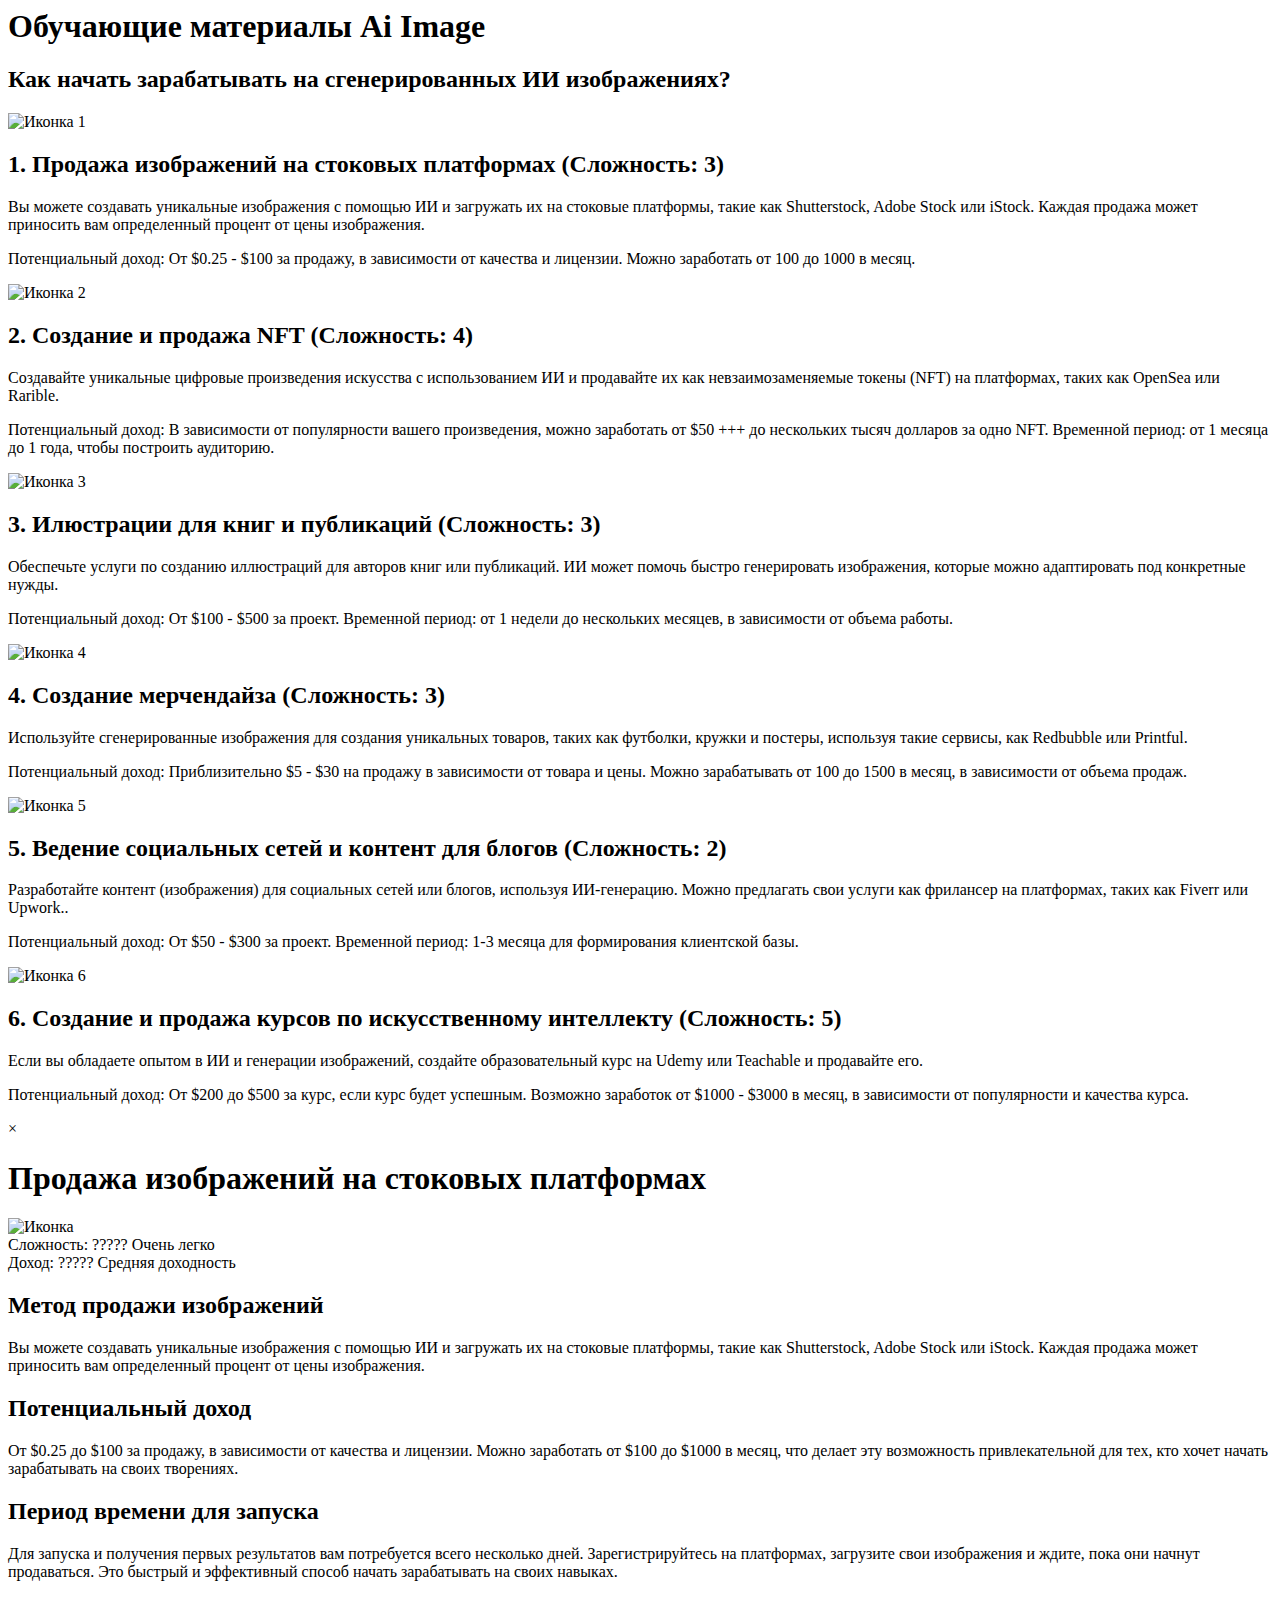
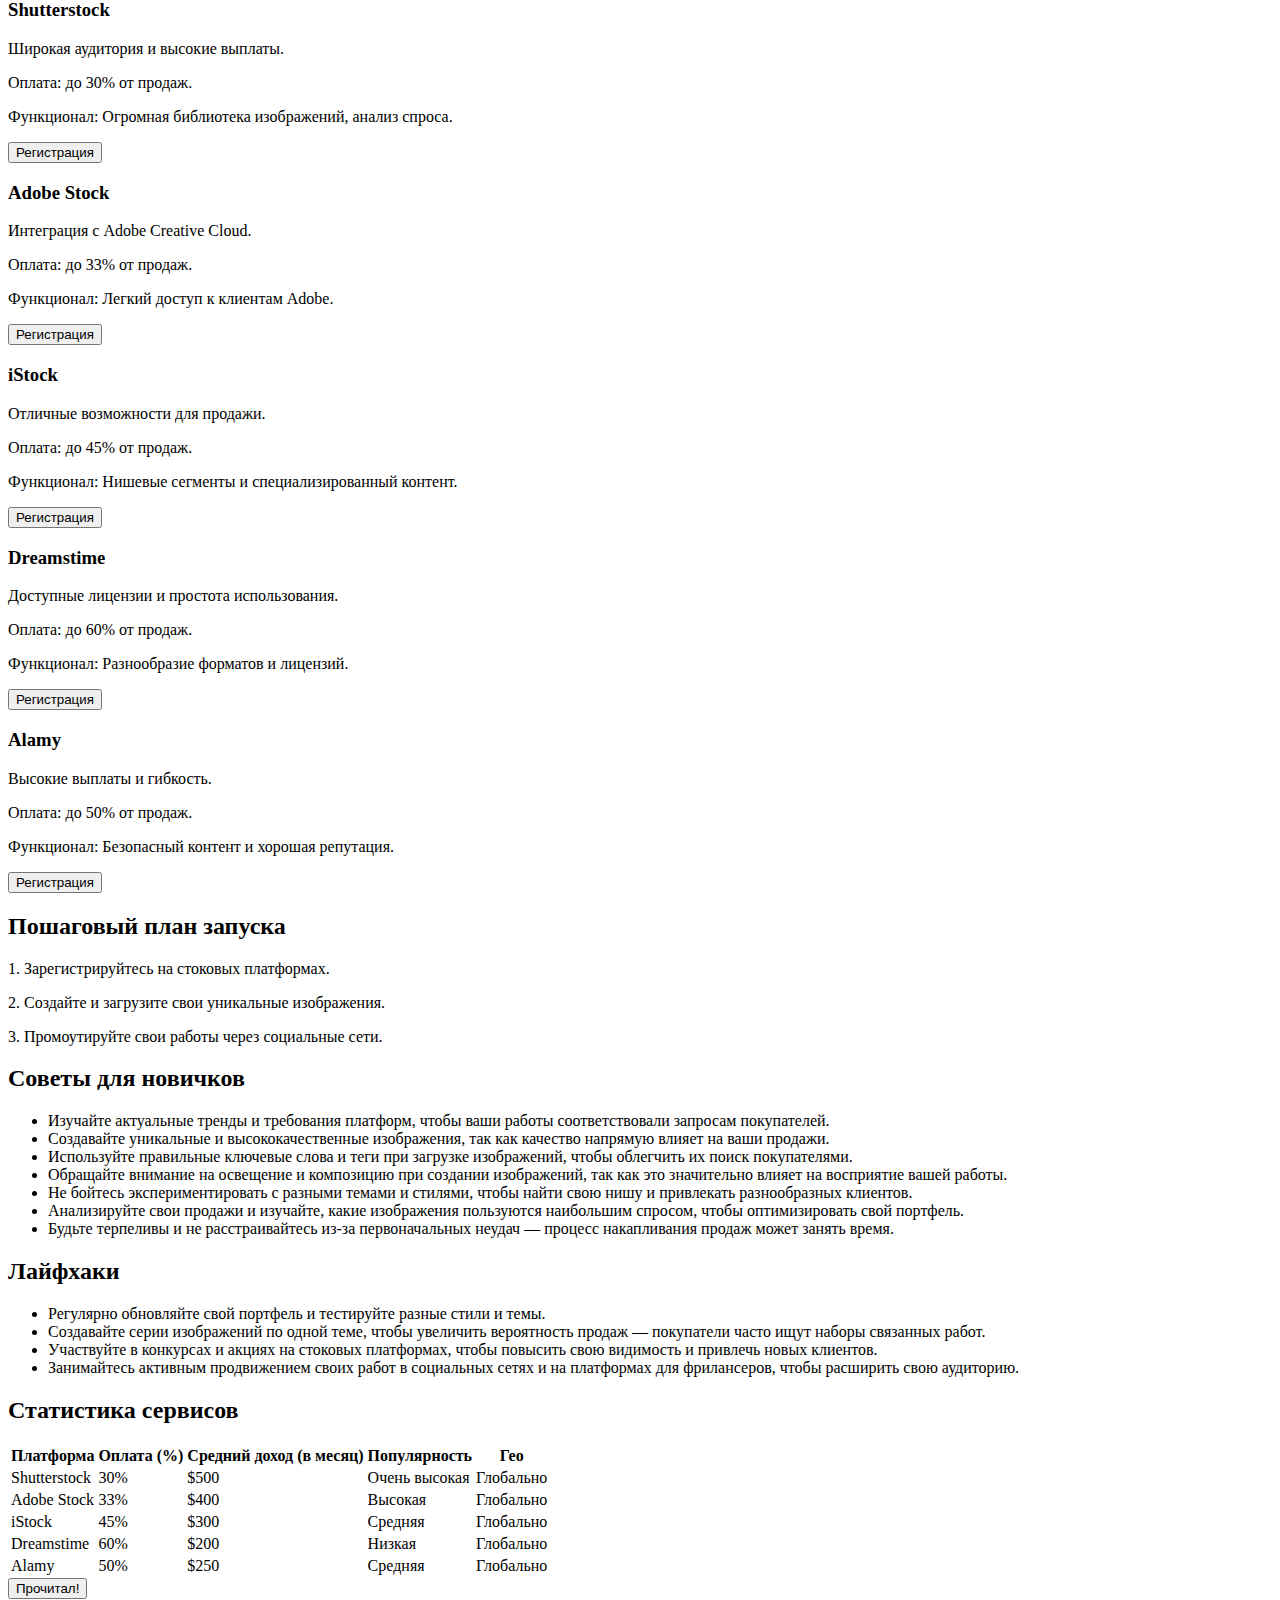
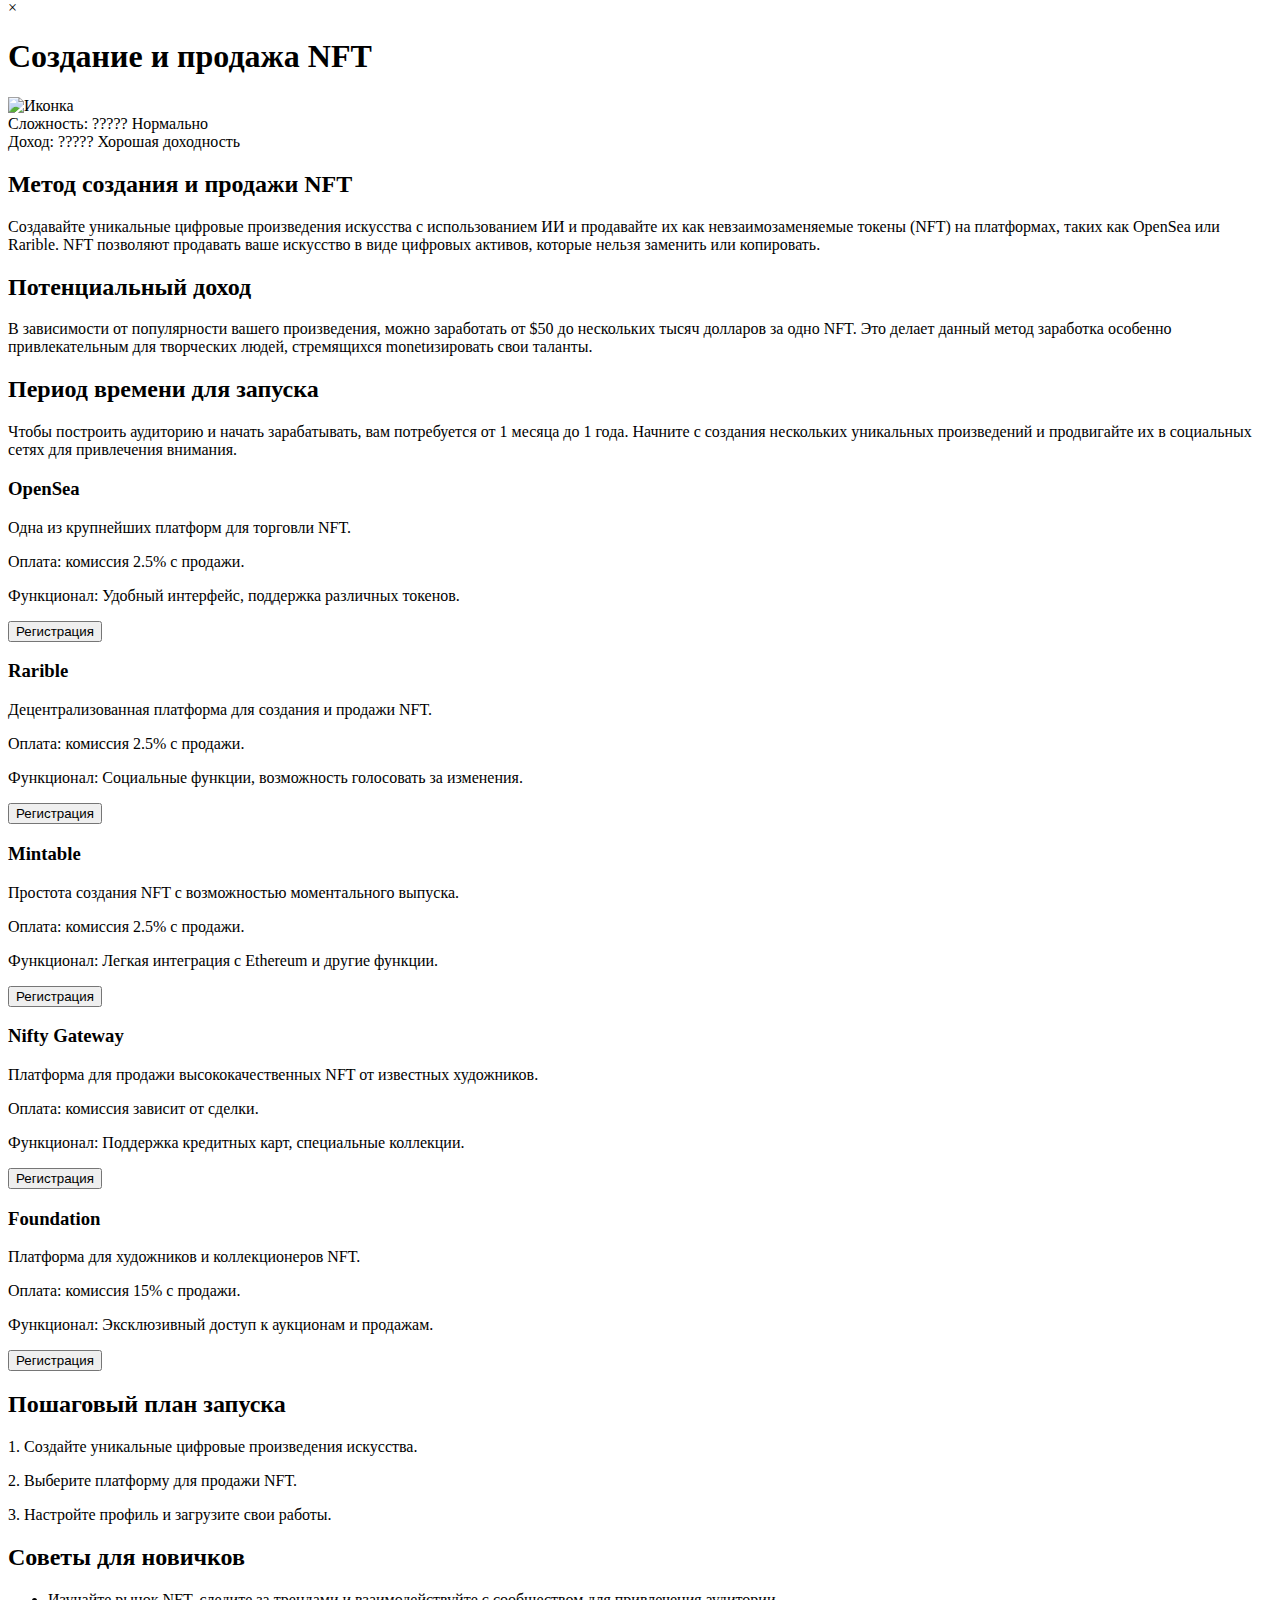
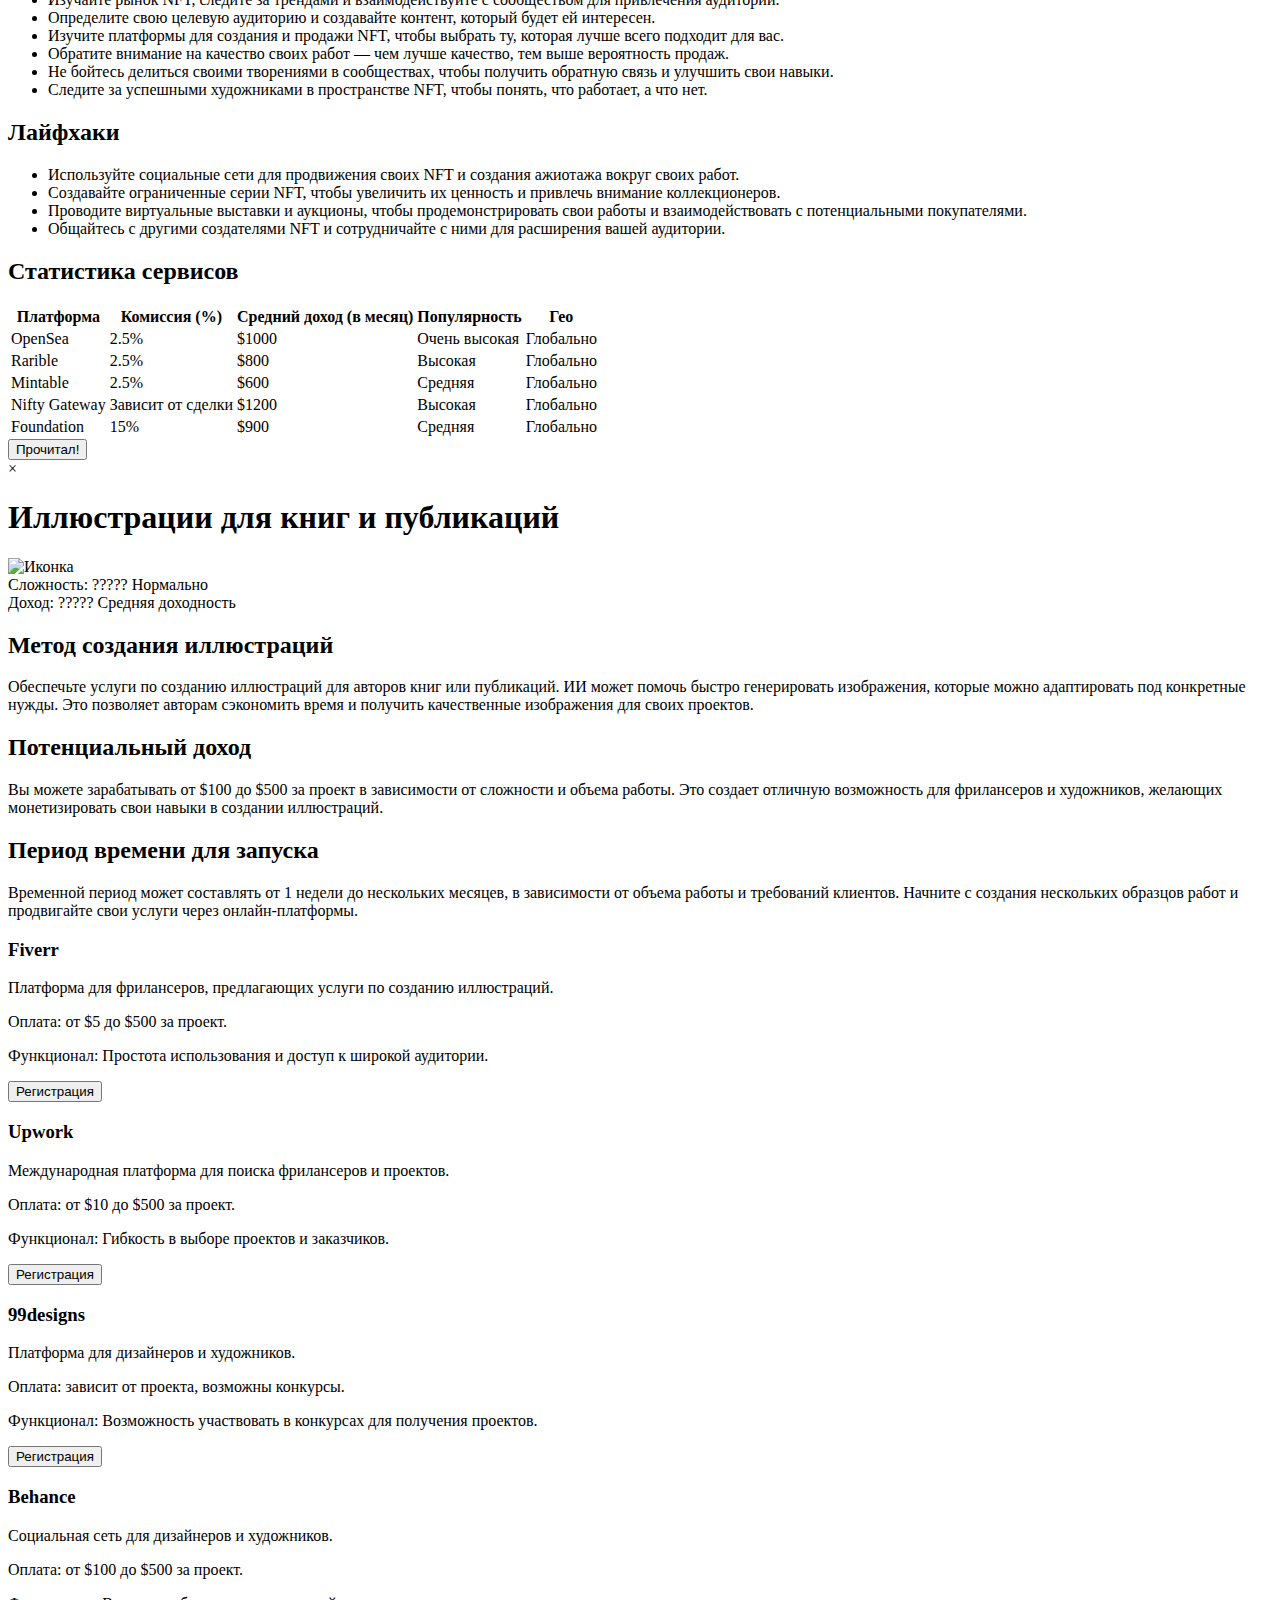
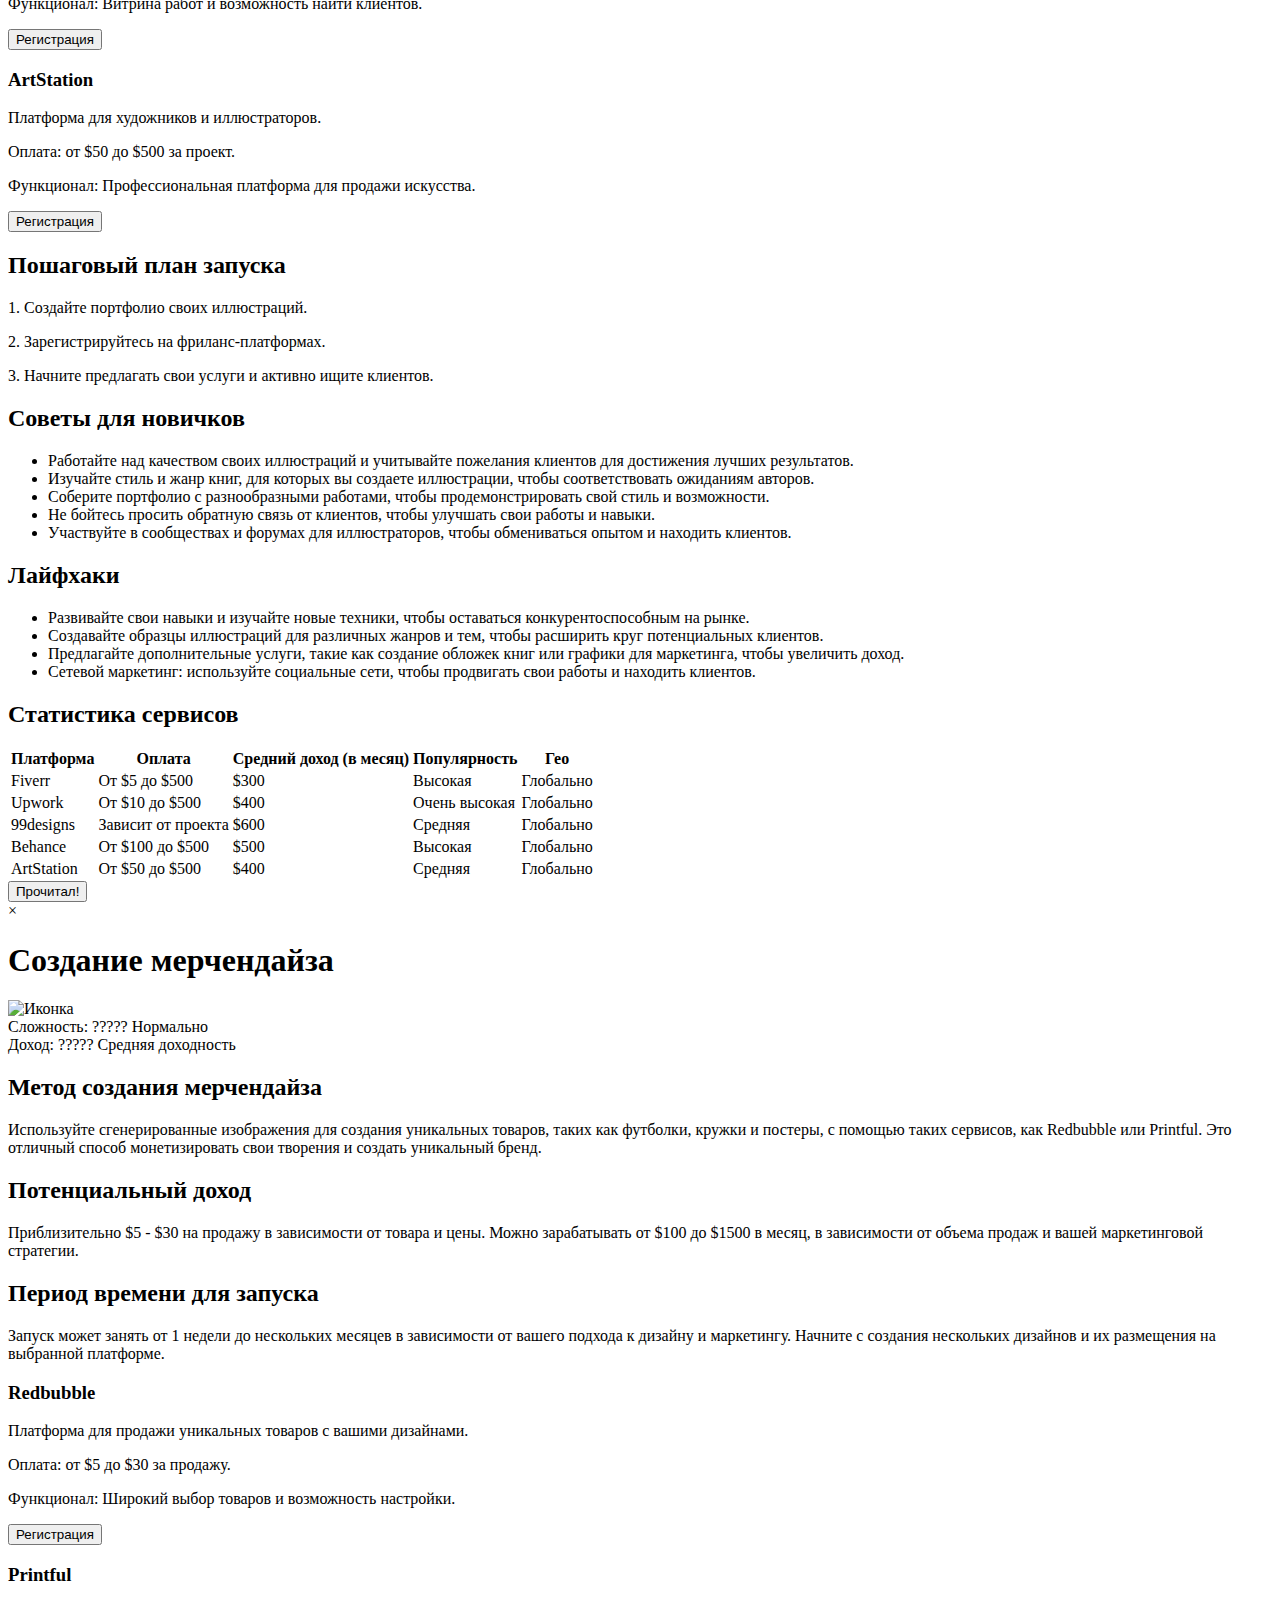
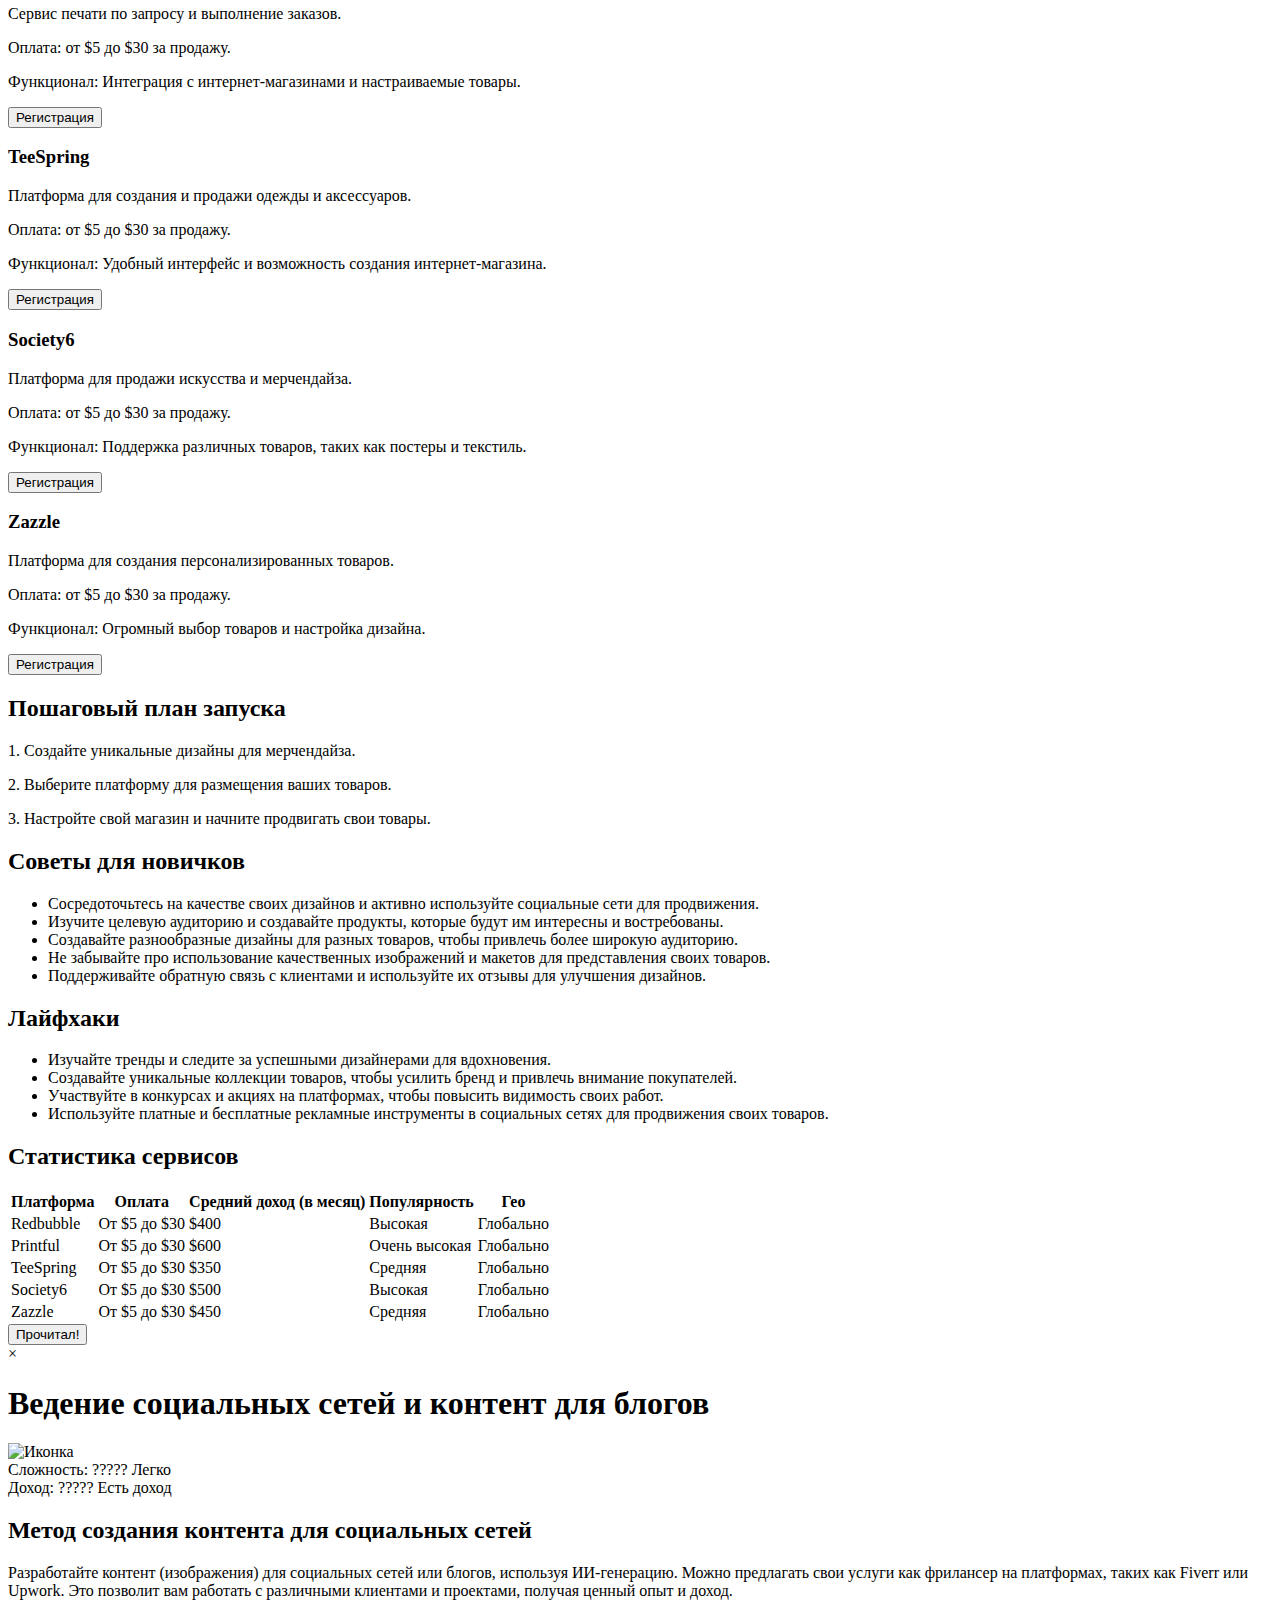
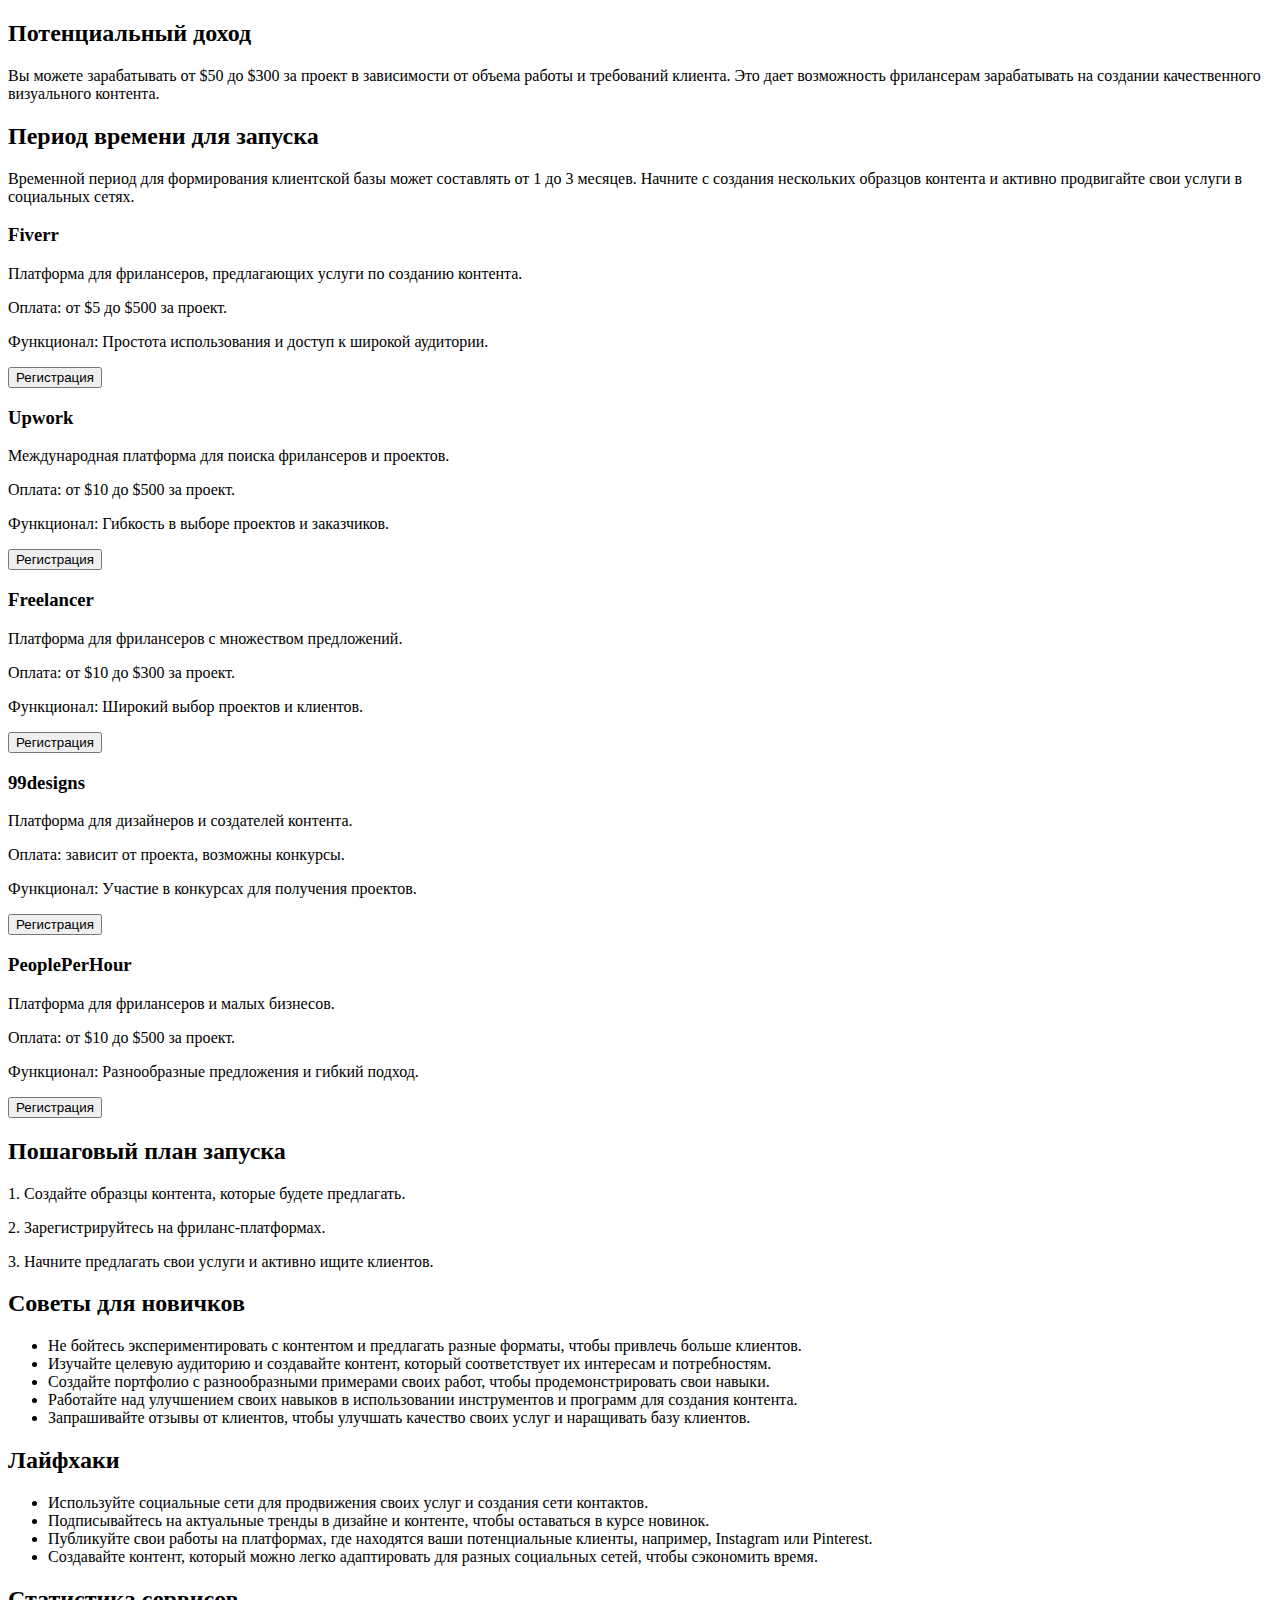
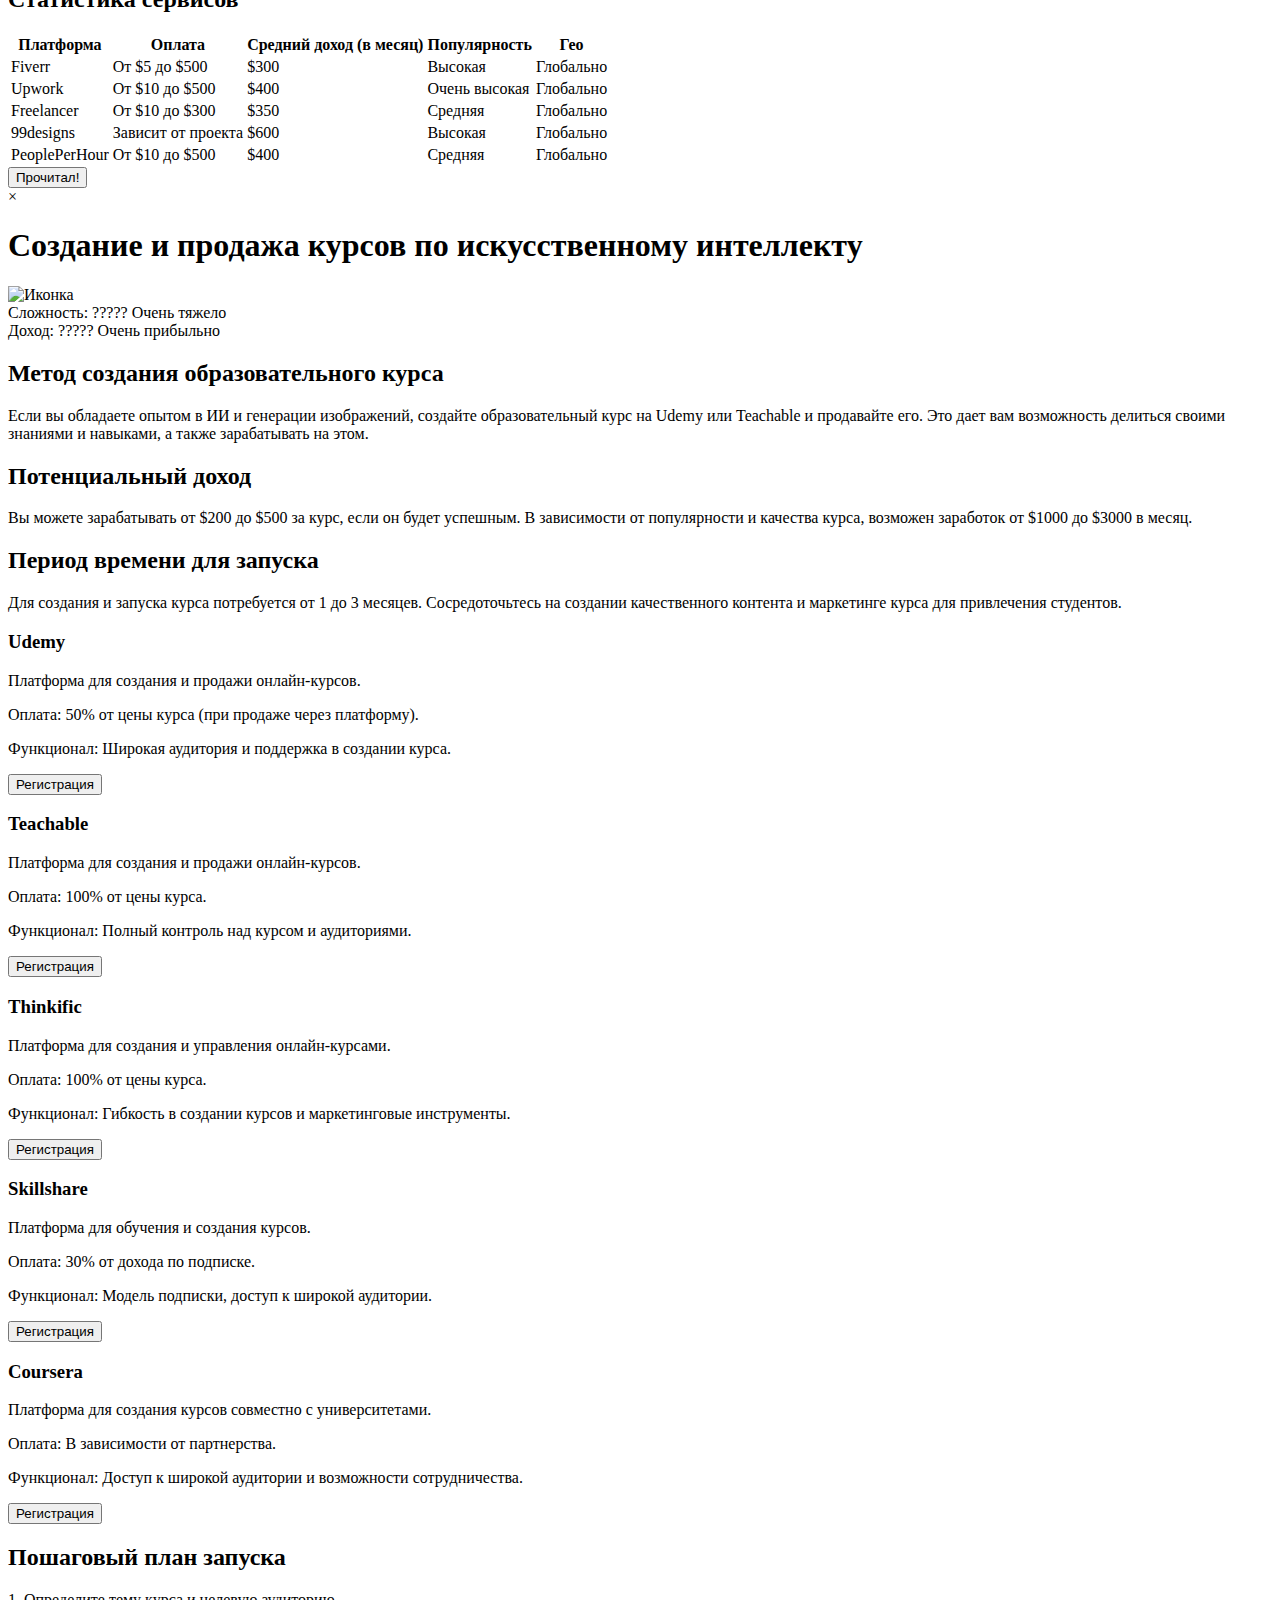
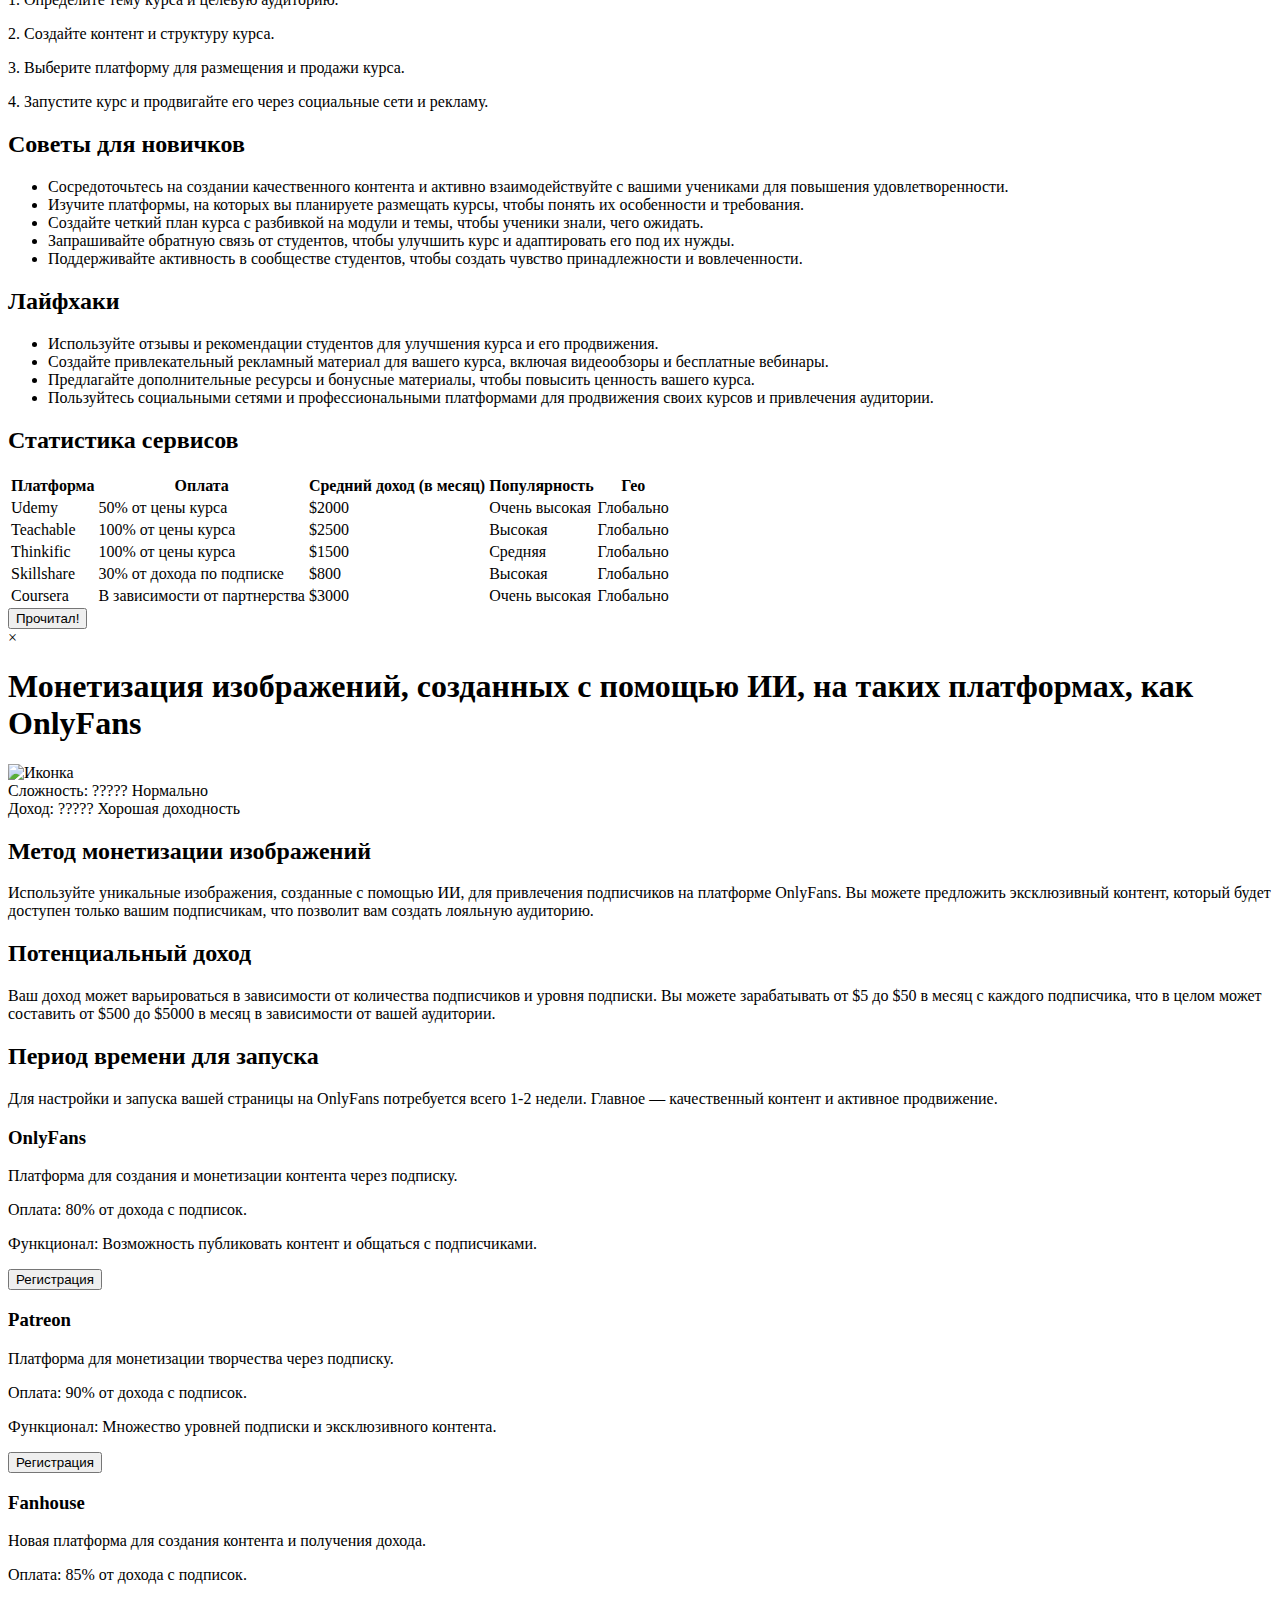
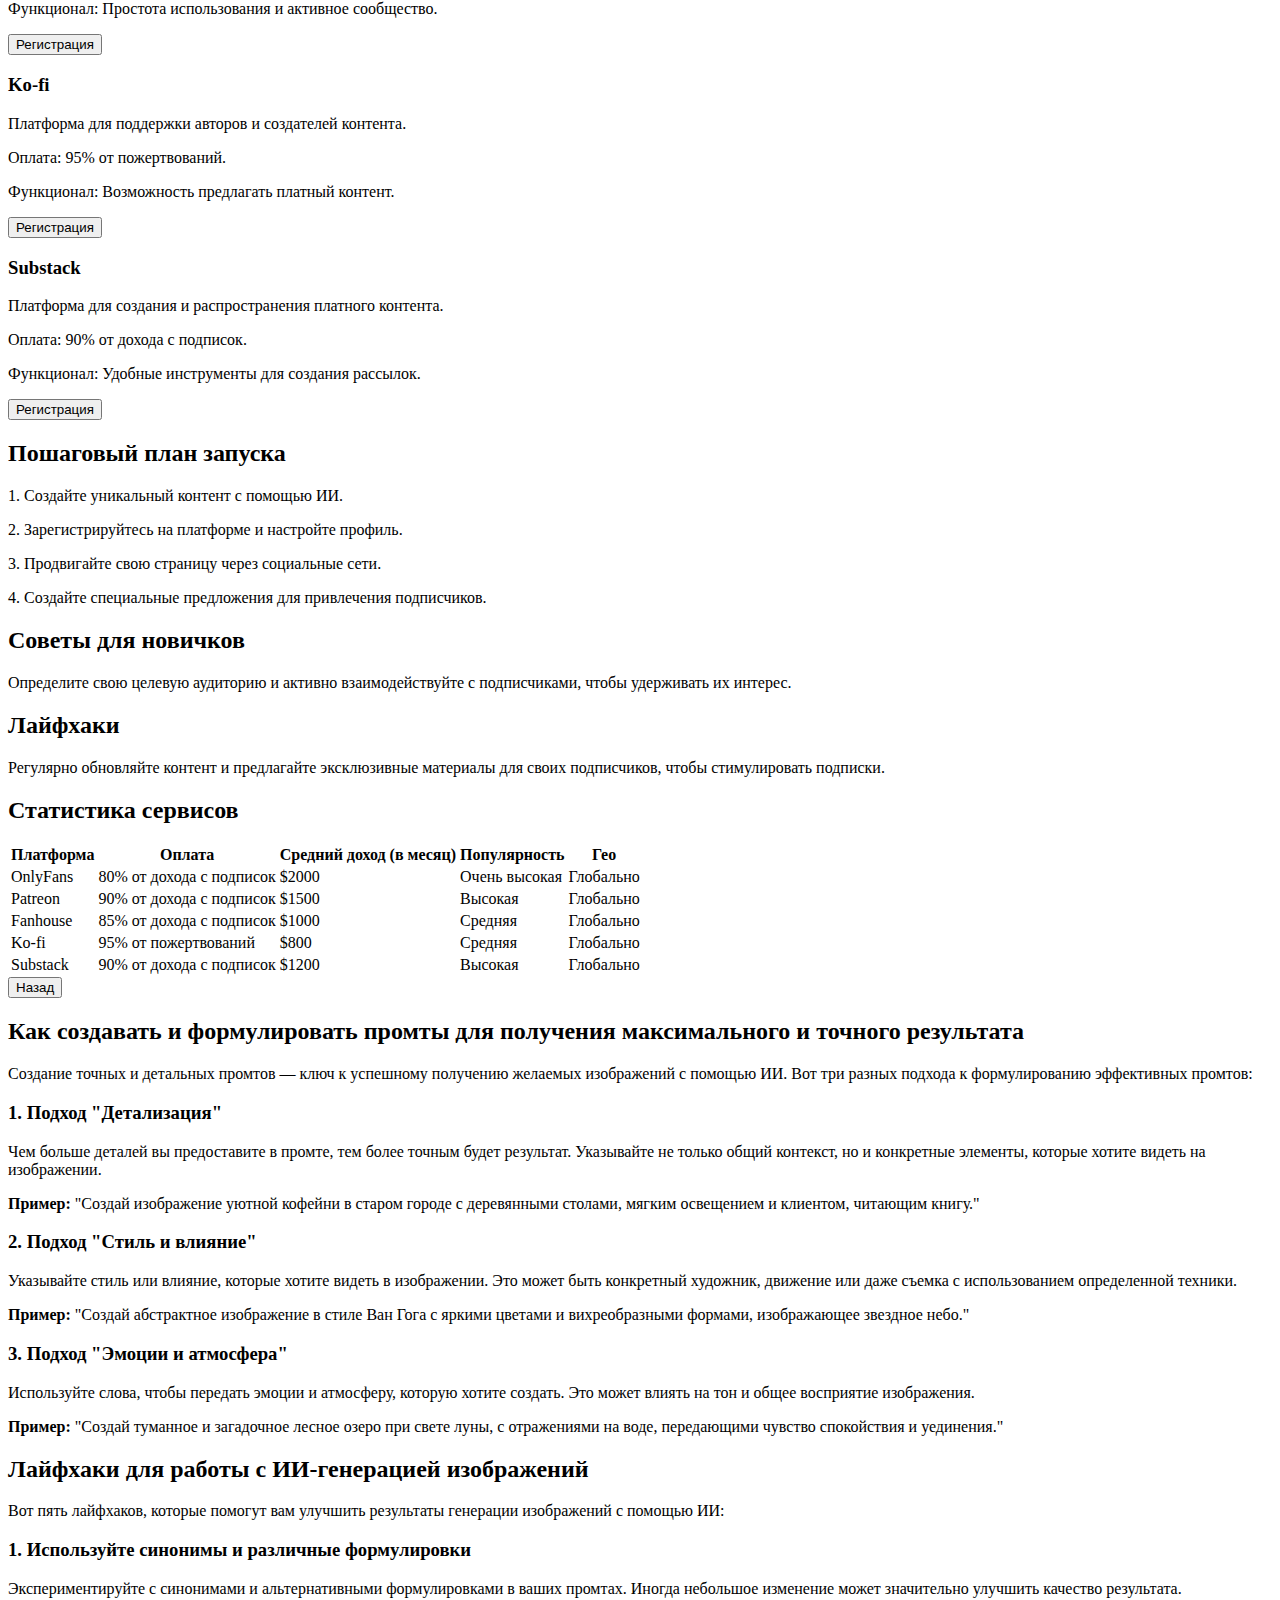
==== mat.html @ f05f6397 "Create mat.html" ====
<html lang="ru">  
<head>  
    <meta charset="UTF-8">  
    <meta name="viewport" content="width=device-width, initial-scale=1.0">  
    <title>Как зарабатывать на сгенерированных ИИ изображениях</title>  
    <link rel="stylesheet" href="stylesmat.css">  
</head>  
<body>  
    <div class="background"></div>  
    <div class="content">  
        <h1>Обучающие материалы Ai Image</h1>   <h2>Как начать зарабатывать на сгенерированных ИИ изображениях?
</h2> 
        <div class="cards-container">  
            <div class="card" onclick="openModal('modal1')">  
                <img src="https://cdn-icons-png.freepik.com/256/1163/1163288.png?semt=ais_hybrid" alt="Иконка 1">  
                <h2>1. Продажа изображений на стоковых платформах (Сложность: 3)</h2>  
                <p>Вы можете создавать уникальные изображения с помощью ИИ и загружать их на стоковые платформы, такие как Shutterstock, Adobe Stock или iStock. Каждая продажа может приносить вам определенный процент от цены изображения. </p>
             <p>Потенциальный доход: От $0.25 - $100 за продажу, в зависимости от качества и лицензии. Можно заработать от 100 до 1000 в месяц.</p>
            </div>  
            <div class="card" onclick="openModal('modal2')">  
                <img src="https://cdn-icons-png.freepik.com/256/8631/8631127.png?semt=ais_hybrid" alt="Иконка 2">  
                <h2>2. Создание и продажа NFT (Сложность: 4)</h2>  
                <p>Создавайте уникальные цифровые произведения искусства с использованием ИИ и продавайте их как невзаимозаменяемые токены (NFT) на платформах, таких как OpenSea или Rarible.</p>  
              <p>Потенциальный доход: В зависимости от популярности вашего произведения, можно заработать от $50 +++ до нескольких тысяч долларов за одно NFT. Временной период: от 1 месяца до 1 года, чтобы построить аудиторию.</p>
            </div>  
            <div class="card" onclick="openModal('modal3')">  
                <img src="https://cdn-icons-png.freepik.com/256/1429/1429789.png?semt=ais_hybrid" alt="Иконка 3">  
                <h2>3. Илюстрации для книг и публикаций (Сложность: 3)</h2>  
                <p>Обеспечьте услуги по созданию иллюстраций для авторов книг или публикаций. ИИ может помочь быстро генерировать изображения, которые можно адаптировать под конкретные нужды.</p>  
              <p>Потенциальный доход: От $100 - $500 за проект. Временной период: от 1 недели до нескольких месяцев, в зависимости от объема работы.</p> 
            </div>  
            <div class="card" onclick="openModal('modal4')">  
                <img src="https://cdn-icons-png.freepik.com/256/8229/8229230.png?semt=ais_hybrid" alt="Иконка 4">  
                <h2>4. Создание мерчендайза (Сложность: 3)
</h2>  
                <p>Используйте сгенерированные изображения для создания уникальных товаров, таких как футболки, кружки и постеры, используя такие сервисы, как Redbubble или Printful.</p>  
                <p>Потенциальный доход: Приблизительно $5 - $30 на продажу в зависимости от товара и цены. Можно зарабатывать от 100 до 1500 в месяц, в зависимости от объема продаж.</p>
            </div>  
            <div class="card" onclick="openModal('modal5')">  
                <img src="https://cdn-icons-png.freepik.com/256/7253/7253178.png?semt=ais_hybrid" alt="Иконка 5">  
                <h2>5. Ведение социальных сетей и контент для блогов (Сложность: 2)</h2>  
                <p>Разработайте контент (изображения) для социальных сетей или блогов, используя ИИ-генерацию. Можно предлагать свои услуги как фрилансер на платформах, таких как Fiverr или Upwork..</p>  
              <p>Потенциальный доход: От $50 - $300 за проект. Временной период: 1-3 месяца для формирования клиентской базы.</p>
            </div>  
            <div class="card" onclick="openModal('modal6')">  
                <img src="https://cdn-icons-png.freepik.com/256/8438/8438858.png?semt=ais_hybrid" alt="Иконка 6">  
                <h2>6. Создание и продажа курсов по искусственному интеллекту (Сложность: 5)</h2> 
                <p>Если вы обладаете опытом в ИИ и генерации изображений, создайте образовательный курс на Udemy или Teachable и продавайте его.</p>  
             <p>Потенциальный доход: От $200 до $500 за курс, если курс будет успешным. Возможно заработок от $1000 - $3000 в месяц, в зависимости от популярности и качества курса.</p>
            </div>  
        </div>  

        <div class="progress-container">  
            <div class="progress-bar" id="progress-bar"></div>  
        </div>  

<!-- Модальное окно 1 -->
<div id="modal1" class="modal">
    <div class="modal-content">
        <span class="close" onclick="closeModal('modal1')">&times;</span>
        <h1 class="modal-title">Продажа изображений на стоковых платформах</h1>
        <img src="https://cdn-icons-png.freepik.com/256/1163/1163288.png?semt=ais_hybrid" alt="Иконка" class="modal-icon">

        <div class="difficulty">
            <span class="difficulty-label">Сложность: </span>
            <span class="difficulty-stars">?????</span> Очень легко
        </div>

        <div class="income">
            <span class="income-label">Доход: </span>
            <span class="income-stars">?????</span> Средняя доходность
        </div>

        <h2 class="section-title">Метод продажи изображений</h2>
        <p class="section-description">Вы можете создавать уникальные изображения с помощью ИИ и загружать их на стоковые платформы, такие как Shutterstock, Adobe Stock или iStock. Каждая продажа может приносить вам определенный процент от цены изображения.</p>

        <h2 class="section-title">Потенциальный доход</h2>
        <p class="section-description">От $0.25 до $100 за продажу, в зависимости от качества и лицензии. Можно заработать от $100 до $1000 в месяц, что делает эту возможность привлекательной для тех, кто хочет начать зарабатывать на своих творениях.</p>

        <h2 class="section-title">Период времени для запуска</h2>
        <p class="section-description">Для запуска и получения первых результатов вам потребуется всего несколько дней. Зарегистрируйтесь на платформах, загрузите свои изображения и ждите, пока они начнут продаваться. Это быстрый и эффективный способ начать зарабатывать на своих навыках.</p>

        <div class="services-container">
            <div class="service">
                <h3>Shutterstock</h3>
                <p>Широкая аудитория и высокие выплаты.</p>
                <p>Оплата: до 30% от продаж.</p>
                <p>Функционал: Огромная библиотека изображений, анализ спроса.</p>
                <button onclick="window.open('https://www.shutterstock.com')">Регистрация</button>
            </div>
            <div class="service">
                <h3>Adobe Stock</h3>
                <p>Интеграция с Adobe Creative Cloud.</p>
                <p>Оплата: до 33% от продаж.</p>
                <p>Функционал: Легкий доступ к клиентам Adobe.</p>
                <button onclick="window.open('https://stock.adobe.com')">Регистрация</button>
            </div>
            <div class="service">
                <h3>iStock</h3>
                <p>Отличные возможности для продажи.</p>
                <p>Оплата: до 45% от продаж.</p>
                <p>Функционал: Нишевые сегменты и специализированный контент.</p>
                <button onclick="window.open('https://www.istockphoto.com')">Регистрация</button>
            </div>
            <div class="service">
                <h3>Dreamstime</h3>
                <p>Доступные лицензии и простота использования.</p>
                <p>Оплата: до 60% от продаж.</p>
                <p>Функционал: Разнообразие форматов и лицензий.</p>
                <button onclick="window.open('https://www.dreamstime.com')">Регистрация</button>
            </div>
            <div class="service">
                <h3>Alamy</h3>
                <p>Высокие выплаты и гибкость.</p>
                <p>Оплата: до 50% от продаж.</p>
                <p>Функционал: Безопасный контент и хорошая репутация.</p>
                <button onclick="window.open('https://www.alamy.com')">Регистрация</button>
            </div>
        </div>

        <h2 class="section-title">Пошаговый план запуска</h2>
        <p class="section-description bold">1. Зарегистрируйтесь на стоковых платформах.</p>
        <p class="section-description">2. Создайте и загрузите свои уникальные изображения.</p>
        <p class="section-description">3. Промоутируйте свои работы через социальные сети.</p>
        
        <h2 class="section-title">Советы для новичков</h2>
<ul class="section-description">
    <li>Изучайте актуальные тренды и требования платформ, чтобы ваши работы соответствовали запросам покупателей.</li>
    <li>Создавайте уникальные и высококачественные изображения, так как качество напрямую влияет на ваши продажи.</li>
    <li>Используйте правильные ключевые слова и теги при загрузке изображений, чтобы облегчить их поиск покупателями.</li>
    <li>Обращайте внимание на освещение и композицию при создании изображений, так как это значительно влияет на восприятие вашей работы.</li>
    <li>Не бойтесь экспериментировать с разными темами и стилями, чтобы найти свою нишу и привлекать разнообразных клиентов.</li>
    <li>Анализируйте свои продажи и изучайте, какие изображения пользуются наибольшим спросом, чтобы оптимизировать свой портфель.</li>
    <li>Будьте терпеливы и не расстраивайтесь из-за первоначальных неудач — процесс накапливания продаж может занять время.</li>
</ul>

      
<h2 class="section-title">Лайфхаки</h2>
<ul class="section-description">
    <li>Регулярно обновляйте свой портфель и тестируйте разные стили и темы.</li>
    <li>Создавайте серии изображений по одной теме, чтобы увеличить вероятность продаж — покупатели часто ищут наборы связанных работ.</li>
    <li>Участвуйте в конкурсах и акциях на стоковых платформах, чтобы повысить свою видимость и привлечь новых клиентов.</li>
    <li>Занимайтесь активным продвижением своих работ в социальных сетях и на платформах для фрилансеров, чтобы расширить свою аудиторию.</li>
</ul>


        <h2 class="section-title">Статистика сервисов</h2>
        <table class="statistics-table">
            <tr>
                <th>Платформа</th>
                <th>Оплата (%)</th>
                <th>Средний доход (в месяц)</th>
                <th>Популярность</th>
                <th>Гео</th>
            </tr>
            <tr>
                <td>Shutterstock</td>
                <td>30%</td>
                <td>$500</td>
                <td>Очень высокая</td>
                <td>Глобально</td>
            </tr>
            <tr>
                <td>Adobe Stock</td>
                <td>33%</td>
                <td>$400</td>
                <td>Высокая</td>
                <td>Глобально</td>
            </tr>
            <tr>
                <td>iStock</td>
                <td>45%</td>
                <td>$300</td>
                <td>Средняя</td>
                <td>Глобально</td>
            </tr>
            <tr>
                <td>Dreamstime</td>
                <td>60%</td>
                <td>$200</td>
                <td>Низкая</td>
                <td>Глобально</td>
            </tr>
            <tr>
                <td>Alamy</td>
                <td>50%</td>
                <td>$250</td>
                <td>Средняя</td>
                <td>Глобально</td>
            </tr>
        </table>
      
        <button onclick="closeModal('modal1')">Прочитал!</button>
    </div>
</div>
      
<!-- Модальное окно 2 -->
<div id="modal2" class="modal">
    <div class="modal-content">
        <span class="close" onclick="closeModal('modal2')">&times;</span>
        <h1 class="modal-title">Создание и продажа NFT</h1>
        <img src="https://cdn-icons-png.freepik.com/256/8631/8631127.png?semt=ais_hybrid" alt="Иконка" class="modal-icon">

        <div class="difficulty">
            <span class="difficulty-label">Сложность: </span>
            <span class="difficulty-stars">?????</span> Нормально
        </div>

        <div class="income">
            <span class="income-label">Доход: </span>
            <span class="income-stars">?????</span> Хорошая доходность
        </div>

        <h2 class="section-title">Метод создания и продажи NFT</h2>
        <p class="section-description">Создавайте уникальные цифровые произведения искусства с использованием ИИ и продавайте их как невзаимозаменяемые токены (NFT) на платформах, таких как OpenSea или Rarible. NFT позволяют продавать ваше искусство в виде цифровых активов, которые нельзя заменить или копировать.</p>

        <h2 class="section-title">Потенциальный доход</h2>
        <p class="section-description">В зависимости от популярности вашего произведения, можно заработать от $50 до нескольких тысяч долларов за одно NFT. Это делает данный метод заработка особенно привлекательным для творческих людей, стремящихся monetизировать свои таланты.</p>

        <h2 class="section-title">Период времени для запуска</h2>
        <p class="section-description">Чтобы построить аудиторию и начать зарабатывать, вам потребуется от 1 месяца до 1 года. Начните с создания нескольких уникальных произведений и продвигайте их в социальных сетях для привлечения внимания.</p>

        <div class="services-container">
            <div class="service">
                <h3>OpenSea</h3>
                <p>Одна из крупнейших платформ для торговли NFT.</p>
                <p>Оплата: комиссия 2.5% с продажи.</p>
                <p>Функционал: Удобный интерфейс, поддержка различных токенов.</p>
                <button onclick="window.open('https://opensea.io')">Регистрация</button>
            </div>
            <div class="service">
                <h3>Rarible</h3>
                <p>Децентрализованная платформа для создания и продажи NFT.</p>
                <p>Оплата: комиссия 2.5% с продажи.</p>
                <p>Функционал: Социальные функции, возможность голосовать за изменения.</p>
                <button onclick="window.open('https://rarible.com')">Регистрация</button>
            </div>
            <div class="service">
                <h3>Mintable</h3>
                <p>Простота создания NFT с возможностью моментального выпуска.</p>
                <p>Оплата: комиссия 2.5% с продажи.</p>
                <p>Функционал: Легкая интеграция с Ethereum и другие функции.</p>
                <button onclick="window.open('https://mintable.app')">Регистрация</button>
            </div>
            <div class="service">
                <h3>Nifty Gateway</h3>
                <p>Платформа для продажи высококачественных NFT от известных художников.</p>
                <p>Оплата: комиссия зависит от сделки.</p>
                <p>Функционал: Поддержка кредитных карт, специальные коллекции.</p>
                <button onclick="window.open('https://niftygateway.com')">Регистрация</button>
            </div>
            <div class="service">
                <h3>Foundation</h3>
                <p>Платформа для художников и коллекционеров NFT.</p>
                <p>Оплата: комиссия 15% с продажи.</p>
                <p>Функционал: Эксклюзивный доступ к аукционам и продажам.</p>
                <button onclick="window.open('https://foundation.app')">Регистрация</button>
            </div>
        </div>

        <h2 class="section-title">Пошаговый план запуска</h2>
        <p class="section-description bold">1. Создайте уникальные цифровые произведения искусства.</p>
        <p class="section-description">2. Выберите платформу для продажи NFT.</p>
        <p class="section-description">3. Настройте профиль и загрузите свои работы.</p>
        
        <h2 class="section-title">Советы для новичков</h2>
<ul class="section-description">
    <li>Изучайте рынок NFT, следите за трендами и взаимодействуйте с сообществом для привлечения аудитории.</li>
    <li>Определите свою целевую аудиторию и создавайте контент, который будет ей интересен.</li>
    <li>Изучите платформы для создания и продажи NFT, чтобы выбрать ту, которая лучше всего подходит для вас.</li>
    <li>Обратите внимание на качество своих работ — чем лучше качество, тем выше вероятность продаж.</li>
    <li>Не бойтесь делиться своими творениями в сообществах, чтобы получить обратную связь и улучшить свои навыки.</li>
    <li>Следите за успешными художниками в пространстве NFT, чтобы понять, что работает, а что нет.</li>
</ul>

<h2 class="section-title">Лайфхаки</h2>
<ul class="section-description">
    <li>Используйте социальные сети для продвижения своих NFT и создания ажиотажа вокруг своих работ.</li>
    <li>Создавайте ограниченные серии NFT, чтобы увеличить их ценность и привлечь внимание коллекционеров.</li>
    <li>Проводите виртуальные выставки и аукционы, чтобы продемонстрировать свои работы и взаимодействовать с потенциальными покупателями.</li>
    <li>Общайтесь с другими создателями NFT и сотрудничайте с ними для расширения вашей аудитории.</li>
</ul>


        <h2 class="section-title">Статистика сервисов</h2>
        <table class="statistics-table">
            <tr>
                <th>Платформа</th>
                <th>Комиссия (%)</th>
                <th>Средний доход (в месяц)</th>
                <th>Популярность</th>
                <th>Гео</th>
            </tr>
            <tr>
                <td>OpenSea</td>
                <td>2.5%</td>
                <td>$1000</td>
                <td>Очень высокая</td>
                <td>Глобально</td>
            </tr>
            <tr>
                <td>Rarible</td>
                <td>2.5%</td>
                <td>$800</td>
                <td>Высокая</td>
                <td>Глобально</td>
            </tr>
            <tr>
                <td>Mintable</td>
                <td>2.5%</td>
                <td>$600</td>
                <td>Средняя</td>
                <td>Глобально</td>
            </tr>
            <tr>
                <td>Nifty Gateway</td>
                <td>Зависит от сделки</td>
                <td>$1200</td>
                <td>Высокая</td>
                <td>Глобально</td>
            </tr>
            <tr>
                <td>Foundation</td>
                <td>15%</td>
                <td>$900</td>
                <td>Средняя</td>
                <td>Глобально</td>
            </tr>
        </table>

        <button onclick="closeModal('modal2')">Прочитал!</button>
    </div>
</div>

        <!-- Модальное окно 3 -->
<div id="modal3" class="modal">
    <div class="modal-content">
        <span class="close" onclick="closeModal('modal3')">&times;</span>
        <h1 class="modal-title">Иллюстрации для книг и публикаций</h1>
        <img src="https://cdn-icons-png.freepik.com/256/1429/1429789.png?semt=ais_hybrid" alt="Иконка" class="modal-icon">

        <div class="difficulty">
            <span class="difficulty-label">Сложность: </span>
            <span class="difficulty-stars">?????</span> Нормально
        </div>

        <div class="income">
            <span class="income-label">Доход: </span>
            <span class="income-stars">?????</span> Средняя доходность
        </div>

        <h2 class="section-title">Метод создания иллюстраций</h2>
        <p class="section-description">Обеспечьте услуги по созданию иллюстраций для авторов книг или публикаций. ИИ может помочь быстро генерировать изображения, которые можно адаптировать под конкретные нужды. Это позволяет авторам сэкономить время и получить качественные изображения для своих проектов.</p>

        <h2 class="section-title">Потенциальный доход</h2>
        <p class="section-description">Вы можете зарабатывать от $100 до $500 за проект в зависимости от сложности и объема работы. Это создает отличную возможность для фрилансеров и художников, желающих монетизировать свои навыки в создании иллюстраций.</p>

        <h2 class="section-title">Период времени для запуска</h2>
        <p class="section-description">Временной период может составлять от 1 недели до нескольких месяцев, в зависимости от объема работы и требований клиентов. Начните с создания нескольких образцов работ и продвигайте свои услуги через онлайн-платформы.</p>

        <div class="services-container">
            <div class="service">
                <h3>Fiverr</h3>
                <p>Платформа для фрилансеров, предлагающих услуги по созданию иллюстраций.</p>
                <p>Оплата: от $5 до $500 за проект.</p>
                <p>Функционал: Простота использования и доступ к широкой аудитории.</p>
                <button onclick="window.open('https://www.fiverr.com')">Регистрация</button>
            </div>
            <div class="service">
                <h3>Upwork</h3>
                <p>Международная платформа для поиска фрилансеров и проектов.</p>
                <p>Оплата: от $10 до $500 за проект.</p>
                <p>Функционал: Гибкость в выборе проектов и заказчиков.</p>
                <button onclick="window.open('https://www.upwork.com')">Регистрация</button>
            </div>
            <div class="service">
                <h3>99designs</h3>
                <p>Платформа для дизайнеров и художников.</p>
                <p>Оплата: зависит от проекта, возможны конкурсы.</p>
                <p>Функционал: Возможность участвовать в конкурсах для получения проектов.</p>
                <button onclick="window.open('https://99designs.com')">Регистрация</button>
            </div>
            <div class="service">
                <h3>Behance</h3>
                <p>Социальная сеть для дизайнеров и художников.</p>
                <p>Оплата: от $100 до $500 за проект.</p>
                <p>Функционал: Витрина работ и возможность найти клиентов.</p>
                <button onclick="window.open('https://www.behance.net')">Регистрация</button>
            </div>
            <div class="service">
                <h3>ArtStation</h3>
                <p>Платформа для художников и иллюстраторов.</p>
                <p>Оплата: от $50 до $500 за проект.</p>
                <p>Функционал: Профессиональная платформа для продажи искусства.</p>
                <button onclick="window.open('https://www.artstation.com')">Регистрация</button>
            </div>
        </div>

        <h2 class="section-title">Пошаговый план запуска</h2>
        <p class="section-description bold">1. Создайте портфолио своих иллюстраций.</p>
        <p class="section-description">2. Зарегистрируйтесь на фриланс-платформах.</p>
        <p class="section-description">3. Начните предлагать свои услуги и активно ищите клиентов.</p>
        
        <h2 class="section-title">Советы для новичков</h2>
<ul class="section-description">
    <li>Работайте над качеством своих иллюстраций и учитывайте пожелания клиентов для достижения лучших результатов.</li>
    <li>Изучайте стиль и жанр книг, для которых вы создаете иллюстрации, чтобы соответствовать ожиданиям авторов.</li>
    <li>Соберите портфолио с разнообразными работами, чтобы продемонстрировать свой стиль и возможности.</li>
    <li>Не бойтесь просить обратную связь от клиентов, чтобы улучшать свои работы и навыки.</li>
    <li>Участвуйте в сообществах и форумах для иллюстраторов, чтобы обмениваться опытом и находить клиентов.</li>
</ul>

<h2 class="section-title">Лайфхаки</h2>
<ul class="section-description">
    <li>Развивайте свои навыки и изучайте новые техники, чтобы оставаться конкурентоспособным на рынке.</li>
    <li>Создавайте образцы иллюстраций для различных жанров и тем, чтобы расширить круг потенциальных клиентов.</li>
    <li>Предлагайте дополнительные услуги, такие как создание обложек книг или графики для маркетинга, чтобы увеличить доход.</li>
    <li>Сетевой маркетинг: используйте социальные сети, чтобы продвигать свои работы и находить клиентов.</li>
</ul>

        <h2 class="section-title">Статистика сервисов</h2>
        <table class="statistics-table">
            <tr>
                <th>Платформа</th>
                <th>Оплата</th>
                <th>Средний доход (в месяц)</th>
                <th>Популярность</th>
                <th>Гео</th>
            </tr>
            <tr>
                <td>Fiverr</td>
                <td>От $5 до $500</td>
                <td>$300</td>
                <td>Высокая</td>
                <td>Глобально</td>
            </tr>
            <tr>
                <td>Upwork</td>
                <td>От $10 до $500</td>
                <td>$400</td>
                <td>Очень высокая</td>
                <td>Глобально</td>
            </tr>
            <tr>
                <td>99designs</td>
                <td>Зависит от проекта</td>
                <td>$600</td>
                <td>Средняя</td>
                <td>Глобально</td>
            </tr>
            <tr>
                <td>Behance</td>
                <td>От $100 до $500</td>
                <td>$500</td>
                <td>Высокая</td>
                <td>Глобально</td>
            </tr>
            <tr>
                <td>ArtStation</td>
                <td>От $50 до $500</td>
                <td>$400</td>
                <td>Средняя</td>
                <td>Глобально</td>
            </tr>
        </table>

        <button onclick="closeModal('modal3')">Прочитал!</button>
    </div>
</div>

        <!-- Модальное окно 4 -->
<div id="modal4" class="modal">
    <div class="modal-content">
        <span class="close" onclick="closeModal('modal4')">&times;</span>
        <h1 class="modal-title">Создание мерчендайза</h1>
        <img src="https://cdn-icons-png.freepik.com/256/8229/8229230.png?semt=ais_hybrid" alt="Иконка" class="modal-icon">

        <div class="difficulty">
            <span class="difficulty-label">Сложность: </span>
            <span class="difficulty-stars">?????</span> Нормально
        </div>

        <div class="income">
            <span class="income-label">Доход: </span>
            <span class="income-stars">?????</span> Средняя доходность
        </div>

        <h2 class="section-title">Метод создания мерчендайза</h2>
        <p class="section-description">Используйте сгенерированные изображения для создания уникальных товаров, таких как футболки, кружки и постеры, с помощью таких сервисов, как Redbubble или Printful. Это отличный способ монетизировать свои творения и создать уникальный бренд.</p>

        <h2 class="section-title">Потенциальный доход</h2>
        <p class="section-description">Приблизительно $5 - $30 на продажу в зависимости от товара и цены. Можно зарабатывать от $100 до $1500 в месяц, в зависимости от объема продаж и вашей маркетинговой стратегии.</p>

        <h2 class="section-title">Период времени для запуска</h2>
        <p class="section-description">Запуск может занять от 1 недели до нескольких месяцев в зависимости от вашего подхода к дизайну и маркетингу. Начните с создания нескольких дизайнов и их размещения на выбранной платформе.</p>

        <div class="services-container">
            <div class="service">
                <h3>Redbubble</h3>
                <p>Платформа для продажи уникальных товаров с вашими дизайнами.</p>
                <p>Оплата: от $5 до $30 за продажу.</p>
                <p>Функционал: Широкий выбор товаров и возможность настройки.</p>
                <button onclick="window.open('https://www.redbubble.com')">Регистрация</button>
            </div>
            <div class="service">
                <h3>Printful</h3>
                <p>Сервис печати по запросу и выполнение заказов.</p>
                <p>Оплата: от $5 до $30 за продажу.</p>
                <p>Функционал: Интеграция с интернет-магазинами и настраиваемые товары.</p>
                <button onclick="window.open('https://www.printful.com')">Регистрация</button>
            </div>
            <div class="service">
                <h3>TeeSpring</h3>
                <p>Платформа для создания и продажи одежды и аксессуаров.</p>
                <p>Оплата: от $5 до $30 за продажу.</p>
                <p>Функционал: Удобный интерфейс и возможность создания интернет-магазина.</p>
                <button onclick="window.open('https://www.teespring.com')">Регистрация</button>
            </div>
            <div class="service">
                <h3>Society6</h3>
                <p>Платформа для продажи искусства и мерчендайза.</p>
                <p>Оплата: от $5 до $30 за продажу.</p>
                <p>Функционал: Поддержка различных товаров, таких как постеры и текстиль.</p>
                <button onclick="window.open('https://www.society6.com')">Регистрация</button>
            </div>
            <div class="service">
                <h3>Zazzle</h3>
                <p>Платформа для создания персонализированных товаров.</p>
                <p>Оплата: от $5 до $30 за продажу.</p>
                <p>Функционал: Огромный выбор товаров и настройка дизайна.</p>
                <button onclick="window.open('https://www.zazzle.com')">Регистрация</button>
            </div>
        </div>

        <h2 class="section-title">Пошаговый план запуска</h2>
        <p class="section-description bold">1. Создайте уникальные дизайны для мерчендайза.</p>
        <p class="section-description">2. Выберите платформу для размещения ваших товаров.</p>
        <p class="section-description">3. Настройте свой магазин и начните продвигать свои товары.</p>
        
       <h2 class="section-title">Советы для новичков</h2>
<ul class="section-description">
    <li>Сосредоточьтесь на качестве своих дизайнов и активно используйте социальные сети для продвижения.</li>
    <li>Изучите целевую аудиторию и создавайте продукты, которые будут им интересны и востребованы.</li>
    <li>Создавайте разнообразные дизайны для разных товаров, чтобы привлечь более широкую аудиторию.</li>
    <li>Не забывайте про использование качественных изображений и макетов для представления своих товаров.</li>
    <li>Поддерживайте обратную связь с клиентами и используйте их отзывы для улучшения дизайнов.</li>
</ul>

<h2 class="section-title">Лайфхаки</h2>
<ul class="section-description">
    <li>Изучайте тренды и следите за успешными дизайнерами для вдохновения.</li>
    <li>Создавайте уникальные коллекции товаров, чтобы усилить бренд и привлечь внимание покупателей.</li>
    <li>Участвуйте в конкурсах и акциях на платформах, чтобы повысить видимость своих работ.</li>
    <li>Используйте платные и бесплатные рекламные инструменты в социальных сетях для продвижения своих товаров.</li>
</ul>

        <h2 class="section-title">Статистика сервисов</h2>
        <table class="statistics-table">
            <tr>
                <th>Платформа</th>
                <th>Оплата</th>
                <th>Средний доход (в месяц)</th>
                <th>Популярность</th>
                <th>Гео</th>
            </tr>
            <tr>
                <td>Redbubble</td>
                <td>От $5 до $30</td>
                <td>$400</td>
                <td>Высокая</td>
                <td>Глобально</td>
            </tr>
            <tr>
                <td>Printful</td>
                <td>От $5 до $30</td>
                <td>$600</td>
                <td>Очень высокая</td>
                <td>Глобально</td>
            </tr>
            <tr>
                <td>TeeSpring</td>
                <td>От $5 до $30</td>
                <td>$350</td>
                <td>Средняя</td>
                <td>Глобально</td>
            </tr>
            <tr>
                <td>Society6</td>
                <td>От $5 до $30</td>
                <td>$500</td>
                <td>Высокая</td>
                <td>Глобально</td>
            </tr>
            <tr>
                <td>Zazzle</td>
                <td>От $5 до $30</td>
                <td>$450</td>
                <td>Средняя</td>
                <td>Глобально</td>
            </tr>
        </table>

        <button onclick="closeModal('modal4')">Прочитал!</button>
    </div>
</div>

        <!-- Модальное окно 5 -->
<div id="modal5" class="modal">
    <div class="modal-content">
        <span class="close" onclick="closeModal('modal5')">&times;</span>
        <h1 class="modal-title">Ведение социальных сетей и контент для блогов</h1>
        <img src="https://cdn-icons-png.freepik.com/256/7253/7253178.png?semt=ais_hybrid" alt="Иконка" class="modal-icon">

        <div class="difficulty">
            <span class="difficulty-label">Сложность: </span>
            <span class="difficulty-stars">?????</span> Легко
        </div>

        <div class="income">
            <span class="income-label">Доход: </span>
            <span class="income-stars">?????</span> Есть доход
        </div>

        <h2 class="section-title">Метод создания контента для социальных сетей</h2>
        <p class="section-description">Разработайте контент (изображения) для социальных сетей или блогов, используя ИИ-генерацию. Можно предлагать свои услуги как фрилансер на платформах, таких как Fiverr или Upwork. Это позволит вам работать с различными клиентами и проектами, получая ценный опыт и доход.</p>

        <h2 class="section-title">Потенциальный доход</h2>
        <p class="section-description">Вы можете зарабатывать от $50 до $300 за проект в зависимости от объема работы и требований клиента. Это дает возможность фрилансерам зарабатывать на создании качественного визуального контента.</p>

        <h2 class="section-title">Период времени для запуска</h2>
        <p class="section-description">Временной период для формирования клиентской базы может составлять от 1 до 3 месяцев. Начните с создания нескольких образцов контента и активно продвигайте свои услуги в социальных сетях.</p>

        <div class="services-container">
            <div class="service">
                <h3>Fiverr</h3>
                <p>Платформа для фрилансеров, предлагающих услуги по созданию контента.</p>
                <p>Оплата: от $5 до $500 за проект.</p>
                <p>Функционал: Простота использования и доступ к широкой аудитории.</p>
                <button onclick="window.open('https://www.fiverr.com')">Регистрация</button>
         
            </div>
            <div class="service">
                <h3>Upwork</h3>
                <p>Международная платформа для поиска фрилансеров и проектов.</p>
                <p>Оплата: от $10 до $500 за проект.</p>
                <p>Функционал: Гибкость в выборе проектов и заказчиков.</p>
                <button onclick="window.open('https://www.upwork.com')">Регистрация</button>
            </div>
            <div class="service">
                <h3>Freelancer</h3>
                <p>Платформа для фрилансеров с множеством предложений.</p>
                <p>Оплата: от $10 до $300 за проект.</p>
                <p>Функционал: Широкий выбор проектов и клиентов.</p>
                <button onclick="window.open('https://www.freelancer.com')">Регистрация</button>
            </div>
            <div class="service">
                <h3>99designs</h3>
                <p>Платформа для дизайнеров и создателей контента.</p>
                <p>Оплата: зависит от проекта, возможны конкурсы.</p>
                <p>Функционал: Участие в конкурсах для получения проектов.</p>
                <button onclick="window.open('https://99designs.com')">Регистрация</button>
            </div>
            <div class="service">
                <h3>PeoplePerHour</h3>
                <p>Платформа для фрилансеров и малых бизнесов.</p>
                <p>Оплата: от $10 до $500 за проект.</p>
                <p>Функционал: Разнообразные предложения и гибкий подход.</p>
                <button onclick="window.open('https://www.peopleperhour.com')">Регистрация</button>
            </div>
        </div>

        <h2 class="section-title">Пошаговый план запуска</h2>
        <p class="section-description bold">1. Создайте образцы контента, которые будете предлагать.</p>
        <p class="section-description">2. Зарегистрируйтесь на фриланс-платформах.</p>
        <p class="section-description">3. Начните предлагать свои услуги и активно ищите клиентов.</p>
        
       <h2 class="section-title">Советы для новичков</h2>
<ul class="section-description">
    <li>Не бойтесь экспериментировать с контентом и предлагать разные форматы, чтобы привлечь больше клиентов.</li>
    <li>Изучайте целевую аудиторию и создавайте контент, который соответствует их интересам и потребностям.</li>
    <li>Создайте портфолио с разнообразными примерами своих работ, чтобы продемонстрировать свои навыки.</li>
    <li>Работайте над улучшением своих навыков в использовании инструментов и программ для создания контента.</li>
    <li>Запрашивайте отзывы от клиентов, чтобы улучшать качество своих услуг и наращивать базу клиентов.</li>
</ul>

<h2 class="section-title">Лайфхаки</h2>
<ul class="section-description">
    <li>Используйте социальные сети для продвижения своих услуг и создания сети контактов.</li>
    <li>Подписывайтесь на актуальные тренды в дизайне и контенте, чтобы оставаться в курсе новинок.</li>
    <li>Публикуйте свои работы на платформах, где находятся ваши потенциальные клиенты, например, Instagram или Pinterest.</li>
    <li>Создавайте контент, который можно легко адаптировать для разных социальных сетей, чтобы сэкономить время.</li>
</ul>

        <h2 class="section-title">Статистика сервисов</h2>
        <table class="statistics-table">
            <tr>
                <th>Платформа</th>
                <th>Оплата</th>
                <th>Средний доход (в месяц)</th>
                <th>Популярность</th>
                <th>Гео</th>
            </tr>
            <tr>
                <td>Fiverr</td>
                <td>От $5 до $500</td>
                <td>$300</td>
                <td>Высокая</td>
                <td>Глобально</td>
            </tr>
            <tr>
                <td>Upwork</td>
                <td>От $10 до $500</td>
                <td>$400</td>
                <td>Очень высокая</td>
                <td>Глобально</td>
            </tr>
            <tr>
                <td>Freelancer</td>
                <td>От $10 до $300</td>
                <td>$350</td>
                <td>Средняя</td>
                <td>Глобально</td>
            </tr>
            <tr>
                <td>99designs</td>
                <td>Зависит от проекта</td>
                <td>$600</td>
                <td>Высокая</td>
                <td>Глобально</td>
            </tr>
            <tr>
                <td>PeoplePerHour</td>
                <td>От $10 до $500</td>
                <td>$400</td>
                <td>Средняя</td>
                <td>Глобально</td>
            </tr>
        </table>

        <button onclick="closeModal('modal5')">Прочитал!</button>
    </div>
</div>

<!-- Модальное окно 6 -->
<div id="modal6" class="modal">
    <div class="modal-content">
        <span class="close" onclick="closeModal('modal6')">&times;</span>
        <h1 class="modal-title">Создание и продажа курсов по искусственному интеллекту</h1>
        <img src="https://cdn-icons-png.freepik.com/256/8438/8438858.png?semt=ais_hybrid" alt="Иконка" class="modal-icon">

        <div class="difficulty">
            <span class="difficulty-label">Сложность: </span>
            <span class="difficulty-stars">?????</span> Очень тяжело
        </div>

        <div class="income">
            <span class="income-label">Доход: </span>
            <span class="income-stars">?????</span> Очень прибыльно
        </div>

        <h2 class="section-title">Метод создания образовательного курса</h2>
        <p class="section-description">Если вы обладаете опытом в ИИ и генерации изображений, создайте образовательный курс на Udemy или Teachable и продавайте его. Это дает вам возможность делиться своими знаниями и навыками, а также зарабатывать на этом.</p>

        <h2 class="section-title">Потенциальный доход</h2>
        <p class="section-description">Вы можете зарабатывать от $200 до $500 за курс, если он будет успешным. В зависимости от популярности и качества курса, возможен заработок от $1000 до $3000 в месяц.</p>

        <h2 class="section-title">Период времени для запуска</h2>
        <p class="section-description">Для создания и запуска курса потребуется от 1 до 3 месяцев. Сосредоточьтесь на создании качественного контента и маркетинге курса для привлечения студентов.</p>

        <div class="services-container">
            <div class="service">
                <h3>Udemy</h3>
                <p>Платформа для создания и продажи онлайн-курсов.</p>
                <p>Оплата: 50% от цены курса (при продаже через платформу).</p>
                <p>Функционал: Широкая аудитория и поддержка в создании курса.</p>
                <button onclick="window.open('https://www.udemy.com')">Регистрация</button>
            </div>
            <div class="service">
                <h3>Teachable</h3>
                <p>Платформа для создания и продажи онлайн-курсов.</p>
                <p>Оплата: 100% от цены курса.</p>
                <p>Функционал: Полный контроль над курсом и аудиториями.</p>
                <button onclick="window.open('https://www.teachable.com')">Регистрация</button>
            </div>
            <div class="service">
                <h3>Thinkific</h3>
                <p>Платформа для создания и управления онлайн-курсами.</p>
                <p>Оплата: 100% от цены курса.</p>
                <p>Функционал: Гибкость в создании курсов и маркетинговые инструменты.</p>
                <button onclick="window.open('https://www.thinkific.com')">Регистрация</button>
            </div>
            <div class="service">
                <h3>Skillshare</h3>
                <p>Платформа для обучения и создания курсов.</p>
                <p>Оплата: 30% от дохода по подписке.</p>
                <p>Функционал: Модель подписки, доступ к широкой аудитории.</p>
                <button onclick="window.open('https://www.skillshare.com')">Регистрация</button>
            </div>
            <div class="service">
                <h3>Coursera</h3>
                <p>Платформа для создания курсов совместно с университетами.</p>
                <p>Оплата: В зависимости от партнерства.</p>
                <p>Функционал: Доступ к широкой аудитории и возможности сотрудничества.</p>
                <button onclick="window.open('https://www.coursera.org')">Регистрация</button>
            </div>
        </div>

        <h2 class="section-title">Пошаговый план запуска</h2>
        <p class="section-description bold">1. Определите тему курса и целевую аудиторию.</p>
        <p class="section-description">2. Создайте контент и структуру курса.</p>
        <p class="section-description">3. Выберите платформу для размещения и продажи курса.</p>
        <p class="section-description">4. Запустите курс и продвигайте его через социальные сети и рекламу.</p>
        
        <h2 class="section-title">Советы для новичков</h2>
<ul class="section-description">
    <li>Сосредоточьтесь на создании качественного контента и активно взаимодействуйте с вашими учениками для повышения удовлетворенности.</li>
    <li>Изучите платформы, на которых вы планируете размещать курсы, чтобы понять их особенности и требования.</li>
    <li>Создайте четкий план курса с разбивкой на модули и темы, чтобы ученики знали, чего ожидать.</li>
    <li>Запрашивайте обратную связь от студентов, чтобы улучшить курс и адаптировать его под их нужды.</li>
    <li>Поддерживайте активность в сообществе студентов, чтобы создать чувство принадлежности и вовлеченности.</li>
</ul>

<h2 class="section-title">Лайфхаки</h2>
<ul class="section-description">
    <li>Используйте отзывы и рекомендации студентов для улучшения курса и его продвижения.</li>
    <li>Создайте привлекательный рекламный материал для вашего курса, включая видеообзоры и бесплатные вебинары.</li>
    <li>Предлагайте дополнительные ресурсы и бонусные материалы, чтобы повысить ценность вашего курса.</li>
    <li>Пользуйтесь социальными сетями и профессиональными платформами для продвижения своих курсов и привлечения аудитории.</li>
</ul>

        <h2 class="section-title">Статистика сервисов</h2>
        <table class="statistics-table">
            <tr>
                <th>Платформа</th>
                <th>Оплата</th>
                <th>Средний доход (в месяц)</th>
                <th>Популярность</th>
                <th>Гео</th>
            </tr>
            <tr>
                <td>Udemy</td>
                <td>50% от цены курса</td>
                <td>$2000</td>
                <td>Очень высокая</td>
                <td>Глобально</td>
            </tr>
            <tr>
                <td>Teachable</td>
                <td>100% от цены курса</td>
                <td>$2500</td>
                <td>Высокая</td>
                <td>Глобально</td>
            </tr>
            <tr>
                <td>Thinkific</td>
                <td>100% от цены курса</td>
                <td>$1500</td>
                <td>Средняя</td>
                <td>Глобально</td>
            </tr>
            <tr>
                <td>Skillshare</td>
                <td>30% от дохода по подписке</td>
                <td>$800</td>
                <td>Высокая</td>
                <td>Глобально</td>
            </tr>
            <tr>
                <td>Coursera</td>
                <td>В зависимости от партнерства</td>
                <td>$3000</td>
                <td>Очень высокая</td>
                <td>Глобально</td>
            </tr>
        </table>

        <button onclick="closeModal('modal6')">Прочитал!</button>
    </div>
</div>
      
      <!-- Модальное окно 7 -->
<div id="modal7" class="modal">
    <div class="modal-content">
        <span class="close" onclick="closeModal('modal7')">&times;</span>
        <h1 class="modal-title">Монетизация изображений, созданных с помощью ИИ, на таких платформах, как OnlyFans</h1>
        <img src="YOUR_ICON_URL" alt="Иконка" class="modal-icon">

        <div class="difficulty">
            <span class="difficulty-label">Сложность: </span>
            <span class="difficulty-stars">?????</span> Нормально
        </div>

        <div class="income">
            <span class="income-label">Доход: </span>
            <span class="income-stars">?????</span> Хорошая доходность
        </div>

        <h2 class="section-title">Метод монетизации изображений</h2>
        <p class="section-description">Используйте уникальные изображения, созданные с помощью ИИ, для привлечения подписчиков на платформе OnlyFans. Вы можете предложить эксклюзивный контент, который будет доступен только вашим подписчикам, что позволит вам создать лояльную аудиторию.</p>

        <h2 class="section-title">Потенциальный доход</h2>
        <p class="section-description">Ваш доход может варьироваться в зависимости от количества подписчиков и уровня подписки. Вы можете зарабатывать от $5 до $50 в месяц с каждого подписчика, что в целом может составить от $500 до $5000 в месяц в зависимости от вашей аудитории.</p>

        <h2 class="section-title">Период времени для запуска</h2>
        <p class="section-description">Для настройки и запуска вашей страницы на OnlyFans потребуется всего 1-2 недели. Главное — качественный контент и активное продвижение.</p>

        <div class="services-container">
            <div class="service">
                <h3>OnlyFans</h3>
                <p>Платформа для создания и монетизации контента через подписку.</p>
                <p>Оплата: 80% от дохода с подписок.</p>
                <p>Функционал: Возможность публиковать контент и общаться с подписчиками.</p>
                <button onclick="window.open('https://www.onlyfans.com')">Регистрация</button>
            </div>
            <div class="service">
                <h3>Patreon</h3>
                <p>Платформа для монетизации творчества через подписку.</p>
                <p>Оплата: 90% от дохода с подписок.</p>
                <p>Функционал: Множество уровней подписки и эксклюзивного контента.</p>
                <button onclick="window.open('https://www.patreon.com')">Регистрация</button>
            </div>
            <div class="service">
                <h3>Fanhouse</h3>
                <p>Новая платформа для создания контента и получения дохода.</p>
                <p>Оплата: 85% от дохода с подписок.</p>
                <p>Функционал: Простота использования и активное сообщество.</p>
                <button onclick="window.open('https://www.fanhouse.app')">Регистрация</button>
            </div>
            <div class="service">
                <h3>Ko-fi</h3>
                <p>Платформа для поддержки авторов и создателей контента.</p>
                <p>Оплата: 95% от пожертвований.</p>
                <p>Функционал: Возможность предлагать платный контент.</p>
                <button onclick="window.open('https://ko-fi.com')">Регистрация</button>
            </div>
            <div class="service">
                <h3>Substack</h3>
                <p>Платформа для создания и распространения платного контента.</p>
                <p>Оплата: 90% от дохода с подписок.</p>
                <p>Функционал: Удобные инструменты для создания рассылок.</p>
                <button onclick="window.open('https://substack.com')">Регистрация</button>
            </div>
        </div>

        <h2 class="section-title">Пошаговый план запуска</h2>
        <p class="section-description bold">1. Создайте уникальный контент с помощью ИИ.</p>
        <p class="section-description">2. Зарегистрируйтесь на платформе и настройте профиль.</p>
        <p class="section-description">3. Продвигайте свою страницу через социальные сети.</p>
        <p class="section-description">4. Создайте специальные предложения для привлечения подписчиков.</p>
        
        <h2 class="section-title">Советы для новичков</h2>
        <p class="section-description">Определите свою целевую аудиторию и активно взаимодействуйте с подписчиками, чтобы удерживать их интерес.</p>

        <h2 class="section-title">Лайфхаки</h2>
        <p class="section-description">Регулярно обновляйте контент и предлагайте эксклюзивные материалы для своих подписчиков, чтобы стимулировать подписки.</p>

        <h2 class="section-title">Статистика сервисов</h2>
        <table class="statistics-table">
            <tr>
                <th>Платформа</th>
                <th>Оплата</th>
                <th>Средний доход (в месяц)</th>
                <th>Популярность</th>
                <th>Гео</th>
            </tr>
            <tr>
                <td>OnlyFans</td>
                <td>80% от дохода с подписок</td>
                <td>$2000</td>
                <td>Очень высокая</td>
                <td>Глобально</td>
            </tr>
            <tr>
                <td>Patreon</td>
                <td>90% от дохода с подписок</td>
                <td>$1500</td>
                <td>Высокая</td>
                <td>Глобально</td>
            </tr>
            <tr>
                <td>Fanhouse</td>
                <td>85% от дохода с подписок</td>
                <td>$1000</td>
                <td>Средняя</td>
                <td>Глобально</td>
            </tr>
            <tr>
                <td>Ko-fi</td>
                <td>95% от пожертвований</td>
                <td>$800</td>
                <td>Средняя</td>
                <td>Глобально</td>
            </tr>
            <tr>
                <td>Substack</td>
                <td>90% от дохода с подписок</td>
                <td>$1200</td>
                <td>Высокая</td>
                <td>Глобально</td>
            </tr>
        </table>

        <button onclick="closeModal('modal7')">Назад</button>
    </div>
</div>

      
<div class="full-width-cards">  
    <div class="full-card">  
        <h2>Как создавать и формулировать промты для получения максимального и точного результата</h2>  
        <p>Создание точных и детальных промтов — ключ к успешному получению желаемых изображений с помощью ИИ. Вот три разных подхода к формулированию эффективных промтов:</p>  
        
        <h3>1. Подход "Детализация"</h3>  
        <p>Чем больше деталей вы предоставите в промте, тем более точным будет результат. Указывайте не только общий контекст, но и конкретные элементы, которые хотите видеть на изображении.</p>  
        <p><strong>Пример:</strong> "Создай изображение уютной кофейни в старом городе с деревянными столами, мягким освещением и клиентом, читающим книгу."</p>  

        <h3>2. Подход "Стиль и влияние"</h3>  
        <p>Указывайте стиль или влияние, которые хотите видеть в изображении. Это может быть конкретный художник, движение или даже съемка с использованием определенной техники.</p>  
        <p><strong>Пример:</strong> "Создай абстрактное изображение в стиле Ван Гога с яркими цветами и вихреобразными формами, изображающее звездное небо."</p>  

        <h3>3. Подход "Эмоции и атмосфера"</h3>  
        <p>Используйте слова, чтобы передать эмоции и атмосферу, которую хотите создать. Это может влиять на тон и общее восприятие изображения.</p>  
        <p><strong>Пример:</strong> "Создай туманное и загадочное лесное озеро при свете луны, с отражениями на воде, передающими чувство спокойствия и уединения."</p>  
    </div>  

    <div class="full-card">  
        <h2>Лайфхаки для работы с ИИ-генерацией изображений</h2>  
        <p>Вот пять лайфхаков, которые помогут вам улучшить результаты генерации изображений с помощью ИИ:</p>  
        
        <h3>1. Используйте синонимы и различные формулировки</h3>  
        <p>Экспериментируйте с синонимами и альтернативными формулировками в ваших промтах. Иногда небольшое изменение может значительно улучшить качество результата.</p>  
        
        <h3>2. Задавайте контекст</h3>  
        <p>Укажите контекст или сценарий, в котором должно быть изображение. Это поможет ИИ лучше понять вашу идею.</p>  
        
        <h3>3. Указывайте цветовые палитры</h3>  
        <p>Указывайте, какие цвета вы хотите видеть в изображении. Это поможет ИИ сосредоточиться на более конкретных визуальных аспектах.</p>  
        
        <h3>4. Комбинация разных стилей</h3>  
        <p>Не бойтесь комбинировать различные стили и элементы, чтобы получить уникальные результаты. Указывайте несколько стилей в одном промте.</p>  
        
        <h3>5. Естественные границы</h3>  
        <p>Указывайте, что должно быть на переднем плане, а что на заднем, чтобы ИИ мог правильно расставить приоритеты в изображении.</p>  
    </div>  

  
<div class="container-podval"> 
    <div class="podval-card">  
        <h2 class="h11">Если у вас есть вопрос, напишите нам:</h2>  
        <form id="form">
            <div class="field">
                <label for="from_name">Как вас зовут?</label>
                <input type="text" name="from_name" id="from_name" required>
            </div>
            <div class="field">
                <label for="message">Какой у Вас вопрос?</label>
                <input type="text" name="message" id="message" required>
            </div>
            <div class="field">
                <label for="reply_to">Куда отправить ответ?</label>
                <input type="text" name="reply_to" id="reply_to" required>
            </div>
            <div class="field">
                <label>Оцените насколько вам нравиться AiImage:</label>
                <div class="star-rating">
                    <span class="star" data-value="1">?</span>
                    <span class="star" data-value="2">?</span>
                    <span class="star" data-value="3">?</span>
                    <span class="star" data-value="4">?</span>
                    <span class="star" data-value="5">?</span>
                </div>
            </div>
            <input type="submit" id="button" value="Отправить вопрос">
        </form>

        <script type="text/javascript" src="https://cdn.jsdelivr.net/npm/@emailjs/browser@4/dist/email.min.js"></script>

        <script type="text/javascript">
            emailjs.init('vBQDFFL5U3na3Tf8N');
        </script>
    </div>

  <div class="podval-card">  
    <h2 class="h11">Подпишитесь на нас!</h2>  
    <p>Следите за новостями и обновлениями в удобных соц сетях:</p>
    
    <div class="social-icons">
        <a href="https://www.instagram.com" target="_blank">
            <img src="https://img.icons8.com/color/48/000000/instagram-new.png" alt="Instagram"/>
        </a>
        <a href="https://t.me" target="_blank">
            <img src="https://img.icons8.com/color/48/000000/telegram-app.png" alt="Telegram"/>
        </a>
        <a href="https://twitter.com" target="_blank">
            <img src="https://img.icons8.com/color/48/000000/twitter.png" alt="Twitter"/>
        </a>
        <a href="https://www.facebook.com" target="_blank">
            <img src="https://img.icons8.com/color/48/000000/facebook-new.png" alt="Facebook"/>
        </a>
    </div>

    <div class="crypto-addresses">
        <h4>Адреса для пожертвований:</h4>
        
        <div class="address">
            <span>Btc:</span>
            <input type="text" value="bc1q3r5gad7dxc276ael06n02gek7ncm536hpndgmq" readonly>
            <button class="copy-button" onclick="copyToClipboard('bc1q3r5gad7dxc276ael06n02gek7ncm536hpndgmq')">Копировать</button>
        </div>
        
        <div class="address">
            <span>Eth:</span>
            <input type="text" value="0x6DCB8490bFD12Ab30FCc2d3Afb9A242F5CF0D31A" readonly>
            <button class="copy-button" onclick="copyToClipboard('0x6DCB8490bFD12Ab30FCc2d3Afb9A242F5CF0D31A')">Копировать</button>
        </div>
        
        <div class="address">
            <span>Usdt:</span>
            <input type="text" value="0x6DCB8490bFD12Ab30FCc2d3Afb9A242F5CF0D31A" readonly>
            <button class="copy-button" onclick="copyToClipboard('0x6DCB8490bFD12Ab30FCc2d3Afb9A242F5CF0D31A')">Копировать</button>
        </div>
    </div>
    
    <p class="thank-you">Спасибо за вашу поддержку!</p>
</div>

<script>
    function copyToClipboard(text) {
        const tempInput = document.createElement('input');
        tempInput.value = text;
        document.body.appendChild(tempInput);
        tempInput.select();
        document.execCommand('copy');
        document.body.removeChild(tempInput);
        alert('Адрес скопирован в буфер обмена!');
    }
</script>
</div>

<div class="full-width-card">Ai Image - Бесплатные обучающие материалы. 2024</div>  
    </div>  
  
    <script src="scriptmat.js"></script>  

</body>  
</html>
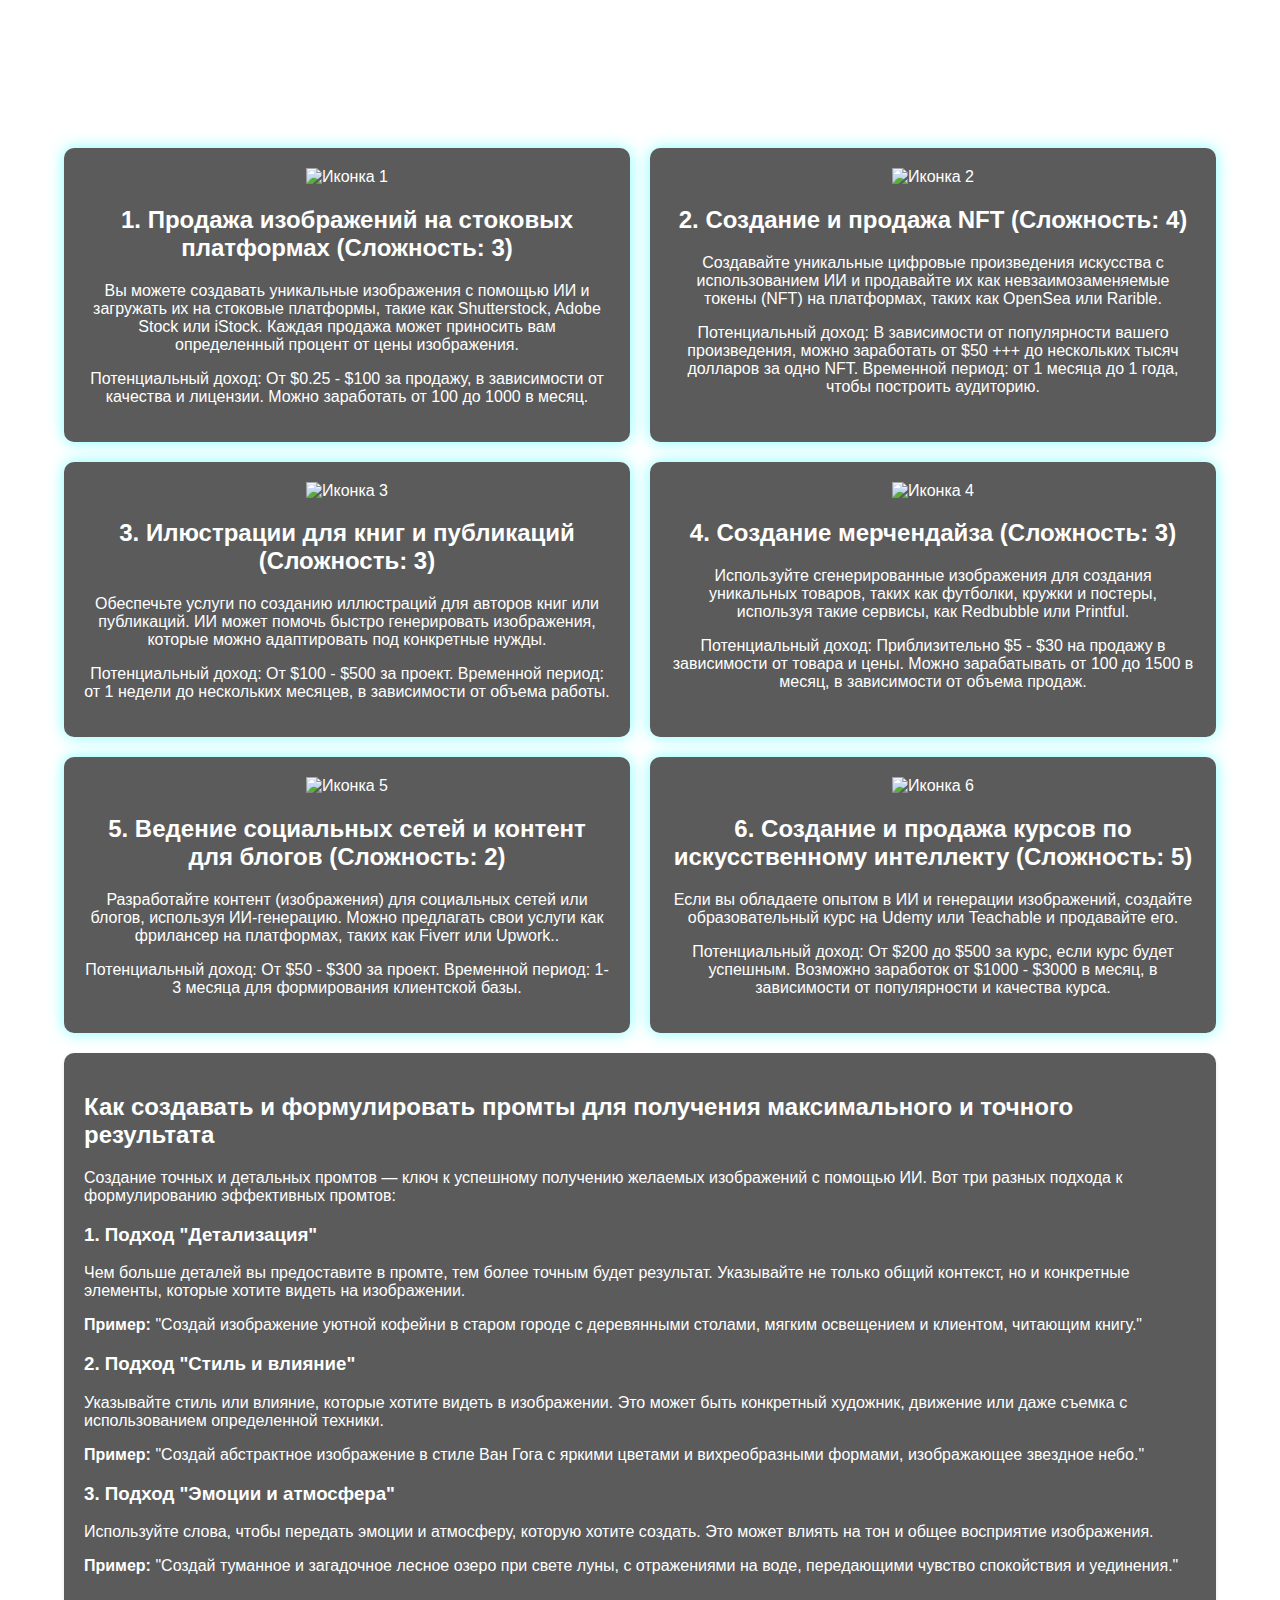
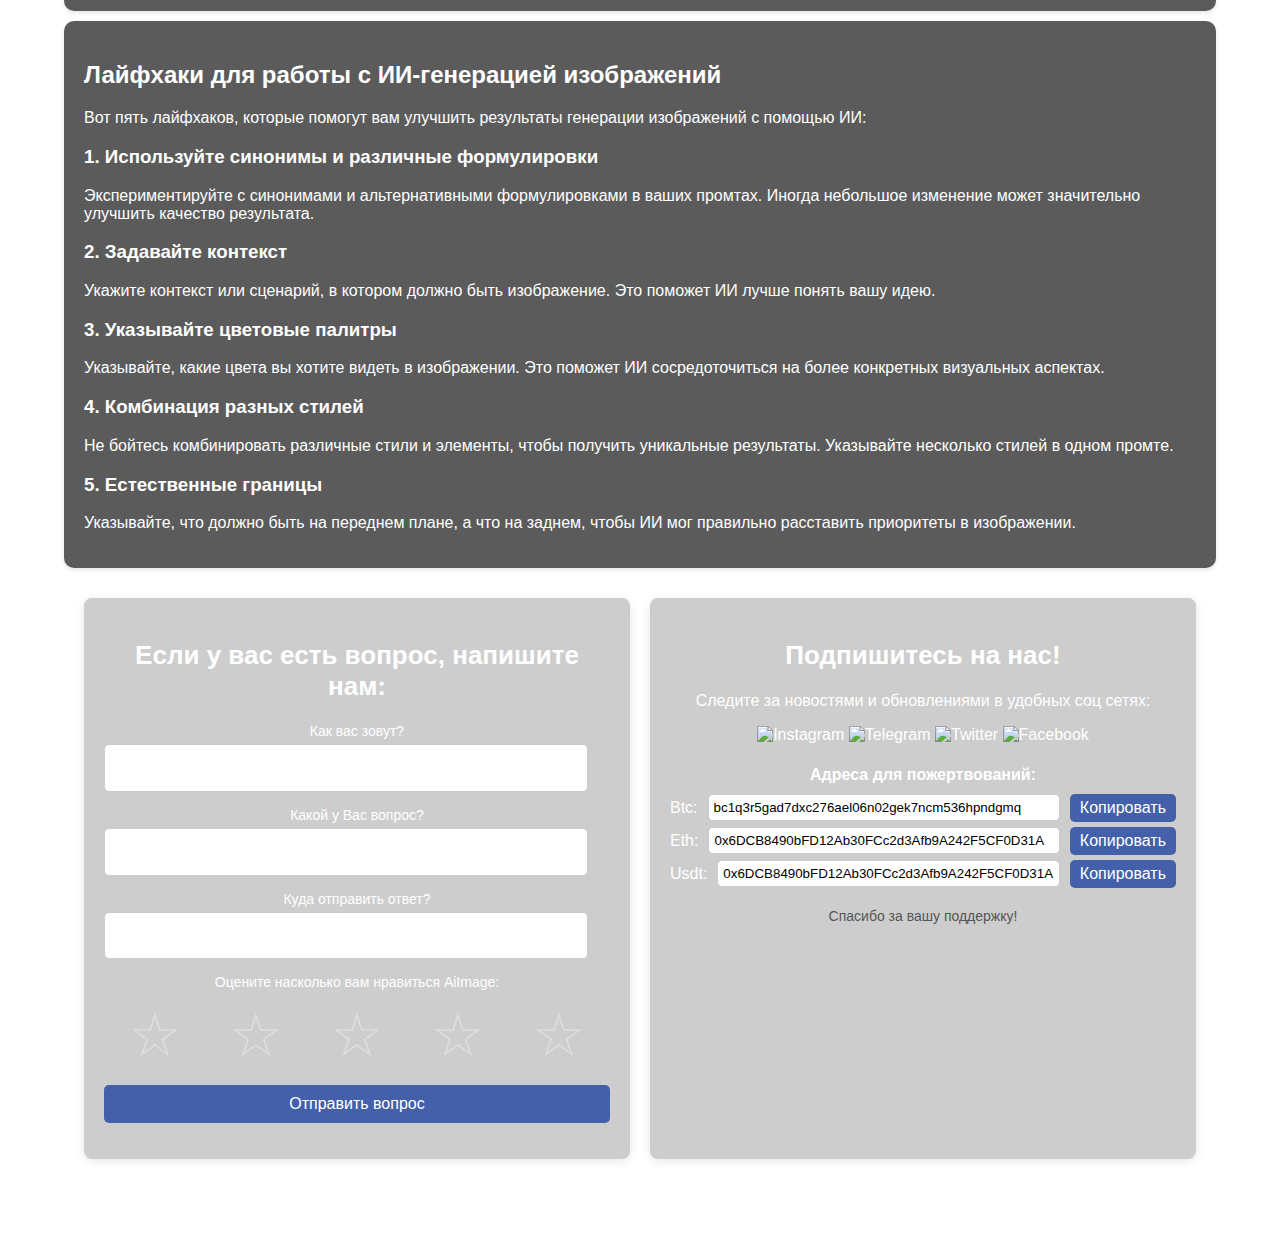
==== commit 8d7ff7bf: "Update mat.html" ====
--- a/mat.html
+++ b/mat.html
@@ -1063,11 +1063,11 @@
             <div class="field">
                 <label>Оцените насколько вам нравиться AiImage:</label>
                 <div class="star-rating">
-                    <span class="star" data-value="1">?</span>
-                    <span class="star" data-value="2">?</span>
-                    <span class="star" data-value="3">?</span>
-                    <span class="star" data-value="4">?</span>
-                    <span class="star" data-value="5">?</span>
+                    <span class="star" data-value="1">☆</span>
+                    <span class="star" data-value="2">☆</span>
+                    <span class="star" data-value="3">☆</span>
+                    <span class="star" data-value="4">☆</span>
+                    <span class="star" data-value="5">☆</span>
                 </div>
             </div>
             <input type="submit" id="button" value="Отправить вопрос">
@@ -1140,7 +1140,7 @@
 <div class="full-width-card">Ai Image - Бесплатные обучающие материалы. 2024</div>  
     </div>  
   
-    <script src="scriptmat.js"></script>  
+    <script src="scryptmat,js"></script>  
 
 </body>  
 </html>
--- a/stylesmat.css
+++ b/stylesmat.css
@@ -0,0 +1,425 @@
+body {  
+    margin: 0;  
+    font-family: Arial, sans-serif;  
+    color: white;  
+    overflow-x: hidden;  
+    position: relative;
+    background-image: url('https://i.gifer.com/IrM.gif'); 
+    background-size: cover;
+}  
+
+.theme-selector {  
+    position: fixed;  
+    top: 10px;  
+    right: 20px;  
+    display: flex;  
+    gap: 15px;  
+    z-index: 1;  
+}  
+
+.color-dot {  
+    width: 30px;  
+    height: 30px;  
+    border-radius: 50%;  
+    cursor: pointer;  
+    display: flex;  
+    align-items: center;  
+    justify-content: center;  
+    border: 2px solid transparent;  
+    transition: border 0.3s ease;  
+}  
+
+.white { background-color: white; }  
+.green { background-color: green; }  
+.blue { background-color: blue; }  
+.red { background-color: red; }  
+
+.color-dot:hover {  
+    border: 2px solid rgba(255, 255, 255, 0.5);  
+}  
+
+.color-dot.active {  
+    box-shadow: 0 0 10px currentColor;  
+}  
+
+.content {  
+    display: flex;  
+    flex-direction: column;  
+    align-items: center;  
+    justify-content: center;  
+    height: auto; /* Изменено для контейнера с карточками */  
+    text-align: center;  
+    position: relative;  
+    z-index: 1;  
+}  
+
+.cards-container {  
+    display: grid;  
+    grid-template-columns: repeat(2, 1fr);  
+    gap: 20px;  
+    width: 90%;  
+}  
+
+.card {  
+    background-color: rgba(50, 50, 50, 0.8);  
+    border: none; /* Убираем границу */  
+    box-shadow: 0 0 15px rgba(0, 255, 255, 0.5); /* Добавляем рассеянный свет */  
+    padding: 20px;  
+    cursor: pointer;  
+    transition: transform 0.3s ease, box-shadow 0.3s ease;  
+    border-radius: 10px; /* Закругленные углы */
+}  
+
+.card:hover {  
+    transform: translateY(-10px);  
+    box-shadow: 0 4px 20px rgba(0, 255, 255, 0.8);  
+}  
+
+.progress-container {  
+    position: fixed;  
+    top: 0;  
+    left: 0;  
+    width: 100%;  
+    height: 5px;  
+    background-color: transparent;  
+}  
+
+.progress-bar {  
+    height: 5px;  
+    background-color: blue;  
+    width: 0;  
+    transition: width 0.1s;  
+    box-shadow: 0 0 10px blue; /* Добавляем рассеянный свет */  
+}   
+
+.modal {  
+    display: none;  
+    position: fixed;  
+    z-index: 100;  
+    left: 0;  
+    top: 0;  
+    width: 100%;  
+    height: 100%;  
+    overflow: auto;  
+    background-color: rgba(0, 0, 0, 0.9); 
+}  
+
+.modal-content {  
+    background-color: rgba(50, 50, 50, 1);  
+    margin: 15% auto;  
+    padding: 20px;  
+    border-radius: 10px; /* Скругление углов */
+    border: 1px solid #888;  
+    width: 80%;  
+    color: white;  
+}  
+
+.close {  
+    color: white;  
+    float: right;  
+    font-size: 28px;  
+    font-weight: bold;  
+}  
+
+.close:hover,  
+.close:focus {  
+    color: #bbb;  
+    text-decoration: none;  
+    cursor: pointer;  
+}  
+
+.full-width-cards {  
+    display: flex;  
+    flex-direction: column;  
+    width: 90%;  
+    margin-top: 20px;
+}  
+
+.full-card {  
+    background-color: rgba(50, 50, 50, 0.8);  
+    padding: 20px;  
+    margin-bottom: 10px;  
+    text-align: center;
+    text-align: left;
+    box-shadow: 0 2px 4px rgba(0, 0, 0, 0.1);
+    border-radius: 10px;/
+}
+
+.full-width-card {  
+    border: 0px solid rgba(0, 255, 255, 0.5);  
+    padding: 20px;  
+    margin-top: 10px;  
+    text-align: center;  
+}  
+
+@media (max-width: 600px) {  
+    .cards-container {  
+        grid-template-columns: 1fr;
+    }  
+
+    .theme-selector {  
+        position: fixed;  
+        top: 5px;  
+        right: 10px;  
+        gap: 10px;  
+    }  
+
+    .color-dot {  
+        width: 20px;  
+        height: 20px;  
+    }  
+
+    .content h1 {  
+        font-size: 1.5em;  
+    }  
+
+    .content p {  
+        font-size: 1em;  
+    }  
+}
+
+.modal-title {
+    color: yellow;
+    text-align: center;
+    font-weight: bold;
+}
+
+.modal-icon {
+    display: block;
+    margin: 0 auto;
+    width: 200px;
+    height: 200px;
+}
+
+.difficulty, .income {
+    text-align: center;
+    font-weight: bold;
+}
+
+.difficulty-label, .income-label {
+    color: yellow;
+}
+
+.difficulty-stars, .income-stars {
+    color: yellow;
+}
+
+.section-title {
+    color: white;
+    text-align: center;
+}
+
+.section-description {
+    text-align: left;
+}
+
+.bold {
+    font-weight: bold;
+}
+
+.services-container {
+    display: flex;
+    flex-wrap: wrap;
+    justify-content: space-around;
+}
+
+.service {
+    width: 45%;
+    margin: 10px;
+}
+
+.statistics-table {
+    width: 100%;
+    border-collapse: collapse;
+  margin-bottom: 20px;
+}
+
+.statistics-table th, .statistics-table td {
+    border: 1px solid #000;
+    padding: 8px;
+    text-align: left;
+}
+
+button {
+    background-color: #444;
+    color: white;
+    border: none;
+    border-radius: 5px;
+    padding: 10px 15px;
+    font-size: 16px;
+    cursor: pointer;
+    transition: background-color 0.3s;
+}
+
+button:hover {
+    background-color: #0056b3;
+}
+
+.section-description {
+    list-style-type: disc;
+    padding-left: 20px;
+    margin: 0;
+}
+
+.section-description li {
+    margin-bottom: 10px;
+}
+
+/*========= ФОРМА ДЛЯ ВОПРОСОВ =========*/
+.h11 {
+font-size: 26px; 
+color: white;
+}
+
+.container-podval {
+    display: flex; /* Включаем Flexbox */
+    justify-content: space-between; /* Распределяем пространство между карточками */
+    flex-wrap: wrap; /* Позволяем элементам переноситься на следующую строку */
+    width: 100%; /* Ширина 100% родителя */
+    padding: 10px; /* Отступ внутри контейнера */
+    box-sizing: border-box; /* Включаем отступы в ширину */
+}
+
+.podval-card {
+    flex: 1 1 300px; /* Позволяем карточкам занимать одинаковую ширину, минимально 300px */
+    padding: 20px; /* Отступ внутри карточки */
+    margin: 10px; /* Отступ между карточками */
+    text-align: center; /* Центрируем текст */
+    box-shadow: 0 2px 10px rgba(0, 0, 0, 0.1); /* Добавляем тень для карточек */
+    border-radius: 8px; /* Скругляем углы карточек */
+    background-color: #4444; /* Задаем цвет фона с небольшим прозрачным эффектом */
+}
+
+/* Медиазапрос для мобильных устройств */
+@media (max-width: 600px) {
+    .podval-card {
+        flex: 1 1 100%; /* На узких экранах карточки занимают 100% ширины */
+    }
+}
+
+
+.field {
+    margin-bottom: 15px;
+}
+
+.field label {
+    display: block;
+    font-size: 14px;
+    color: white;
+    margin-bottom: 5px;
+}
+
+.field input,
+.field textarea {
+    display: block;
+    width: calc(100% - 22px);
+    line-height: 1.6;
+    font-size: 16px; 
+    padding: 10px;
+    border: 1px solid #ccc;
+    border-radius: 5px;
+    transition: border-color 0.3s;
+}
+
+.field input:focus,
+.field textarea:focus {
+    border-color: #4460AA;
+    outline: none;
+}
+
+input[type="submit"] {
+    display: block;
+    width: 100%;
+    padding: 10px;
+    font-size: 16px;
+    background-color: #4460AA;
+    color: #fff;
+    border: none;
+    border-radius: 5px;
+    cursor: pointer;
+    transition: background-color 0.3s, box-shadow 0.3s;
+    animation: pulse 1s infinite;
+}
+
+@keyframes pulse {
+    0%, 100% {
+        background-color: #8a44aa;
+    }
+    50% {
+        background-color: #ff8c00;
+    }
+}
+
+input[type="submit"]:hover {
+    background-color: #365b8a;
+}
+
+.star-rating {
+    display: flex;
+    margin-top: 10px;
+}
+
+.star {
+    cursor: pointer;
+    font-size: 60px;
+    color: #ddd;
+    transition: color 0.3s;
+    margin: 0 auto;
+}
+
+.star:hover,
+.star.selected {
+    color: #ffd700;
+}
+
+/* иконки */
+.crypto-addresses {
+    margin-top: 20px; /* Отступ сверху */
+}
+
+.crypto-addresses h4 {
+    margin-bottom: 10px; /* Отступ между заголовком и адресами */
+}
+
+.address {
+    display: flex; /* Используем flex для адресов */
+    align-items: center; /* Центрируем элементы по вертикали */
+    margin: 5px 0; /* Отступ между адресами */
+}
+
+.address span {
+    margin-right: 10px; /* Отступ между меткой и полем ввода */
+}
+
+.address input {
+    flex: 1; /* Заставляем поле занимать доступное пространство */
+    padding: 5px; /* Внутренний отступ */
+    border: 1px solid #ccc; /* Рамка */
+    border-radius: 5px; /* Скругляем углы */
+    margin-right: 10px; /* Отступ между полем и кнопкой */
+}
+
+.copy-button {
+    background-color: #4460AA; /* Цвет фона кнопки */
+    color: white; /* Цвет текста */
+    border: none; /* Убираем рамку */
+    padding: 5px 10px; /* Отступ внутри кнопки */
+    border-radius: 5px; /* Скругляем углы */
+    cursor: pointer; /* Указываем, что это кликабельный элемент */
+    transition: background-color 0.3s; /* Плавный переход цвета фона */
+}
+
+.copy-button:hover {
+    background-color: #365b8a; /* Цвет кнопки при наведении */
+}
+
+.thank-you {
+    margin-top: 20px; /* Отступ сверху */
+    font-size: 14px; /* Размер шрифта для благодарности */
+    color: #555; /* Цвет текста */
+}
+
+.social-icons a {
+    text-decoration: none; /* Убираем нижнее подчеркивание */
+    color: inherit; /* Устанавливаем цвет текста как наследуемый от родителя */
+}
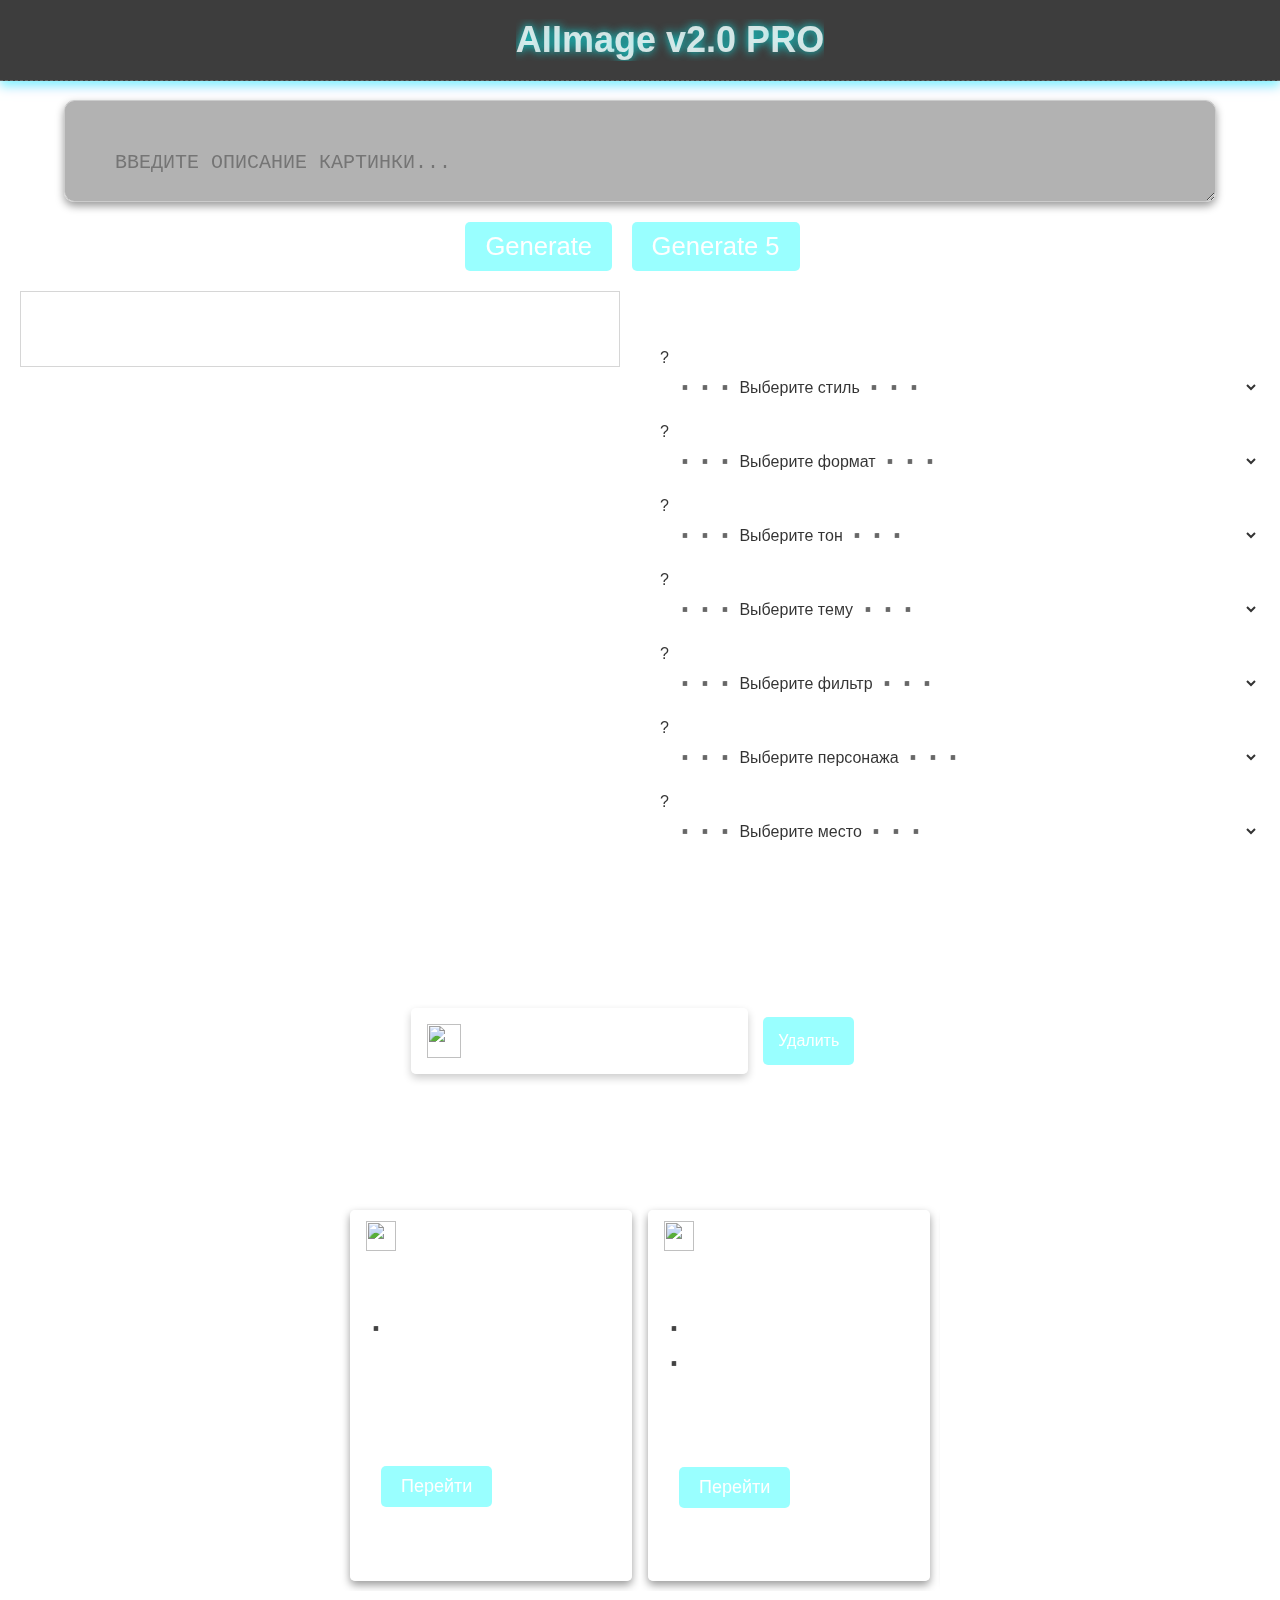
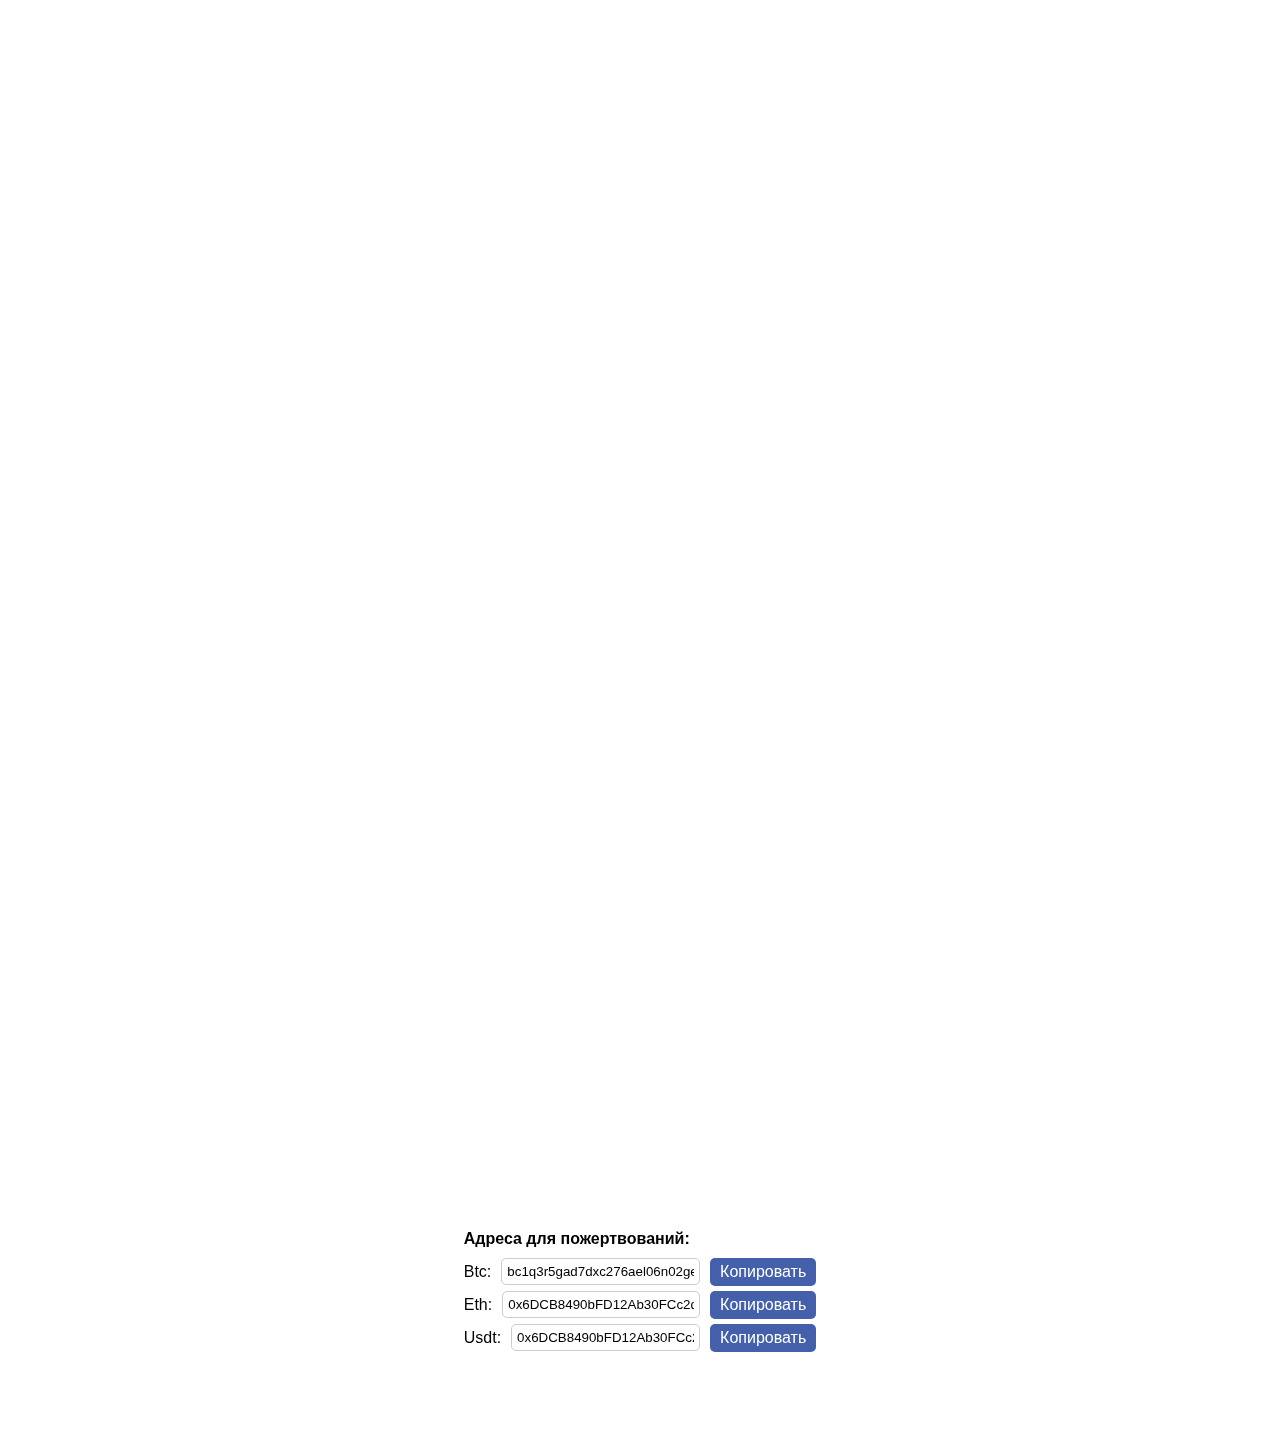
==== commit 3d0266d6: "Update mat.html" ====
--- a/mat.html
+++ b/mat.html
@@ -1,1123 +1,290 @@
-<html lang="ru">  
-<head>  
-    <meta charset="UTF-8">  
-    <meta name="viewport" content="width=device-width, initial-scale=1.0">  
-    <title>Как зарабатывать на сгенерированных ИИ изображениях</title>  
-    <link rel="stylesheet" href="stylesmat.css">  
-</head>  
-<body>  
-    <div class="background"></div>  
-    <div class="content">  
-        <h1>Обучающие материалы Ai Image</h1>   <h2>Как начать зарабатывать на сгенерированных ИИ изображениях?
-</h2> 
-        <div class="cards-container">  
-            <div class="card" onclick="openModal('modal1')">  
-                <img src="https://cdn-icons-png.freepik.com/256/1163/1163288.png?semt=ais_hybrid" alt="Иконка 1">  
-                <h2>1. Продажа изображений на стоковых платформах (Сложность: 3)</h2>  
-                <p>Вы можете создавать уникальные изображения с помощью ИИ и загружать их на стоковые платформы, такие как Shutterstock, Adobe Stock или iStock. Каждая продажа может приносить вам определенный процент от цены изображения. </p>
-             <p>Потенциальный доход: От $0.25 - $100 за продажу, в зависимости от качества и лицензии. Можно заработать от 100 до 1000 в месяц.</p>
-            </div>  
-            <div class="card" onclick="openModal('modal2')">  
-                <img src="https://cdn-icons-png.freepik.com/256/8631/8631127.png?semt=ais_hybrid" alt="Иконка 2">  
-                <h2>2. Создание и продажа NFT (Сложность: 4)</h2>  
-                <p>Создавайте уникальные цифровые произведения искусства с использованием ИИ и продавайте их как невзаимозаменяемые токены (NFT) на платформах, таких как OpenSea или Rarible.</p>  
-              <p>Потенциальный доход: В зависимости от популярности вашего произведения, можно заработать от $50 +++ до нескольких тысяч долларов за одно NFT. Временной период: от 1 месяца до 1 года, чтобы построить аудиторию.</p>
-            </div>  
-            <div class="card" onclick="openModal('modal3')">  
-                <img src="https://cdn-icons-png.freepik.com/256/1429/1429789.png?semt=ais_hybrid" alt="Иконка 3">  
-                <h2>3. Илюстрации для книг и публикаций (Сложность: 3)</h2>  
-                <p>Обеспечьте услуги по созданию иллюстраций для авторов книг или публикаций. ИИ может помочь быстро генерировать изображения, которые можно адаптировать под конкретные нужды.</p>  
-              <p>Потенциальный доход: От $100 - $500 за проект. Временной период: от 1 недели до нескольких месяцев, в зависимости от объема работы.</p> 
-            </div>  
-            <div class="card" onclick="openModal('modal4')">  
-                <img src="https://cdn-icons-png.freepik.com/256/8229/8229230.png?semt=ais_hybrid" alt="Иконка 4">  
-                <h2>4. Создание мерчендайза (Сложность: 3)
-</h2>  
-                <p>Используйте сгенерированные изображения для создания уникальных товаров, таких как футболки, кружки и постеры, используя такие сервисы, как Redbubble или Printful.</p>  
-                <p>Потенциальный доход: Приблизительно $5 - $30 на продажу в зависимости от товара и цены. Можно зарабатывать от 100 до 1500 в месяц, в зависимости от объема продаж.</p>
-            </div>  
-            <div class="card" onclick="openModal('modal5')">  
-                <img src="https://cdn-icons-png.freepik.com/256/7253/7253178.png?semt=ais_hybrid" alt="Иконка 5">  
-                <h2>5. Ведение социальных сетей и контент для блогов (Сложность: 2)</h2>  
-                <p>Разработайте контент (изображения) для социальных сетей или блогов, используя ИИ-генерацию. Можно предлагать свои услуги как фрилансер на платформах, таких как Fiverr или Upwork..</p>  
-              <p>Потенциальный доход: От $50 - $300 за проект. Временной период: 1-3 месяца для формирования клиентской базы.</p>
-            </div>  
-            <div class="card" onclick="openModal('modal6')">  
-                <img src="https://cdn-icons-png.freepik.com/256/8438/8438858.png?semt=ais_hybrid" alt="Иконка 6">  
-                <h2>6. Создание и продажа курсов по искусственному интеллекту (Сложность: 5)</h2> 
-                <p>Если вы обладаете опытом в ИИ и генерации изображений, создайте образовательный курс на Udemy или Teachable и продавайте его.</p>  
-             <p>Потенциальный доход: От $200 до $500 за курс, если курс будет успешным. Возможно заработок от $1000 - $3000 в месяц, в зависимости от популярности и качества курса.</p>
-            </div>  
-        </div>  
-
-        <div class="progress-container">  
-            <div class="progress-bar" id="progress-bar"></div>  
-        </div>  
-
-<!-- Модальное окно 1 -->
-<div id="modal1" class="modal">
-    <div class="modal-content">
-        <span class="close" onclick="closeModal('modal1')">&times;</span>
-        <h1 class="modal-title">Продажа изображений на стоковых платформах</h1>
-        <img src="https://cdn-icons-png.freepik.com/256/1163/1163288.png?semt=ais_hybrid" alt="Иконка" class="modal-icon">
-
-        <div class="difficulty">
-            <span class="difficulty-label">Сложность: </span>
-            <span class="difficulty-stars">?????</span> Очень легко
+<html lang="ru">
+<head>
+    <meta charset="UTF-8">
+    <meta name="viewport" content="width=device-width, initial-scale=1.0">
+<script src="https://cdn.jsdelivr.net/npm/sweetalert2@11"></script>
+
+
+    <title>AI Image</title>
+    <link rel="stylesheet" href="styles.css">
+</head>
+<body>
+<div class="content">
+<header>
+    <div class="header-container">
+        <img src="https://i.gifer.com/yy3.gif" alt="Animation" class="header-animation">
+        <h1 class="animated-title">AIImage v2.0 PRO</h1>
+    </div>
+</header>
+
+    <div class="container">
+    <div class="input-wrapper">
+        <textarea id="text-input" placeholder="ВВЕДИТЕ ОПИСАНИЕ КАРТИНКИ..."></textarea>
+        <span id="clear-text" class="clear-icon">&times;</span>
+    </div>
+      
+        <div id="button-container">
+            <button id="generate">Generate</button>
+            <button id="generate-multiple">Generate 5</button>
         </div>
-
-        <div class="income">
-            <span class="income-label">Доход: </span>
-            <span class="income-stars">?????</span> Средняя доходность
-        </div>
-
-        <h2 class="section-title">Метод продажи изображений</h2>
-        <p class="section-description">Вы можете создавать уникальные изображения с помощью ИИ и загружать их на стоковые платформы, такие как Shutterstock, Adobe Stock или iStock. Каждая продажа может приносить вам определенный процент от цены изображения.</p>
-
-        <h2 class="section-title">Потенциальный доход</h2>
-        <p class="section-description">От $0.25 до $100 за продажу, в зависимости от качества и лицензии. Можно заработать от $100 до $1000 в месяц, что делает эту возможность привлекательной для тех, кто хочет начать зарабатывать на своих творениях.</p>
-
-        <h2 class="section-title">Период времени для запуска</h2>
-        <p class="section-description">Для запуска и получения первых результатов вам потребуется всего несколько дней. Зарегистрируйтесь на платформах, загрузите свои изображения и ждите, пока они начнут продаваться. Это быстрый и эффективный способ начать зарабатывать на своих навыках.</p>
-
-        <div class="services-container">
-            <div class="service">
-                <h3>Shutterstock</h3>
-                <p>Широкая аудитория и высокие выплаты.</p>
-                <p>Оплата: до 30% от продаж.</p>
-                <p>Функционал: Огромная библиотека изображений, анализ спроса.</p>
-                <button onclick="window.open('https://www.shutterstock.com')">Регистрация</button>
+    </div>
+  
+    <div class="container-2">
+        <div class="vertical-containers">
+            <div class="left-container">
+                <table id="historyTable">
+                    <thead>
+                        <tr>
+                            <th>Моя история запросов:</th>
+                        </tr>
+                    </thead>
+                    <tbody></tbody>
+                </table>
             </div>
-            <div class="service">
-                <h3>Adobe Stock</h3>
-                <p>Интеграция с Adobe Creative Cloud.</p>
-                <p>Оплата: до 33% от продаж.</p>
-                <p>Функционал: Легкий доступ к клиентам Adobe.</p>
-                <button onclick="window.open('https://stock.adobe.com')">Регистрация</button>
-            </div>
-            <div class="service">
-                <h3>iStock</h3>
-                <p>Отличные возможности для продажи.</p>
-                <p>Оплата: до 45% от продаж.</p>
-                <p>Функционал: Нишевые сегменты и специализированный контент.</p>
-                <button onclick="window.open('https://www.istockphoto.com')">Регистрация</button>
-            </div>
-            <div class="service">
-                <h3>Dreamstime</h3>
-                <p>Доступные лицензии и простота использования.</p>
-                <p>Оплата: до 60% от продаж.</p>
-                <p>Функционал: Разнообразие форматов и лицензий.</p>
-                <button onclick="window.open('https://www.dreamstime.com')">Регистрация</button>
-            </div>
-            <div class="service">
-                <h3>Alamy</h3>
-                <p>Высокие выплаты и гибкость.</p>
-                <p>Оплата: до 50% от продаж.</p>
-                <p>Функционал: Безопасный контент и хорошая репутация.</p>
-                <button onclick="window.open('https://www.alamy.com')">Регистрация</button>
-            </div>
-        </div>
-
-        <h2 class="section-title">Пошаговый план запуска</h2>
-        <p class="section-description bold">1. Зарегистрируйтесь на стоковых платформах.</p>
-        <p class="section-description">2. Создайте и загрузите свои уникальные изображения.</p>
-        <p class="section-description">3. Промоутируйте свои работы через социальные сети.</p>
-        
-        <h2 class="section-title">Советы для новичков</h2>
-<ul class="section-description">
-    <li>Изучайте актуальные тренды и требования платформ, чтобы ваши работы соответствовали запросам покупателей.</li>
-    <li>Создавайте уникальные и высококачественные изображения, так как качество напрямую влияет на ваши продажи.</li>
-    <li>Используйте правильные ключевые слова и теги при загрузке изображений, чтобы облегчить их поиск покупателями.</li>
-    <li>Обращайте внимание на освещение и композицию при создании изображений, так как это значительно влияет на восприятие вашей работы.</li>
-    <li>Не бойтесь экспериментировать с разными темами и стилями, чтобы найти свою нишу и привлекать разнообразных клиентов.</li>
-    <li>Анализируйте свои продажи и изучайте, какие изображения пользуются наибольшим спросом, чтобы оптимизировать свой портфель.</li>
-    <li>Будьте терпеливы и не расстраивайтесь из-за первоначальных неудач — процесс накапливания продаж может занять время.</li>
-</ul>
-
+          
+            <div class="right-container">
+    <h2>Настройки генерации изображения:</h2>
+    
+    <div class="select-container">
+    <span class="tooltip" data-tooltip="Выберите художественный стиль, который придаст вашему изображению уникальный характер.">?</span>
+    <select id="style-select">
+        <option value="">▪️▪️▪️ Выберите стиль ▪️▪️▪️</option>
+        <option value="impressionism">Импрессионизм</option>
+        <option value="surrealism">Сюрреализм</option>
+        <option value="pop-art">Поп-арт</option>
+        <option value="cubism">Кубизм</option>
+        <option value="realism">Реализм</option>
+    </select>
+</div>
+    
+<div class="select-container"> 
+    <span class="tooltip" data-tooltip="Выберите формат изображения для управления его пропорциями и ориентацией. 'Квадрат' подходит для симметричных композиций, 'Портрет' — для фокусировки на вертикальных элементах, 'Пейзаж' — для широких сцен.">?</span>
+    <select id="format-select">
+        <option value="">▪️▪️▪️ Выберите формат ▪️▪️▪️</option>
+        <option value="square">Квадрат</option>
+        <option value="portrait">Портрет</option>
+        <option value="landscape">Пейзаж</option>
+    </select>
+</div>
+
+<div class="select-container">
+    <span class="tooltip" data-tooltip="Выберите цветовой тон для изображения. 'Тёплые тона' добавят уютные оттенки, 'Холодные тона' придадут свежесть, 'Монохром' сделает изображение одноцветным, 'Пастельные цвета' создадут мягкий эффект, а 'Контрастные цвета' — яркий и выразительный.">?</span>
+    <select id="tone-select">
+        <option value="">▪️▪️▪️ Выберите тон ▪️▪️▪️</option>
+        <option value="warm">Тёплые тона</option>
+        <option value="cool">Холодные тона</option>
+        <option value="monochrome">Монохром</option>
+        <option value="pastel">Пастельные цвета</option>
+        <option value="contrast">Контрастные цвета</option>
+    </select>
+</div>
+
+<div class="select-container">
+    <span class="tooltip" data-tooltip="Выберите тему, которая станет основой сюжета изображения. 'Природа' добавит естественные элементы, 'Городские пейзажи' — архитектурные формы, 'Фантазия' оживит сказочные детали, 'Научная фантастика' — футуристические элементы, а 'Ретро' придаст винтажный стиль.">?</span>
+    <select id="theme-select">
+        <option value="">▪️▪️▪️ Выберите тему ▪️▪️▪️</option>
+        <option value="nature">Природа</option>
+        <option value="urban">Городские пейзажи</option>
+        <option value="fantasy">Фантазия</option>
+        <option value="sci-fi">Научная фантастика</option>
+        <option value="retro">Ретро</option>
+    </select>
+</div>
+
+<div class="select-container">
+    <span class="tooltip" data-tooltip="Выберите фильтр, чтобы изменить визуальные эффекты. 'Чёрно-белый' добавит классический оттенок, 'Винтаж' придаст изображению старинный стиль, 'Сепия' — теплый коричневый тон, 'Размытие' создаст мягкий фокус, а 'Резкость' — выделит детали.">?</span>
+    <select id="filter-select">
+        <option value="">▪️▪️▪️ Выберите фильтр ▪️▪️▪️</option>
+        <option value="black-and-white">Чёрно-белый</option>
+        <option value="vintage">Винтаж</option>
+        <option value="sepia">Сепия</option>
+        <option value="blur">Размытие</option>
+        <option value="sharpen">Резкость</option>
+    </select>
+</div>
+
+<div class="select-container">
+    <span class="tooltip" data-tooltip="Выберите тип персонажа для изображения. Например, 'Дедушка' придаст зрелость, 'Мужчина' или 'Женщина' добавят современные черты, а 'Мальчик' или 'Девочка' — молодость и наивность.">?</span>
+    <select id="character-select">
+        <option value="">▪️▪️▪️ Выберите персонажа ▪️▪️▪️</option>
+        <option value="grandfather">Дедушка</option>
+        <option value="grandmother">Бабушка</option>
+        <option value="man">Мужчина</option>
+        <option value="woman">Женщина</option>
+        <option value="young-man">Парень</option>
+        <option value="young-woman">Девушка</option>
+        <option value="boy">Мальчик</option>
+        <option value="girl">Девочка</option>
+    </select>
+</div>
+
+<div class="select-container">
+    <span class="tooltip" data-tooltip="Выберите место для сцены. Например, 'Город' добавит урбанистический фон, 'Лес' — природный, а 'Эйфелева башня' и 'Статуя свободы' придадут узнаваемые символы.">?</span>
+    <select id="place-select">
+        <option value="">▪️▪️▪️ Выберите место ▪️▪️▪️</option>
+        <option value="city">Город</option>
+        <option value="village">Село</option>
+        <option value="by-river">Река</option>
+        <option value="by-sea">Море</option>
+        <option value="by-ocean">Океан</option>
+        <option value="forest">Лес</option>
+        <option value="mountains">Горы</option>
+        <option value="everest">Гора Эверест</option>
+        <option value="eiffel-tower">Эйфелева башня</option>
+        <option value="statue-of-liberty">Статуя свободы</option>
+        <option value="skyscraper-edge">Небоскрёб</option>
+        <option value="cruise-ship">Круизный лайнер</option>
+        <option value="airplane">В самолёте</option>
+        <option value="space-station">В космической станции</option>
+        <option value="hotel">В отеле</option>
+        <option value="near-house">Возле дома</option>
+        <option value="inside-house">В доме</option>
+    </select>
+</div>
+
+  </div>
+</div>
+
+<div class="app-panel-container">
+  <h2>Меняйте тему в 1 клик. Ставьте свои любимые фото!</h2>
+</div>
+  <div class="background-controls">
+    <label for="background-upload" class="upload-label">
+        <img src="https://cdn4.iconfinder.com/data/icons/success-filloutline/64/ebook-e_learning-education-plant-online-512.png" alt="Upload Icon" class="upload-icon">
+        Загрузите свой фон | сменить тему
+    </label>
+    <button id="remove-background">Удалить</button>
+    <input type="file" id="background-upload" style="display: none;" accept="image/*">
+</div>
+  
+<div class="app-panel-container">
+    <span class="arrow-left"></span> <!-- Левая стрелка -->
+    <span class="arrow-right"></span> <!-- Правая стрелка -->
+    
+<h2>Топ-5 сервисов для улучшения и редактирования изображений:</h2>
+    <div class="app-panel">
+        <div class="app-card">
+    <img src="https://images.sftcdn.net/images/t_app-icon-m/p/ca9cc5b8-0973-4631-87cb-f25e8d4e2b2b/4161190089/waifu2x-logo" alt="Логотип" style="width: 30px; height: 30px; margin-right: 10px; vertical-align: middle;">
+    <h3 style="display: inline;">1. Waifu2x</h3>
+    <p>Улучшите качество и масштаб, без регистрации, онлайн.</p>
+          <p>▪️ Уменьшить шум, уеличить разрешение</p> 
+          <p>▪ Бесплатный полностью </p>
+          <p>Хорошо подходит для жанров "Anime" и "Реализм".</p>
+    <div class="button-card"> 
+       <button class="button-link" onclick="window.open('https://waifu2x.booru.pics/', '_blank')">Перейти</button>
+   </div>
+</div>
+
+<div class="app-card">
+    <img src="https://encrypted-tbn0.gstatic.com/images?q=tbn:ANd9GcTJzawsgXHriluIErQtcoiXW8NtovNrvq21gxBVQgxBzm38vl8GUIOA2FGK0qCzFvafcOU&usqp=CAU" style="width: 30px; height: 30px; margin-right: 10px; vertical-align: middle;">
+    <h3 style="display: inline;">2. Photopea</h3>
+    <p>Аналог фотошопа, бесплатный, без регистрации, онлайн.</p>
+    <p>▪️ Поддержка слоев и масок</p> 
+    <p>▪️ Бесплатный полностью</p>
+    <p>Идеально для редактирования изображений разных форматов, добавление текстов и т.д..</p>
+    <div class="button-card"> 
+        <button class="button-link" onclick="window.open('https://www.photopea.com/', '_blank')">Перейти</button>
+    </div>
+</div>
+
+<div class="app-card">
+    <img src="https://encrypted-tbn0.gstatic.com/images?q=tbn:ANd9GcT45OV-zrGjQV4kthoUy3pKTrvQcct4YWvGAZbD1HojfPkf36phA0_OUESXQIgAU6hzPLk&usqp=CAU" style="width: 30px; height: 30px; margin-right: 10px; vertical-align: middle;">
+    <h3 style="display: inline;">3. LunaPic</h3>
+    <p>Широкий выбор стилизации, улучшения и редактирования, онлайн.</p>
+    <p>▪️ Более 200 инструментов и эффектов</p> 
+    <p>▪️ Простота использования без регистрации и полностью бесплатно.</p>
+    <p>Отлично для быстрого редактирования и фильтров.</p>
+    <div class="button-card"> 
+        <button class="button-link" onclick="window.open('https://www5.lunapic.com/editor/', '_blank')">Перейти</button>
+    </div>
+</div>
+
+<div class="app-card">
+    <img src="https://www.remove.bg/favicon-32x32.png" style="width: 30px; height: 30px; margin-right: 10px; vertical-align: middle;">
+    <h3 style="display: inline;">4. Remove.bg</h3>
+    <p>Удаление фона в один клик, бесплатно, без регистрации, онлайн.</p>
+    <p>▪️ Высокая точность обработки</p> 
+    <p>▪️ Поддержка различных разрешений</p>
+    <p>Прекрасно подходит для портретов и объектов.</p>
+    <div class="button-card"> 
+        <button class="button-link" onclick="window.open('https://www.remove.bg/ru', '_blank')">Перейти</button>
+    </div>
+</div>
       
-<h2 class="section-title">Лайфхаки</h2>
-<ul class="section-description">
-    <li>Регулярно обновляйте свой портфель и тестируйте разные стили и темы.</li>
-    <li>Создавайте серии изображений по одной теме, чтобы увеличить вероятность продаж — покупатели часто ищут наборы связанных работ.</li>
-    <li>Участвуйте в конкурсах и акциях на стоковых платформах, чтобы повысить свою видимость и привлечь новых клиентов.</li>
-    <li>Занимайтесь активным продвижением своих работ в социальных сетях и на платформах для фрилансеров, чтобы расширить свою аудиторию.</li>
-</ul>
-
-
-        <h2 class="section-title">Статистика сервисов</h2>
-        <table class="statistics-table">
-            <tr>
-                <th>Платформа</th>
-                <th>Оплата (%)</th>
-                <th>Средний доход (в месяц)</th>
-                <th>Популярность</th>
-                <th>Гео</th>
-            </tr>
-            <tr>
-                <td>Shutterstock</td>
-                <td>30%</td>
-                <td>$500</td>
-                <td>Очень высокая</td>
-                <td>Глобально</td>
-            </tr>
-            <tr>
-                <td>Adobe Stock</td>
-                <td>33%</td>
-                <td>$400</td>
-                <td>Высокая</td>
-                <td>Глобально</td>
-            </tr>
-            <tr>
-                <td>iStock</td>
-                <td>45%</td>
-                <td>$300</td>
-                <td>Средняя</td>
-                <td>Глобально</td>
-            </tr>
-            <tr>
-                <td>Dreamstime</td>
-                <td>60%</td>
-                <td>$200</td>
-                <td>Низкая</td>
-                <td>Глобально</td>
-            </tr>
-            <tr>
-                <td>Alamy</td>
-                <td>50%</td>
-                <td>$250</td>
-                <td>Средняя</td>
-                <td>Глобально</td>
-            </tr>
-        </table>
-      
-        <button onclick="closeModal('modal1')">Прочитал!</button>
-    </div>
-</div>
-      
-<!-- Модальное окно 2 -->
-<div id="modal2" class="modal">
-    <div class="modal-content">
-        <span class="close" onclick="closeModal('modal2')">&times;</span>
-        <h1 class="modal-title">Создание и продажа NFT</h1>
-        <img src="https://cdn-icons-png.freepik.com/256/8631/8631127.png?semt=ais_hybrid" alt="Иконка" class="modal-icon">
-
-        <div class="difficulty">
-            <span class="difficulty-label">Сложность: </span>
-            <span class="difficulty-stars">?????</span> Нормально
-        </div>
-
-        <div class="income">
-            <span class="income-label">Доход: </span>
-            <span class="income-stars">?????</span> Хорошая доходность
-        </div>
-
-        <h2 class="section-title">Метод создания и продажи NFT</h2>
-        <p class="section-description">Создавайте уникальные цифровые произведения искусства с использованием ИИ и продавайте их как невзаимозаменяемые токены (NFT) на платформах, таких как OpenSea или Rarible. NFT позволяют продавать ваше искусство в виде цифровых активов, которые нельзя заменить или копировать.</p>
-
-        <h2 class="section-title">Потенциальный доход</h2>
-        <p class="section-description">В зависимости от популярности вашего произведения, можно заработать от $50 до нескольких тысяч долларов за одно NFT. Это делает данный метод заработка особенно привлекательным для творческих людей, стремящихся monetизировать свои таланты.</p>
-
-        <h2 class="section-title">Период времени для запуска</h2>
-        <p class="section-description">Чтобы построить аудиторию и начать зарабатывать, вам потребуется от 1 месяца до 1 года. Начните с создания нескольких уникальных произведений и продвигайте их в социальных сетях для привлечения внимания.</p>
-
-        <div class="services-container">
-            <div class="service">
-                <h3>OpenSea</h3>
-                <p>Одна из крупнейших платформ для торговли NFT.</p>
-                <p>Оплата: комиссия 2.5% с продажи.</p>
-                <p>Функционал: Удобный интерфейс, поддержка различных токенов.</p>
-                <button onclick="window.open('https://opensea.io')">Регистрация</button>
-            </div>
-            <div class="service">
-                <h3>Rarible</h3>
-                <p>Децентрализованная платформа для создания и продажи NFT.</p>
-                <p>Оплата: комиссия 2.5% с продажи.</p>
-                <p>Функционал: Социальные функции, возможность голосовать за изменения.</p>
-                <button onclick="window.open('https://rarible.com')">Регистрация</button>
-            </div>
-            <div class="service">
-                <h3>Mintable</h3>
-                <p>Простота создания NFT с возможностью моментального выпуска.</p>
-                <p>Оплата: комиссия 2.5% с продажи.</p>
-                <p>Функционал: Легкая интеграция с Ethereum и другие функции.</p>
-                <button onclick="window.open('https://mintable.app')">Регистрация</button>
-            </div>
-            <div class="service">
-                <h3>Nifty Gateway</h3>
-                <p>Платформа для продажи высококачественных NFT от известных художников.</p>
-                <p>Оплата: комиссия зависит от сделки.</p>
-                <p>Функционал: Поддержка кредитных карт, специальные коллекции.</p>
-                <button onclick="window.open('https://niftygateway.com')">Регистрация</button>
-            </div>
-            <div class="service">
-                <h3>Foundation</h3>
-                <p>Платформа для художников и коллекционеров NFT.</p>
-                <p>Оплата: комиссия 15% с продажи.</p>
-                <p>Функционал: Эксклюзивный доступ к аукционам и продажам.</p>
-                <button onclick="window.open('https://foundation.app')">Регистрация</button>
-            </div>
-        </div>
-
-        <h2 class="section-title">Пошаговый план запуска</h2>
-        <p class="section-description bold">1. Создайте уникальные цифровые произведения искусства.</p>
-        <p class="section-description">2. Выберите платформу для продажи NFT.</p>
-        <p class="section-description">3. Настройте профиль и загрузите свои работы.</p>
-        
-        <h2 class="section-title">Советы для новичков</h2>
-<ul class="section-description">
-    <li>Изучайте рынок NFT, следите за трендами и взаимодействуйте с сообществом для привлечения аудитории.</li>
-    <li>Определите свою целевую аудиторию и создавайте контент, который будет ей интересен.</li>
-    <li>Изучите платформы для создания и продажи NFT, чтобы выбрать ту, которая лучше всего подходит для вас.</li>
-    <li>Обратите внимание на качество своих работ — чем лучше качество, тем выше вероятность продаж.</li>
-    <li>Не бойтесь делиться своими творениями в сообществах, чтобы получить обратную связь и улучшить свои навыки.</li>
-    <li>Следите за успешными художниками в пространстве NFT, чтобы понять, что работает, а что нет.</li>
-</ul>
-
-<h2 class="section-title">Лайфхаки</h2>
-<ul class="section-description">
-    <li>Используйте социальные сети для продвижения своих NFT и создания ажиотажа вокруг своих работ.</li>
-    <li>Создавайте ограниченные серии NFT, чтобы увеличить их ценность и привлечь внимание коллекционеров.</li>
-    <li>Проводите виртуальные выставки и аукционы, чтобы продемонстрировать свои работы и взаимодействовать с потенциальными покупателями.</li>
-    <li>Общайтесь с другими создателями NFT и сотрудничайте с ними для расширения вашей аудитории.</li>
-</ul>
-
-
-        <h2 class="section-title">Статистика сервисов</h2>
-        <table class="statistics-table">
-            <tr>
-                <th>Платформа</th>
-                <th>Комиссия (%)</th>
-                <th>Средний доход (в месяц)</th>
-                <th>Популярность</th>
-                <th>Гео</th>
-            </tr>
-            <tr>
-                <td>OpenSea</td>
-                <td>2.5%</td>
-                <td>$1000</td>
-                <td>Очень высокая</td>
-                <td>Глобально</td>
-            </tr>
-            <tr>
-                <td>Rarible</td>
-                <td>2.5%</td>
-                <td>$800</td>
-                <td>Высокая</td>
-                <td>Глобально</td>
-            </tr>
-            <tr>
-                <td>Mintable</td>
-                <td>2.5%</td>
-                <td>$600</td>
-                <td>Средняя</td>
-                <td>Глобально</td>
-            </tr>
-            <tr>
-                <td>Nifty Gateway</td>
-                <td>Зависит от сделки</td>
-                <td>$1200</td>
-                <td>Высокая</td>
-                <td>Глобально</td>
-            </tr>
-            <tr>
-                <td>Foundation</td>
-                <td>15%</td>
-                <td>$900</td>
-                <td>Средняя</td>
-                <td>Глобально</td>
-            </tr>
-        </table>
-
-        <button onclick="closeModal('modal2')">Прочитал!</button>
-    </div>
-</div>
-
-        <!-- Модальное окно 3 -->
-<div id="modal3" class="modal">
-    <div class="modal-content">
-        <span class="close" onclick="closeModal('modal3')">&times;</span>
-        <h1 class="modal-title">Иллюстрации для книг и публикаций</h1>
-        <img src="https://cdn-icons-png.freepik.com/256/1429/1429789.png?semt=ais_hybrid" alt="Иконка" class="modal-icon">
-
-        <div class="difficulty">
-            <span class="difficulty-label">Сложность: </span>
-            <span class="difficulty-stars">?????</span> Нормально
-        </div>
-
-        <div class="income">
-            <span class="income-label">Доход: </span>
-            <span class="income-stars">?????</span> Средняя доходность
-        </div>
-
-        <h2 class="section-title">Метод создания иллюстраций</h2>
-        <p class="section-description">Обеспечьте услуги по созданию иллюстраций для авторов книг или публикаций. ИИ может помочь быстро генерировать изображения, которые можно адаптировать под конкретные нужды. Это позволяет авторам сэкономить время и получить качественные изображения для своих проектов.</p>
-
-        <h2 class="section-title">Потенциальный доход</h2>
-        <p class="section-description">Вы можете зарабатывать от $100 до $500 за проект в зависимости от сложности и объема работы. Это создает отличную возможность для фрилансеров и художников, желающих монетизировать свои навыки в создании иллюстраций.</p>
-
-        <h2 class="section-title">Период времени для запуска</h2>
-        <p class="section-description">Временной период может составлять от 1 недели до нескольких месяцев, в зависимости от объема работы и требований клиентов. Начните с создания нескольких образцов работ и продвигайте свои услуги через онлайн-платформы.</p>
-
-        <div class="services-container">
-            <div class="service">
-                <h3>Fiverr</h3>
-                <p>Платформа для фрилансеров, предлагающих услуги по созданию иллюстраций.</p>
-                <p>Оплата: от $5 до $500 за проект.</p>
-                <p>Функционал: Простота использования и доступ к широкой аудитории.</p>
-                <button onclick="window.open('https://www.fiverr.com')">Регистрация</button>
-            </div>
-            <div class="service">
-                <h3>Upwork</h3>
-                <p>Международная платформа для поиска фрилансеров и проектов.</p>
-                <p>Оплата: от $10 до $500 за проект.</p>
-                <p>Функционал: Гибкость в выборе проектов и заказчиков.</p>
-                <button onclick="window.open('https://www.upwork.com')">Регистрация</button>
-            </div>
-            <div class="service">
-                <h3>99designs</h3>
-                <p>Платформа для дизайнеров и художников.</p>
-                <p>Оплата: зависит от проекта, возможны конкурсы.</p>
-                <p>Функционал: Возможность участвовать в конкурсах для получения проектов.</p>
-                <button onclick="window.open('https://99designs.com')">Регистрация</button>
-            </div>
-            <div class="service">
-                <h3>Behance</h3>
-                <p>Социальная сеть для дизайнеров и художников.</p>
-                <p>Оплата: от $100 до $500 за проект.</p>
-                <p>Функционал: Витрина работ и возможность найти клиентов.</p>
-                <button onclick="window.open('https://www.behance.net')">Регистрация</button>
-            </div>
-            <div class="service">
-                <h3>ArtStation</h3>
-                <p>Платформа для художников и иллюстраторов.</p>
-                <p>Оплата: от $50 до $500 за проект.</p>
-                <p>Функционал: Профессиональная платформа для продажи искусства.</p>
-                <button onclick="window.open('https://www.artstation.com')">Регистрация</button>
-            </div>
-        </div>
-
-        <h2 class="section-title">Пошаговый план запуска</h2>
-        <p class="section-description bold">1. Создайте портфолио своих иллюстраций.</p>
-        <p class="section-description">2. Зарегистрируйтесь на фриланс-платформах.</p>
-        <p class="section-description">3. Начните предлагать свои услуги и активно ищите клиентов.</p>
-        
-        <h2 class="section-title">Советы для новичков</h2>
-<ul class="section-description">
-    <li>Работайте над качеством своих иллюстраций и учитывайте пожелания клиентов для достижения лучших результатов.</li>
-    <li>Изучайте стиль и жанр книг, для которых вы создаете иллюстрации, чтобы соответствовать ожиданиям авторов.</li>
-    <li>Соберите портфолио с разнообразными работами, чтобы продемонстрировать свой стиль и возможности.</li>
-    <li>Не бойтесь просить обратную связь от клиентов, чтобы улучшать свои работы и навыки.</li>
-    <li>Участвуйте в сообществах и форумах для иллюстраторов, чтобы обмениваться опытом и находить клиентов.</li>
-</ul>
-
-<h2 class="section-title">Лайфхаки</h2>
-<ul class="section-description">
-    <li>Развивайте свои навыки и изучайте новые техники, чтобы оставаться конкурентоспособным на рынке.</li>
-    <li>Создавайте образцы иллюстраций для различных жанров и тем, чтобы расширить круг потенциальных клиентов.</li>
-    <li>Предлагайте дополнительные услуги, такие как создание обложек книг или графики для маркетинга, чтобы увеличить доход.</li>
-    <li>Сетевой маркетинг: используйте социальные сети, чтобы продвигать свои работы и находить клиентов.</li>
-</ul>
-
-        <h2 class="section-title">Статистика сервисов</h2>
-        <table class="statistics-table">
-            <tr>
-                <th>Платформа</th>
-                <th>Оплата</th>
-                <th>Средний доход (в месяц)</th>
-                <th>Популярность</th>
-                <th>Гео</th>
-            </tr>
-            <tr>
-                <td>Fiverr</td>
-                <td>От $5 до $500</td>
-                <td>$300</td>
-                <td>Высокая</td>
-                <td>Глобально</td>
-            </tr>
-            <tr>
-                <td>Upwork</td>
-                <td>От $10 до $500</td>
-                <td>$400</td>
-                <td>Очень высокая</td>
-                <td>Глобально</td>
-            </tr>
-            <tr>
-                <td>99designs</td>
-                <td>Зависит от проекта</td>
-                <td>$600</td>
-                <td>Средняя</td>
-                <td>Глобально</td>
-            </tr>
-            <tr>
-                <td>Behance</td>
-                <td>От $100 до $500</td>
-                <td>$500</td>
-                <td>Высокая</td>
-                <td>Глобально</td>
-            </tr>
-            <tr>
-                <td>ArtStation</td>
-                <td>От $50 до $500</td>
-                <td>$400</td>
-                <td>Средняя</td>
-                <td>Глобально</td>
-            </tr>
-        </table>
-
-        <button onclick="closeModal('modal3')">Прочитал!</button>
-    </div>
-</div>
-
-        <!-- Модальное окно 4 -->
-<div id="modal4" class="modal">
-    <div class="modal-content">
-        <span class="close" onclick="closeModal('modal4')">&times;</span>
-        <h1 class="modal-title">Создание мерчендайза</h1>
-        <img src="https://cdn-icons-png.freepik.com/256/8229/8229230.png?semt=ais_hybrid" alt="Иконка" class="modal-icon">
-
-        <div class="difficulty">
-            <span class="difficulty-label">Сложность: </span>
-            <span class="difficulty-stars">?????</span> Нормально
-        </div>
-
-        <div class="income">
-            <span class="income-label">Доход: </span>
-            <span class="income-stars">?????</span> Средняя доходность
-        </div>
-
-        <h2 class="section-title">Метод создания мерчендайза</h2>
-        <p class="section-description">Используйте сгенерированные изображения для создания уникальных товаров, таких как футболки, кружки и постеры, с помощью таких сервисов, как Redbubble или Printful. Это отличный способ монетизировать свои творения и создать уникальный бренд.</p>
-
-        <h2 class="section-title">Потенциальный доход</h2>
-        <p class="section-description">Приблизительно $5 - $30 на продажу в зависимости от товара и цены. Можно зарабатывать от $100 до $1500 в месяц, в зависимости от объема продаж и вашей маркетинговой стратегии.</p>
-
-        <h2 class="section-title">Период времени для запуска</h2>
-        <p class="section-description">Запуск может занять от 1 недели до нескольких месяцев в зависимости от вашего подхода к дизайну и маркетингу. Начните с создания нескольких дизайнов и их размещения на выбранной платформе.</p>
-
-        <div class="services-container">
-            <div class="service">
-                <h3>Redbubble</h3>
-                <p>Платформа для продажи уникальных товаров с вашими дизайнами.</p>
-                <p>Оплата: от $5 до $30 за продажу.</p>
-                <p>Функционал: Широкий выбор товаров и возможность настройки.</p>
-                <button onclick="window.open('https://www.redbubble.com')">Регистрация</button>
-            </div>
-            <div class="service">
-                <h3>Printful</h3>
-                <p>Сервис печати по запросу и выполнение заказов.</p>
-                <p>Оплата: от $5 до $30 за продажу.</p>
-                <p>Функционал: Интеграция с интернет-магазинами и настраиваемые товары.</p>
-                <button onclick="window.open('https://www.printful.com')">Регистрация</button>
-            </div>
-            <div class="service">
-                <h3>TeeSpring</h3>
-                <p>Платформа для создания и продажи одежды и аксессуаров.</p>
-                <p>Оплата: от $5 до $30 за продажу.</p>
-                <p>Функционал: Удобный интерфейс и возможность создания интернет-магазина.</p>
-                <button onclick="window.open('https://www.teespring.com')">Регистрация</button>
-            </div>
-            <div class="service">
-                <h3>Society6</h3>
-                <p>Платформа для продажи искусства и мерчендайза.</p>
-                <p>Оплата: от $5 до $30 за продажу.</p>
-                <p>Функционал: Поддержка различных товаров, таких как постеры и текстиль.</p>
-                <button onclick="window.open('https://www.society6.com')">Регистрация</button>
-            </div>
-            <div class="service">
-                <h3>Zazzle</h3>
-                <p>Платформа для создания персонализированных товаров.</p>
-                <p>Оплата: от $5 до $30 за продажу.</p>
-                <p>Функционал: Огромный выбор товаров и настройка дизайна.</p>
-                <button onclick="window.open('https://www.zazzle.com')">Регистрация</button>
-            </div>
-        </div>
-
-        <h2 class="section-title">Пошаговый план запуска</h2>
-        <p class="section-description bold">1. Создайте уникальные дизайны для мерчендайза.</p>
-        <p class="section-description">2. Выберите платформу для размещения ваших товаров.</p>
-        <p class="section-description">3. Настройте свой магазин и начните продвигать свои товары.</p>
-        
-       <h2 class="section-title">Советы для новичков</h2>
-<ul class="section-description">
-    <li>Сосредоточьтесь на качестве своих дизайнов и активно используйте социальные сети для продвижения.</li>
-    <li>Изучите целевую аудиторию и создавайте продукты, которые будут им интересны и востребованы.</li>
-    <li>Создавайте разнообразные дизайны для разных товаров, чтобы привлечь более широкую аудиторию.</li>
-    <li>Не забывайте про использование качественных изображений и макетов для представления своих товаров.</li>
-    <li>Поддерживайте обратную связь с клиентами и используйте их отзывы для улучшения дизайнов.</li>
-</ul>
-
-<h2 class="section-title">Лайфхаки</h2>
-<ul class="section-description">
-    <li>Изучайте тренды и следите за успешными дизайнерами для вдохновения.</li>
-    <li>Создавайте уникальные коллекции товаров, чтобы усилить бренд и привлечь внимание покупателей.</li>
-    <li>Участвуйте в конкурсах и акциях на платформах, чтобы повысить видимость своих работ.</li>
-    <li>Используйте платные и бесплатные рекламные инструменты в социальных сетях для продвижения своих товаров.</li>
-</ul>
-
-        <h2 class="section-title">Статистика сервисов</h2>
-        <table class="statistics-table">
-            <tr>
-                <th>Платформа</th>
-                <th>Оплата</th>
-                <th>Средний доход (в месяц)</th>
-                <th>Популярность</th>
-                <th>Гео</th>
-            </tr>
-            <tr>
-                <td>Redbubble</td>
-                <td>От $5 до $30</td>
-                <td>$400</td>
-                <td>Высокая</td>
-                <td>Глобально</td>
-            </tr>
-            <tr>
-                <td>Printful</td>
-                <td>От $5 до $30</td>
-                <td>$600</td>
-                <td>Очень высокая</td>
-                <td>Глобально</td>
-            </tr>
-            <tr>
-                <td>TeeSpring</td>
-                <td>От $5 до $30</td>
-                <td>$350</td>
-                <td>Средняя</td>
-                <td>Глобально</td>
-            </tr>
-            <tr>
-                <td>Society6</td>
-                <td>От $5 до $30</td>
-                <td>$500</td>
-                <td>Высокая</td>
-                <td>Глобально</td>
-            </tr>
-            <tr>
-                <td>Zazzle</td>
-                <td>От $5 до $30</td>
-                <td>$450</td>
-                <td>Средняя</td>
-                <td>Глобально</td>
-            </tr>
-        </table>
-
-        <button onclick="closeModal('modal4')">Прочитал!</button>
-    </div>
-</div>
-
-        <!-- Модальное окно 5 -->
-<div id="modal5" class="modal">
-    <div class="modal-content">
-        <span class="close" onclick="closeModal('modal5')">&times;</span>
-        <h1 class="modal-title">Ведение социальных сетей и контент для блогов</h1>
-        <img src="https://cdn-icons-png.freepik.com/256/7253/7253178.png?semt=ais_hybrid" alt="Иконка" class="modal-icon">
-
-        <div class="difficulty">
-            <span class="difficulty-label">Сложность: </span>
-            <span class="difficulty-stars">?????</span> Легко
-        </div>
-
-        <div class="income">
-            <span class="income-label">Доход: </span>
-            <span class="income-stars">?????</span> Есть доход
-        </div>
-
-        <h2 class="section-title">Метод создания контента для социальных сетей</h2>
-        <p class="section-description">Разработайте контент (изображения) для социальных сетей или блогов, используя ИИ-генерацию. Можно предлагать свои услуги как фрилансер на платформах, таких как Fiverr или Upwork. Это позволит вам работать с различными клиентами и проектами, получая ценный опыт и доход.</p>
-
-        <h2 class="section-title">Потенциальный доход</h2>
-        <p class="section-description">Вы можете зарабатывать от $50 до $300 за проект в зависимости от объема работы и требований клиента. Это дает возможность фрилансерам зарабатывать на создании качественного визуального контента.</p>
-
-        <h2 class="section-title">Период времени для запуска</h2>
-        <p class="section-description">Временной период для формирования клиентской базы может составлять от 1 до 3 месяцев. Начните с создания нескольких образцов контента и активно продвигайте свои услуги в социальных сетях.</p>
-
-        <div class="services-container">
-            <div class="service">
-                <h3>Fiverr</h3>
-                <p>Платформа для фрилансеров, предлагающих услуги по созданию контента.</p>
-                <p>Оплата: от $5 до $500 за проект.</p>
-                <p>Функционал: Простота использования и доступ к широкой аудитории.</p>
-                <button onclick="window.open('https://www.fiverr.com')">Регистрация</button>
-         
-            </div>
-            <div class="service">
-                <h3>Upwork</h3>
-                <p>Международная платформа для поиска фрилансеров и проектов.</p>
-                <p>Оплата: от $10 до $500 за проект.</p>
-                <p>Функционал: Гибкость в выборе проектов и заказчиков.</p>
-                <button onclick="window.open('https://www.upwork.com')">Регистрация</button>
-            </div>
-            <div class="service">
-                <h3>Freelancer</h3>
-                <p>Платформа для фрилансеров с множеством предложений.</p>
-                <p>Оплата: от $10 до $300 за проект.</p>
-                <p>Функционал: Широкий выбор проектов и клиентов.</p>
-                <button onclick="window.open('https://www.freelancer.com')">Регистрация</button>
-            </div>
-            <div class="service">
-                <h3>99designs</h3>
-                <p>Платформа для дизайнеров и создателей контента.</p>
-                <p>Оплата: зависит от проекта, возможны конкурсы.</p>
-                <p>Функционал: Участие в конкурсах для получения проектов.</p>
-                <button onclick="window.open('https://99designs.com')">Регистрация</button>
-            </div>
-            <div class="service">
-                <h3>PeoplePerHour</h3>
-                <p>Платформа для фрилансеров и малых бизнесов.</p>
-                <p>Оплата: от $10 до $500 за проект.</p>
-                <p>Функционал: Разнообразные предложения и гибкий подход.</p>
-                <button onclick="window.open('https://www.peopleperhour.com')">Регистрация</button>
-            </div>
-        </div>
-
-        <h2 class="section-title">Пошаговый план запуска</h2>
-        <p class="section-description bold">1. Создайте образцы контента, которые будете предлагать.</p>
-        <p class="section-description">2. Зарегистрируйтесь на фриланс-платформах.</p>
-        <p class="section-description">3. Начните предлагать свои услуги и активно ищите клиентов.</p>
-        
-       <h2 class="section-title">Советы для новичков</h2>
-<ul class="section-description">
-    <li>Не бойтесь экспериментировать с контентом и предлагать разные форматы, чтобы привлечь больше клиентов.</li>
-    <li>Изучайте целевую аудиторию и создавайте контент, который соответствует их интересам и потребностям.</li>
-    <li>Создайте портфолио с разнообразными примерами своих работ, чтобы продемонстрировать свои навыки.</li>
-    <li>Работайте над улучшением своих навыков в использовании инструментов и программ для создания контента.</li>
-    <li>Запрашивайте отзывы от клиентов, чтобы улучшать качество своих услуг и наращивать базу клиентов.</li>
-</ul>
-
-<h2 class="section-title">Лайфхаки</h2>
-<ul class="section-description">
-    <li>Используйте социальные сети для продвижения своих услуг и создания сети контактов.</li>
-    <li>Подписывайтесь на актуальные тренды в дизайне и контенте, чтобы оставаться в курсе новинок.</li>
-    <li>Публикуйте свои работы на платформах, где находятся ваши потенциальные клиенты, например, Instagram или Pinterest.</li>
-    <li>Создавайте контент, который можно легко адаптировать для разных социальных сетей, чтобы сэкономить время.</li>
-</ul>
-
-        <h2 class="section-title">Статистика сервисов</h2>
-        <table class="statistics-table">
-            <tr>
-                <th>Платформа</th>
-                <th>Оплата</th>
-                <th>Средний доход (в месяц)</th>
-                <th>Популярность</th>
-                <th>Гео</th>
-            </tr>
-            <tr>
-                <td>Fiverr</td>
-                <td>От $5 до $500</td>
-                <td>$300</td>
-                <td>Высокая</td>
-                <td>Глобально</td>
-            </tr>
-            <tr>
-                <td>Upwork</td>
-                <td>От $10 до $500</td>
-                <td>$400</td>
-                <td>Очень высокая</td>
-                <td>Глобально</td>
-            </tr>
-            <tr>
-                <td>Freelancer</td>
-                <td>От $10 до $300</td>
-                <td>$350</td>
-                <td>Средняя</td>
-                <td>Глобально</td>
-            </tr>
-            <tr>
-                <td>99designs</td>
-                <td>Зависит от проекта</td>
-                <td>$600</td>
-                <td>Высокая</td>
-                <td>Глобально</td>
-            </tr>
-            <tr>
-                <td>PeoplePerHour</td>
-                <td>От $10 до $500</td>
-                <td>$400</td>
-                <td>Средняя</td>
-                <td>Глобально</td>
-            </tr>
-        </table>
-
-        <button onclick="closeModal('modal5')">Прочитал!</button>
-    </div>
-</div>
-
-<!-- Модальное окно 6 -->
-<div id="modal6" class="modal">
-    <div class="modal-content">
-        <span class="close" onclick="closeModal('modal6')">&times;</span>
-        <h1 class="modal-title">Создание и продажа курсов по искусственному интеллекту</h1>
-        <img src="https://cdn-icons-png.freepik.com/256/8438/8438858.png?semt=ais_hybrid" alt="Иконка" class="modal-icon">
-
-        <div class="difficulty">
-            <span class="difficulty-label">Сложность: </span>
-            <span class="difficulty-stars">?????</span> Очень тяжело
-        </div>
-
-        <div class="income">
-            <span class="income-label">Доход: </span>
-            <span class="income-stars">?????</span> Очень прибыльно
-        </div>
-
-        <h2 class="section-title">Метод создания образовательного курса</h2>
-        <p class="section-description">Если вы обладаете опытом в ИИ и генерации изображений, создайте образовательный курс на Udemy или Teachable и продавайте его. Это дает вам возможность делиться своими знаниями и навыками, а также зарабатывать на этом.</p>
-
-        <h2 class="section-title">Потенциальный доход</h2>
-        <p class="section-description">Вы можете зарабатывать от $200 до $500 за курс, если он будет успешным. В зависимости от популярности и качества курса, возможен заработок от $1000 до $3000 в месяц.</p>
-
-        <h2 class="section-title">Период времени для запуска</h2>
-        <p class="section-description">Для создания и запуска курса потребуется от 1 до 3 месяцев. Сосредоточьтесь на создании качественного контента и маркетинге курса для привлечения студентов.</p>
-
-        <div class="services-container">
-            <div class="service">
-                <h3>Udemy</h3>
-                <p>Платформа для создания и продажи онлайн-курсов.</p>
-                <p>Оплата: 50% от цены курса (при продаже через платформу).</p>
-                <p>Функционал: Широкая аудитория и поддержка в создании курса.</p>
-                <button onclick="window.open('https://www.udemy.com')">Регистрация</button>
-            </div>
-            <div class="service">
-                <h3>Teachable</h3>
-                <p>Платформа для создания и продажи онлайн-курсов.</p>
-                <p>Оплата: 100% от цены курса.</p>
-                <p>Функционал: Полный контроль над курсом и аудиториями.</p>
-                <button onclick="window.open('https://www.teachable.com')">Регистрация</button>
-            </div>
-            <div class="service">
-                <h3>Thinkific</h3>
-                <p>Платформа для создания и управления онлайн-курсами.</p>
-                <p>Оплата: 100% от цены курса.</p>
-                <p>Функционал: Гибкость в создании курсов и маркетинговые инструменты.</p>
-                <button onclick="window.open('https://www.thinkific.com')">Регистрация</button>
-            </div>
-            <div class="service">
-                <h3>Skillshare</h3>
-                <p>Платформа для обучения и создания курсов.</p>
-                <p>Оплата: 30% от дохода по подписке.</p>
-                <p>Функционал: Модель подписки, доступ к широкой аудитории.</p>
-                <button onclick="window.open('https://www.skillshare.com')">Регистрация</button>
-            </div>
-            <div class="service">
-                <h3>Coursera</h3>
-                <p>Платформа для создания курсов совместно с университетами.</p>
-                <p>Оплата: В зависимости от партнерства.</p>
-                <p>Функционал: Доступ к широкой аудитории и возможности сотрудничества.</p>
-                <button onclick="window.open('https://www.coursera.org')">Регистрация</button>
-            </div>
-        </div>
-
-        <h2 class="section-title">Пошаговый план запуска</h2>
-        <p class="section-description bold">1. Определите тему курса и целевую аудиторию.</p>
-        <p class="section-description">2. Создайте контент и структуру курса.</p>
-        <p class="section-description">3. Выберите платформу для размещения и продажи курса.</p>
-        <p class="section-description">4. Запустите курс и продвигайте его через социальные сети и рекламу.</p>
-        
-        <h2 class="section-title">Советы для новичков</h2>
-<ul class="section-description">
-    <li>Сосредоточьтесь на создании качественного контента и активно взаимодействуйте с вашими учениками для повышения удовлетворенности.</li>
-    <li>Изучите платформы, на которых вы планируете размещать курсы, чтобы понять их особенности и требования.</li>
-    <li>Создайте четкий план курса с разбивкой на модули и темы, чтобы ученики знали, чего ожидать.</li>
-    <li>Запрашивайте обратную связь от студентов, чтобы улучшить курс и адаптировать его под их нужды.</li>
-    <li>Поддерживайте активность в сообществе студентов, чтобы создать чувство принадлежности и вовлеченности.</li>
-</ul>
-
-<h2 class="section-title">Лайфхаки</h2>
-<ul class="section-description">
-    <li>Используйте отзывы и рекомендации студентов для улучшения курса и его продвижения.</li>
-    <li>Создайте привлекательный рекламный материал для вашего курса, включая видеообзоры и бесплатные вебинары.</li>
-    <li>Предлагайте дополнительные ресурсы и бонусные материалы, чтобы повысить ценность вашего курса.</li>
-    <li>Пользуйтесь социальными сетями и профессиональными платформами для продвижения своих курсов и привлечения аудитории.</li>
-</ul>
-
-        <h2 class="section-title">Статистика сервисов</h2>
-        <table class="statistics-table">
-            <tr>
-                <th>Платформа</th>
-                <th>Оплата</th>
-                <th>Средний доход (в месяц)</th>
-                <th>Популярность</th>
-                <th>Гео</th>
-            </tr>
-            <tr>
-                <td>Udemy</td>
-                <td>50% от цены курса</td>
-                <td>$2000</td>
-                <td>Очень высокая</td>
-                <td>Глобально</td>
-            </tr>
-            <tr>
-                <td>Teachable</td>
-                <td>100% от цены курса</td>
-                <td>$2500</td>
-                <td>Высокая</td>
-                <td>Глобально</td>
-            </tr>
-            <tr>
-                <td>Thinkific</td>
-                <td>100% от цены курса</td>
-                <td>$1500</td>
-                <td>Средняя</td>
-                <td>Глобально</td>
-            </tr>
-            <tr>
-                <td>Skillshare</td>
-                <td>30% от дохода по подписке</td>
-                <td>$800</td>
-                <td>Высокая</td>
-                <td>Глобально</td>
-            </tr>
-            <tr>
-                <td>Coursera</td>
-                <td>В зависимости от партнерства</td>
-                <td>$3000</td>
-                <td>Очень высокая</td>
-                <td>Глобально</td>
-            </tr>
-        </table>
-
-        <button onclick="closeModal('modal6')">Прочитал!</button>
-    </div>
-</div>
-      
-      <!-- Модальное окно 7 -->
-<div id="modal7" class="modal">
-    <div class="modal-content">
-        <span class="close" onclick="closeModal('modal7')">&times;</span>
-        <h1 class="modal-title">Монетизация изображений, созданных с помощью ИИ, на таких платформах, как OnlyFans</h1>
-        <img src="YOUR_ICON_URL" alt="Иконка" class="modal-icon">
-
-        <div class="difficulty">
-            <span class="difficulty-label">Сложность: </span>
-            <span class="difficulty-stars">?????</span> Нормально
-        </div>
-
-        <div class="income">
-            <span class="income-label">Доход: </span>
-            <span class="income-stars">?????</span> Хорошая доходность
-        </div>
-
-        <h2 class="section-title">Метод монетизации изображений</h2>
-        <p class="section-description">Используйте уникальные изображения, созданные с помощью ИИ, для привлечения подписчиков на платформе OnlyFans. Вы можете предложить эксклюзивный контент, который будет доступен только вашим подписчикам, что позволит вам создать лояльную аудиторию.</p>
-
-        <h2 class="section-title">Потенциальный доход</h2>
-        <p class="section-description">Ваш доход может варьироваться в зависимости от количества подписчиков и уровня подписки. Вы можете зарабатывать от $5 до $50 в месяц с каждого подписчика, что в целом может составить от $500 до $5000 в месяц в зависимости от вашей аудитории.</p>
-
-        <h2 class="section-title">Период времени для запуска</h2>
-        <p class="section-description">Для настройки и запуска вашей страницы на OnlyFans потребуется всего 1-2 недели. Главное — качественный контент и активное продвижение.</p>
-
-        <div class="services-container">
-            <div class="service">
-                <h3>OnlyFans</h3>
-                <p>Платформа для создания и монетизации контента через подписку.</p>
-                <p>Оплата: 80% от дохода с подписок.</p>
-                <p>Функционал: Возможность публиковать контент и общаться с подписчиками.</p>
-                <button onclick="window.open('https://www.onlyfans.com')">Регистрация</button>
-            </div>
-            <div class="service">
-                <h3>Patreon</h3>
-                <p>Платформа для монетизации творчества через подписку.</p>
-                <p>Оплата: 90% от дохода с подписок.</p>
-                <p>Функционал: Множество уровней подписки и эксклюзивного контента.</p>
-                <button onclick="window.open('https://www.patreon.com')">Регистрация</button>
-            </div>
-            <div class="service">
-                <h3>Fanhouse</h3>
-                <p>Новая платформа для создания контента и получения дохода.</p>
-                <p>Оплата: 85% от дохода с подписок.</p>
-                <p>Функционал: Простота использования и активное сообщество.</p>
-                <button onclick="window.open('https://www.fanhouse.app')">Регистрация</button>
-            </div>
-            <div class="service">
-                <h3>Ko-fi</h3>
-                <p>Платформа для поддержки авторов и создателей контента.</p>
-                <p>Оплата: 95% от пожертвований.</p>
-                <p>Функционал: Возможность предлагать платный контент.</p>
-                <button onclick="window.open('https://ko-fi.com')">Регистрация</button>
-            </div>
-            <div class="service">
-                <h3>Substack</h3>
-                <p>Платформа для создания и распространения платного контента.</p>
-                <p>Оплата: 90% от дохода с подписок.</p>
-                <p>Функционал: Удобные инструменты для создания рассылок.</p>
-                <button onclick="window.open('https://substack.com')">Регистрация</button>
-            </div>
-        </div>
-
-        <h2 class="section-title">Пошаговый план запуска</h2>
-        <p class="section-description bold">1. Создайте уникальный контент с помощью ИИ.</p>
-        <p class="section-description">2. Зарегистрируйтесь на платформе и настройте профиль.</p>
-        <p class="section-description">3. Продвигайте свою страницу через социальные сети.</p>
-        <p class="section-description">4. Создайте специальные предложения для привлечения подписчиков.</p>
-        
-        <h2 class="section-title">Советы для новичков</h2>
-        <p class="section-description">Определите свою целевую аудиторию и активно взаимодействуйте с подписчиками, чтобы удерживать их интерес.</p>
-
-        <h2 class="section-title">Лайфхаки</h2>
-        <p class="section-description">Регулярно обновляйте контент и предлагайте эксклюзивные материалы для своих подписчиков, чтобы стимулировать подписки.</p>
-
-        <h2 class="section-title">Статистика сервисов</h2>
-        <table class="statistics-table">
-            <tr>
-                <th>Платформа</th>
-                <th>Оплата</th>
-                <th>Средний доход (в месяц)</th>
-                <th>Популярность</th>
-                <th>Гео</th>
-            </tr>
-            <tr>
-                <td>OnlyFans</td>
-                <td>80% от дохода с подписок</td>
-                <td>$2000</td>
-                <td>Очень высокая</td>
-                <td>Глобально</td>
-            </tr>
-            <tr>
-                <td>Patreon</td>
-                <td>90% от дохода с подписок</td>
-                <td>$1500</td>
-                <td>Высокая</td>
-                <td>Глобально</td>
-            </tr>
-            <tr>
-                <td>Fanhouse</td>
-                <td>85% от дохода с подписок</td>
-                <td>$1000</td>
-                <td>Средняя</td>
-                <td>Глобально</td>
-            </tr>
-            <tr>
-                <td>Ko-fi</td>
-                <td>95% от пожертвований</td>
-                <td>$800</td>
-                <td>Средняя</td>
-                <td>Глобально</td>
-            </tr>
-            <tr>
-                <td>Substack</td>
-                <td>90% от дохода с подписок</td>
-                <td>$1200</td>
-                <td>Высокая</td>
-                <td>Глобально</td>
-            </tr>
-        </table>
-
-        <button onclick="closeModal('modal7')">Назад</button>
-    </div>
-</div>
-
-      
-<div class="full-width-cards">  
-    <div class="full-card">  
-        <h2>Как создавать и формулировать промты для получения максимального и точного результата</h2>  
-        <p>Создание точных и детальных промтов — ключ к успешному получению желаемых изображений с помощью ИИ. Вот три разных подхода к формулированию эффективных промтов:</p>  
-        
-        <h3>1. Подход "Детализация"</h3>  
-        <p>Чем больше деталей вы предоставите в промте, тем более точным будет результат. Указывайте не только общий контекст, но и конкретные элементы, которые хотите видеть на изображении.</p>  
-        <p><strong>Пример:</strong> "Создай изображение уютной кофейни в старом городе с деревянными столами, мягким освещением и клиентом, читающим книгу."</p>  
-
-        <h3>2. Подход "Стиль и влияние"</h3>  
-        <p>Указывайте стиль или влияние, которые хотите видеть в изображении. Это может быть конкретный художник, движение или даже съемка с использованием определенной техники.</p>  
-        <p><strong>Пример:</strong> "Создай абстрактное изображение в стиле Ван Гога с яркими цветами и вихреобразными формами, изображающее звездное небо."</p>  
-
-        <h3>3. Подход "Эмоции и атмосфера"</h3>  
-        <p>Используйте слова, чтобы передать эмоции и атмосферу, которую хотите создать. Это может влиять на тон и общее восприятие изображения.</p>  
-        <p><strong>Пример:</strong> "Создай туманное и загадочное лесное озеро при свете луны, с отражениями на воде, передающими чувство спокойствия и уединения."</p>  
-    </div>  
-
-    <div class="full-card">  
-        <h2>Лайфхаки для работы с ИИ-генерацией изображений</h2>  
-        <p>Вот пять лайфхаков, которые помогут вам улучшить результаты генерации изображений с помощью ИИ:</p>  
-        
-        <h3>1. Используйте синонимы и различные формулировки</h3>  
-        <p>Экспериментируйте с синонимами и альтернативными формулировками в ваших промтах. Иногда небольшое изменение может значительно улучшить качество результата.</p>  
-        
-        <h3>2. Задавайте контекст</h3>  
-        <p>Укажите контекст или сценарий, в котором должно быть изображение. Это поможет ИИ лучше понять вашу идею.</p>  
-        
-        <h3>3. Указывайте цветовые палитры</h3>  
-        <p>Указывайте, какие цвета вы хотите видеть в изображении. Это поможет ИИ сосредоточиться на более конкретных визуальных аспектах.</p>  
-        
-        <h3>4. Комбинация разных стилей</h3>  
-        <p>Не бойтесь комбинировать различные стили и элементы, чтобы получить уникальные результаты. Указывайте несколько стилей в одном промте.</p>  
-        
-        <h3>5. Естественные границы</h3>  
-        <p>Указывайте, что должно быть на переднем плане, а что на заднем, чтобы ИИ мог правильно расставить приоритеты в изображении.</p>  
-    </div>  
-
-  
-<div class="container-podval"> 
-    <div class="podval-card">  
-        <h2 class="h11">Если у вас есть вопрос, напишите нам:</h2>  
-        <form id="form">
-            <div class="field">
-                <label for="from_name">Как вас зовут?</label>
-                <input type="text" name="from_name" id="from_name" required>
-            </div>
-            <div class="field">
-                <label for="message">Какой у Вас вопрос?</label>
-                <input type="text" name="message" id="message" required>
-            </div>
-            <div class="field">
-                <label for="reply_to">Куда отправить ответ?</label>
-                <input type="text" name="reply_to" id="reply_to" required>
-            </div>
-            <div class="field">
-                <label>Оцените насколько вам нравиться AiImage:</label>
-                <div class="star-rating">
-                    <span class="star" data-value="1">☆</span>
-                    <span class="star" data-value="2">☆</span>
-                    <span class="star" data-value="3">☆</span>
-                    <span class="star" data-value="4">☆</span>
-                    <span class="star" data-value="5">☆</span>
-                </div>
-            </div>
-            <input type="submit" id="button" value="Отправить вопрос">
-        </form>
-
-        <script type="text/javascript" src="https://cdn.jsdelivr.net/npm/@emailjs/browser@4/dist/email.min.js"></script>
-
-        <script type="text/javascript">
-            emailjs.init('vBQDFFL5U3na3Tf8N');
-        </script>
-    </div>
-
-  <div class="podval-card">  
-    <h2 class="h11">Подпишитесь на нас!</h2>  
-    <p>Следите за новостями и обновлениями в удобных соц сетях:</p>
-    
-    <div class="social-icons">
-        <a href="https://www.instagram.com" target="_blank">
-            <img src="https://img.icons8.com/color/48/000000/instagram-new.png" alt="Instagram"/>
-        </a>
-        <a href="https://t.me" target="_blank">
-            <img src="https://img.icons8.com/color/48/000000/telegram-app.png" alt="Telegram"/>
-        </a>
-        <a href="https://twitter.com" target="_blank">
-            <img src="https://img.icons8.com/color/48/000000/twitter.png" alt="Twitter"/>
-        </a>
-        <a href="https://www.facebook.com" target="_blank">
-            <img src="https://img.icons8.com/color/48/000000/facebook-new.png" alt="Facebook"/>
-        </a>
-    </div>
-
-    <div class="crypto-addresses">
+<div class="app-card">
+    <img src="[data-uri]" style="width: 30px; height: 30px; margin-right: 10px; vertical-align: middle;">
+    <h3 style="display: inline;">5. ImgLarger</h3>
+    <p>Улучшение качества изображения, много инструментов ИИ.</p>
+    <p>▪️ Поддержка различных форматов</p> 
+    <p>▪️ Бесплатно первые 100 шт.</p>
+    <p>Идеально подходит для фотографий и графики.</p>
+    <div class="button-card"> 
+        <button class="button-link" onclick="window.open('https://imglarger.com/', '_blank')">Перейти</button>
+    </div>
+</div>
+        <!-- Добавьте больше карточек при необходимости -->
+    </div>
+</div>
+
+<div class="bottom-container">
+  <div class="news-item" id="news1">
+    <img src="https://cdn4.iconfinder.com/data/icons/success-filloutline/64/document-research-search-file-resume-512.png" alt="Launch Icon" class="news-icon">
+        <p class="news-text"><p class="news-text">Как получить качественное изображение?</p>
+    <p>Указывайте четкие детали: цвет, стиль, настроение и объекты. Чем точнее ваш запрос, тем выше шанс получить желаемый результат!</p>
+    <p class="news-text">Примеры запросов:</p>
+    <p><strong>• • • </strong>Синий дракон, летающий над горным озером, в стиле акварели</p>
+    <p><strong>• • • </strong>Футуристический город с неоновыми огнями ночью</p>
+   </div>
+</div>
+<div class="bottom-container">
+    <div class="news-item" id="news2">
+        <img src="https://cdn4.iconfinder.com/data/icons/success-filloutline/64/growth-profit-salary-investment-income-512.png" alt="Launch Icon" class="news-icon">
+        <p class="news-text">20.11 Запуск торговой платформы!</p> 
+          <p>Мы уже анонсировали запуск платформы для торговли сгенерированными при помощи ии произведеними. Следите за новостями, что бы быть одним из первых!</p>
+   </div>
+</div>
+<div class="bottom-container">
+    <div class="news-item" id="news3">
+        <img src="https://cdn4.iconfinder.com/data/icons/success-filloutline/64/save-money-coin-piggy_bank-deposit-512.png" alt="Earnings Icon" class="news-icon">
+      <p class="news-text">Запущены обучающие курсы и материалы в открытом доступе!</p>
+          <p>Мало кто знает, что на созданных ИИ картинках можно зарабатывать от $2000 и более...</p>
+<p>Вы уже можете ознакомится: <a href="С С Ы Л К А  НА О БУЧЕНИЕ" target="_blank">"Как заработать - обучающие материалы"</a> и не благодарите, лучшая благодарность это ваш УСПЕХ! 🤝</p>
+    </div>
+     </div>  
+      <div class="bottom-container">
+    <div class="news-item" id="news3">
+        <img src="https://cdn4.iconfinder.com/data/icons/success-filloutline/64/idea-read-knowledge-light_bulb-thinking-512.png" alt="Telegram Icon" class="news-icon">
+        <p class="news-text">Неожиданно но мы теперь и в телеграм!</p>
+          <p>Вы можете следить в соц. сетях, что бы получать свежие новости и обновления!</p>
+      <div class="social-icons">
+        <img src="https://cdn3.iconfinder.com/data/icons/logos-and-brands-3/512/335_Telegram-512.png" alt="Telegram" class="social-icon">
+        <img src="https://cdn2.iconfinder.com/data/icons/threads-by-instagram/24/x-logo-twitter-new-brand-512.png" alt="Twitter" class="social-icon">
+        <img src="https://cdn0.iconfinder.com/data/icons/phosphor-thin-vol-3/256/instagram-logo-thin-512.png" alt="Instagram" class="social-icon">
+    </div>
+        <p>Спасибо что Вы с нами, мы работаем для Вас!</p>
+    </div>
+  </div>
+
+        <div class="bottom-container">
+      <div class="crypto-addresses">
         <h4>Адреса для пожертвований:</h4>
         
         <div class="address">
             <span>Btc:</span>
             <input type="text" value="bc1q3r5gad7dxc276ael06n02gek7ncm536hpndgmq" readonly>
-            <button class="copy-button" onclick="copyToClipboard('bc1q3r5gad7dxc276ael06n02gek7ncm536hpndgmq')">Копировать</button>
+            <a class="copy-button" onclick="copyToClipboard('bc1q3r5gad7dxc276ael06n02gek7ncm536hpndgmq')">Копировать</a>
         </div>
         
         <div class="address">
             <span>Eth:</span>
             <input type="text" value="0x6DCB8490bFD12Ab30FCc2d3Afb9A242F5CF0D31A" readonly>
-            <button class="copy-button" onclick="copyToClipboard('0x6DCB8490bFD12Ab30FCc2d3Afb9A242F5CF0D31A')">Копировать</button>
+            <a class="copy-button" onclick="copyToClipboard('0x6DCB8490bFD12Ab30FCc2d3Afb9A242F5CF0D31A')">Копировать</a>
         </div>
         
         <div class="address">
             <span>Usdt:</span>
             <input type="text" value="0x6DCB8490bFD12Ab30FCc2d3Afb9A242F5CF0D31A" readonly>
-            <button class="copy-button" onclick="copyToClipboard('0x6DCB8490bFD12Ab30FCc2d3Afb9A242F5CF0D31A')">Копировать</button>
+            <a class="copy-button" onclick="copyToClipboard('0x6DCB8490bFD12Ab30FCc2d3Afb9A242F5CF0D31A')">Копировать</a>
         </div>
     </div>
     
@@ -1136,11 +303,39 @@
     }
 </script>
 </div>
-
-<div class="full-width-card">Ai Image - Бесплатные обучающие материалы. 2024</div>  
-    </div>  
-  
-    <script src="scryptmat,js"></script>  
-
-</body>  
+    </div>
+  
+  
+  
+  
+  
+  
+  
+  
+</div>
+
+<div id="modal" class="modal">
+    <div class="modal-content">
+        <span class="close">&times;</span>
+        <div id="generated-images-container">         </div>
+   </div>
+</div>
+
+<div class="loading" id="loading-spinner" style="display:none;"> 
+    <img src="https://i.gifer.com/yy3.gif" alt="Loading..." class="loading-gif">
+    <h1>Ai создаёт ваше(ы) изображение(я)...</h1>
+    <p>Не забывайте и о возможностях: обработки, улучшения качества, увеличения размера.
+    <p>Ниже под фильтрами и вашей историей, список бесплатных сервисов!</p>
+  
+    <p><strong>СЛУЧАЙНЫЕ CОВЕТЫ:</strong></p>
+    <h2 class="loading-tip" id="loading-tip">Рекомендации и советы для вас: (совет появится здесь)</h2>
+      </div>
+
+<div class="tooltip-modal" id="tooltipModal">
+    <div class="tooltip-content" id="tooltipContent"></div>
+</div>
+
+    </div>
+   <script src="script.js"></script>
+  </body>
 </html>
--- a/styles.css
+++ b/styles.css
@@ -0,0 +1,705 @@
+html, body {
+    height: 100%;
+    margin: 0;
+    padding: 0;
+}
+
+body {
+    font-family: Arial, sans-serif;
+    position: relative;
+    overflow: auto;
+}
+
+body::before {
+    content: '';
+    position: fixed;
+    top: 0;
+    left: 0;
+    right: 0;
+    bottom: 0;
+    background: url('https://img.freepik.com/premium-photo/blue-wash-day-japanese-village_1282444-172329.jpg?w=360') no-repeat center center;
+    background-size: cover;
+    z-index: -1;
+}
+
+.content {
+    position: relative;
+    z-index: 1;
+}
+
+header {
+    width: 100%;
+    background-color: rgba(13, 13, 13, 0.8);
+    padding: 15px 0;
+    text-align: center;
+    border-bottom: 1px dashed rgba(255, 255, 255, 0.2);
+    box-shadow: 0 5px 10px rgba(0, 255, 255, 0.5), 0 0 20px rgba(255, 0, 255, 0.2);
+    position: fixed;
+    top: 0;
+    left: 0;
+    z-index: 999;
+}
+
+.header-container {
+    display: flex;
+    align-items: center;
+    justify-content: center;
+}
+
+.header-animation {
+    width: 50px;
+    height: auto;
+    margin-left: 10px;
+    opacity: 0;
+    animation: fade-in 1.3s forwards 3.2s;
+}
+
+.animated-title {
+    font-size: 36px;
+    font-family: 'Arial Black', sans-serif;
+    display: inline-block;
+    overflow: hidden;
+    white-space: nowrap;
+    animation: wave 1.5s forwards;
+}
+
+@keyframes fade-in {
+    0% {
+        opacity: 0;
+    }
+    100% {
+        opacity: 1;
+    }
+}
+
+@keyframes typing {
+    0% {
+        width: 0;
+    }
+    100% {
+        width: 100%;
+    }
+}
+
+.animated-title span {
+    display: inline-block;
+    animation: appear 0.5s forwards;
+}
+
+@keyframes appear {
+    0% {
+        opacity: 0;
+        transform: translateY(20px);
+    }
+    100% {
+        opacity: 1;
+        transform: translateY(0);
+    }
+}
+
+
+.animated-title::before {
+    content: attr(data-title);
+    display: inline-block;
+}
+
+h1 {
+    font-size: 3rem;
+    color: rgba(255, 255, 255, 0.8);
+    margin: 0;
+    text-shadow: 0 0 10px rgba(0, 255, 255, 0.9);
+}
+
+.container {
+    padding-top: 100px;
+    display: flex;
+    flex-direction: column;
+    align-items: center;
+    justify-content: center;
+}
+
+textarea {
+    width: 100%;
+    height: 50px;
+    margin-bottom: 20px;
+    padding: 10px;
+    border: 2px solid rgba(255, 255, 255, 0.5);
+    border-radius: 10px;
+    background: rgba(255, 255, 255, 0.2);
+    color: white;
+}
+
+button {
+    padding: 10px 20px;
+    margin-right: 15px;
+    border: none;
+    border-radius: 5px;
+    background: rgba(0, 255, 255, 0.4);
+    color: white;
+    font-size: 1.6rem;
+    cursor: pointer;
+    transition: background 0.3s, transform 0.3s;
+    animation: pulse 2s infinite ease-in-out;
+}
+
+button:hover {
+    background: rgba(0, 255, 255, 0.7);
+    transform: scale(1.05);
+}
+
+.button-card {
+    bottom: 10px;
+    padding: 8px 15px;
+    margin-right: 25px;
+}
+
+.button-link {
+    background: rgba(0, 255, 255, 0.4);
+    color: white;
+    font-size: 18px;
+    border: none;
+    border-radius: 5px;
+    cursor: pointer;
+    padding: 10px 20px;
+    text-align: center;
+    transition: background 0.3s, transform 0.3s;
+    animation: pulse 2s infinite ease-in-out;
+    display: inline-block;
+}
+
+
+@keyframes pulse {
+    0% {
+        transform: scale(1);
+        box-shadow: 0 0 5px rgba(0, 255, 255, 0.4);
+    }
+    50% {
+        transform: scale(1.05);
+        box-shadow: 0 0 15px rgba(0, 255, 255, 0.6);
+    }
+    100% {
+        transform: scale(1);
+        box-shadow: 0 0 5px rgba(0, 255, 255, 0.4);
+    }
+}
+
+
+.modal {
+    display: none;
+    position: fixed;
+    z-index: 1000;
+    left: 0;
+    top: 0;
+    width: 100%;
+    height: 100%;
+    overflow: auto;
+    background-color: rgba(0, 0, 0, 0.8);
+}
+
+.modal-content {
+    background-color: rgba(13, 13, 13, 0.9);
+    margin: 15% auto;
+    padding: 20px;
+    border: 1px solid #888;
+    width: 80%;
+    max-width: 600px;
+    text-align: center;
+    border-radius: 10px;
+}
+
+.modal-content img {
+    width: 100%;
+    border-radius: 10px;
+}
+
+.close {
+    color: white;
+    float: right;
+    font-size: 28px;
+    font-weight: bold;
+}
+
+.close:hover,
+.close:focus {
+    color: #bbb;
+    text-decoration: none;
+    cursor: pointer;
+}
+
+.loading {
+    text-align: center;
+    color: white;
+    font-size: 1.5rem;
+}
+
+ .container-2 {
+    display: flex;
+    flex-direction: column;
+    align-items: center;
+}
+
+.vertical-containers {
+    display: flex;
+    width: 100%;
+    opacity: 0.8;
+}
+
+.left-container,
+.right-container {
+  
+    width: 50%;
+    padding: 20px;
+}
+
+#historyTable {
+    width: 100%;
+    background-color: rgba(255, 255, 255, 0.3);
+    border-collapse: collapse;
+}
+
+#historyTable th,
+#historyTable td {
+    padding: 8px;
+    border: 1px solid #ccc;
+    text-align: center;
+}
+
+#historyTable th {
+  color: 4444;
+  padding: 24px;
+  color: white;
+  font-size: 22px; 
+}
+
+#historyTable td {
+    transition: all 0.3s ease;
+    padding: 10px;
+}
+
+#historyTable td:hover {
+    font-size: 1.2em;
+    font-weight: bold; 
+    background-color: rgba(200, 200, 200, 0.2);
+    cursor: pointer;
+}
+
+.bottom-container {
+    left: 50%;
+    right: 50;
+    padding: 15px;
+    background-color: rgba(255, 255, 255, 0.3);
+    border-radius: 10px;
+    margin: 20px;
+}
+
+.bottom-container h3,
+.bottom-container a {
+    user-select: none;
+}
+
+.bottom-container p {
+      font-size: 18px;
+}
+
+.news-item {
+    animation: slideDown 0.5s forwards;
+    opacity: 0;
+}
+
+.news-icon {
+    width: 50px;
+    height: 50px;
+    margin-right: 10px;
+}
+
+.news-text {
+    font-family: 'Arial Black', sans-serif;
+    font-size: 18px;
+    color: white (0, 255, 255, 0.6);
+    text-shadow: black;
+    line-height: 1.5;
+}
+
+.subscribe {
+    text-align: center;
+    margin-top: 20px;
+}
+
+.subscribe-text {
+    font-family: 'Arial Black', sans-serif;
+    font-size: 24px;
+    color: black;
+    text-shadow: 0 0 10px lightblue;
+    margin-bottom: 10px;
+}
+
+.social-icons {
+    display: flex;
+    justify-content: center;
+}
+
+.social-icon {
+    width: 50px;
+    height: 50px;
+    margin: 0 10px;
+    opacity: 0.8;
+    transition: transform 0.3s;
+    border: 2px solid black;
+    border-radius: 50%;
+    cursor: pointer;
+}
+
+.social-icon:hover {
+    transform: scale(1.6);
+}
+
+@keyframes slideDown {
+    0% {
+        transform: translateY(-20px);
+        opacity: 0;
+    }
+    100% {
+        transform: translateY(0);
+        opacity: 1;
+    }
+}
+
+.loading {
+    position: fixed;
+    top: 0;
+    left: 0;
+    width: 100%;
+    height: 100%;
+    background-color: rgba(0, 0, 0, 0.8);
+    display: flex;
+    align-items: center;
+    justify-content: center;
+    z-index: 9999;
+    display: block;
+}
+
+.loading-gif {
+    width: 170px;
+    height: 170px;
+}
+
+.donation-button {
+    text-align: center;
+    margin-top: 20px;
+}
+
+.donation-button button {
+    padding: 10px 20px;
+    background-color: #4444;
+    color: Black;
+    border: none;
+    cursor: pointer;
+    border-radius: 10px;
+    font-size: 14px;
+}
+
+.donation-button button:hover {
+    background: none;
+    transform: scale(1.1);
+}
+
+select {
+    width: 100%;
+    padding: 10px;
+    border: 1px solid rgba(255, 255, 255, 0.5);
+    background-color: rgba(255, 255, 255, 0.2);
+    color: black;
+    font-size: 16px;
+    border-radius: 5px;
+    margin-bottom: 15px;
+    cursor: pointer;
+}
+
+h2 {
+    color: white;
+    margin-bottom: 10px;
+}
+
+.background-controls {
+    display: flex;
+    align-items: center;
+    gap: 15px;
+    margin-top: 15px;
+    margin-bottom: 20px;
+}
+
+#remove-background {
+    color: white;
+    border: none;
+    padding: 15px 15px;
+    cursor: pointer;
+    border-radius: 5px;
+    font-size: 16px;
+}
+
+#remove-background:hover {
+    background-color: #ff0000;
+}
+
+.upload-label {
+    display: inline-flex;
+    align-items: center;
+    background-color: rgba(255, 255, 255, 0.1);
+    color: white;
+    padding: 15px 15px;
+    border: 1px solid rgba(255, 255, 255, 0.5);
+    border-radius: 5px;
+    cursor: pointer;
+    font-size: 16px;
+    box-shadow: 0px 4px 8px rgba(0, 0, 0, 0.2);
+}
+
+.upload-icon {
+    width: 34px;
+    height: 34px;
+    margin-right: 10px;
+}
+
+.input-wrapper {
+    position: relative;
+    width: 90%;
+}
+
+#text-input {
+    width: 100%;
+    padding: 20px;
+    padding-right: 40px;
+    border: 1px solid #ccc;
+    border-radius: 5px;
+    resize: 1;
+    box-sizing: border-box;
+}
+
+.clear-icon {
+    position: absolute;
+    right: 15px;
+    top: 40%;
+    transform: translateY(-50%);
+    font-size: 70px;
+    color: white;
+    cursor: pointer;
+    display: none;
+}
+
+.clear-icon:hover {
+    color: Red;
+}
+
+#text-input {
+    width: 100%;
+    padding: 50px;
+    padding-right: 50px;
+    border: 1px solid #ccc;
+    border-radius: 10px;
+    box-sizing: border-box;
+    font-size: 20px;
+    color: white;
+    background-color: rgba(0, 0, 0, 0.3);
+    overflow-y: scroll;
+    scrollbar-width: none;
+    box-shadow: 0px 4px 8px rgba(0, 0, 0, 0.4);
+    transition: border 0.3s ease;
+}
+
+html {
+    scrollbar-width: none;
+    -ms-overflow-style: none;
+}
+
+html::-webkit-scrollbar {
+    display: none;
+}
+
+body {
+    position: relative;
+    overflow-y: scroll;
+}
+
+.scroll-indicator {
+    position: fixed;
+    top: 0;
+    right: 0;
+    width: 8px;
+    height: 100%;
+    background: linear-gradient(180deg, #00FFFF, #007FFF);
+    opacity: 0;
+    transition: opacity 0.3s ease, height 0.3s ease, box-shadow 0.3s ease;
+    z-index: 9999;
+    
+    
+    box-shadow: 0 0 10px #00FFFF, 0 0 20px #00FFFF, 0 0 40px #00FFFF, 0 0 80px #007FFF;
+    filter: blur(1px);
+}
+
+.scroll-indicator.active {
+    opacity: 1;
+}
+
+@keyframes scroll-pulse {
+    0%, 100% {
+        height: 5px;
+        opacity: 1;
+    }
+    50% {
+        height: 100%;
+        opacity: 1;
+    }
+}
+
+.app-card h3,
+.app-card p,
+.app-card a {
+    user-select: none;
+}
+
+.app-card h3 {
+    overflow: hidden;
+    text-overflow: ellipsis;
+}
+
+.app-card p {
+    max-width: 250px;
+    overflow: hidden;
+    text-overflow: ellipsis;
+}
+
+.app-panel-container {
+    overflow: hidden;
+    cursor: grab;
+    width: 100%;
+    max-width: 600px;
+    position: relative;
+}
+
+.app-panel {
+    display: flex;
+    gap: 16px;
+    overflow-x: hidden;
+    padding: 10px;
+    scroll-behavior: smooth;
+    transition: transform 0.2s ease;
+}
+
+.app-card {
+    min-width: 150px;
+    flex-shrink: 0;
+    border-radius: 8px;
+    box-shadow: 0px 4px 8px rgba(0, 0, 0, 0.4);
+    background-color: rgba(255, 255, 255, 0.2);
+    color: white;
+    padding: 10px 15px;
+    border: 1px solid rgba(255, 255, 255, 0.5);
+    border-radius: 5px;
+}
+
+.app-panel-container:active {
+    cursor: grabbing;
+}
+
+.app-panel-container h2 {
+    position: flex;
+    padding: 10px 10px;
+    margin-bottom: 10px; 
+    margin-right: 20px;
+    font-size: 24px;
+    color: white;
+}
+
+/*Алерт меняем на Алерт 2*/
+.cyberpunk-popup {
+    box-shadow: 0 0 20px rgba(255, 0, 255, 0.8), 0 0 20px rgba(0, 255, 204, 0.8);
+}
+.cyberpunk-button {
+    padding: 10px 20px;
+    font-size: 16px;
+    color: #ff00ff;
+    background: none;
+    border: 2px solid #00ffcc;
+    text-shadow: 0 0 5px #00ffcc;
+    transition: 0.3s;
+}
+.cyberpunk-button:hover {
+    background-color: #00ffcc;
+    color: #0f0f3d;
+}
+
+.loading h1 {
+    font-size: 24px;
+    color: white;
+    margin-top: 10px;
+    text-align: center;
+}
+
+.loading {
+    font-size: 16px;
+    display: block;
+    color: white;
+    margin-top: 8px;
+    text-align: center;
+  }
+
+.loading-tip {
+    font-size: 18px;
+    display: block;
+    color: white;
+    margin-top: 15px;
+    text-align: center;
+}
+
+/* иконки */
+.crypto-addresses {
+    margin-top: 20px; /* Отступ сверху */
+}
+
+.crypto-addresses h4 {
+    margin-bottom: 10px; /* Отступ между заголовком и адресами */
+}
+
+.address {
+    display: flex; /* Используем flex для адресов */
+    align-items: center; /* Центрируем элементы по вертикали */
+    margin: 5px 0; /* Отступ между адресами */
+}
+
+.address span {
+    margin-right: 10px; /* Отступ между меткой и полем ввода */
+}
+
+.address input {
+    flex:1; /* Заставляем поле занимать доступное пространство */
+    padding: 5px; /* Внутренний отступ */
+    border: 1px solid #ccc; /* Рамка */
+    border-radius: 5px; /* Скругляем углы */
+    margin-right: 10px; /* Отступ между полем и кнопкой */
+}
+
+.copy-button {
+    position: flex;
+    background-color: #4460AA; /* Цвет фона кнопки */
+    color: white; /* Цвет текста */
+    border: none; /* Убираем рамку */
+    padding: 5px 10px; /* Отступ внутри кнопки */
+    border-radius: 5px; /* Скругляем углы */
+    cursor: pointer; /* Указываем, что это кликабельный элемент */
+    transition: background-color 0.3s; /* Плавный переход цвета фона */
+}
+
+.copy-button:hover {
+    background-color: #365b8a; /* Цвет кнопки при наведении */
+}
+
+.thank-you {
+    margin-top: 20px; /* Отступ сверху */
+    font-size: 14px; /* Размер шрифта для благодарности */
+    color: white; /* Цвет текста */
+}
+
+.social-icons a {
+    text-decoration: none; /* Убираем нижнее подчеркивание */
+    color: inherit; /* Устанавливаем цвет текста как наследуемый от родителя */
+}
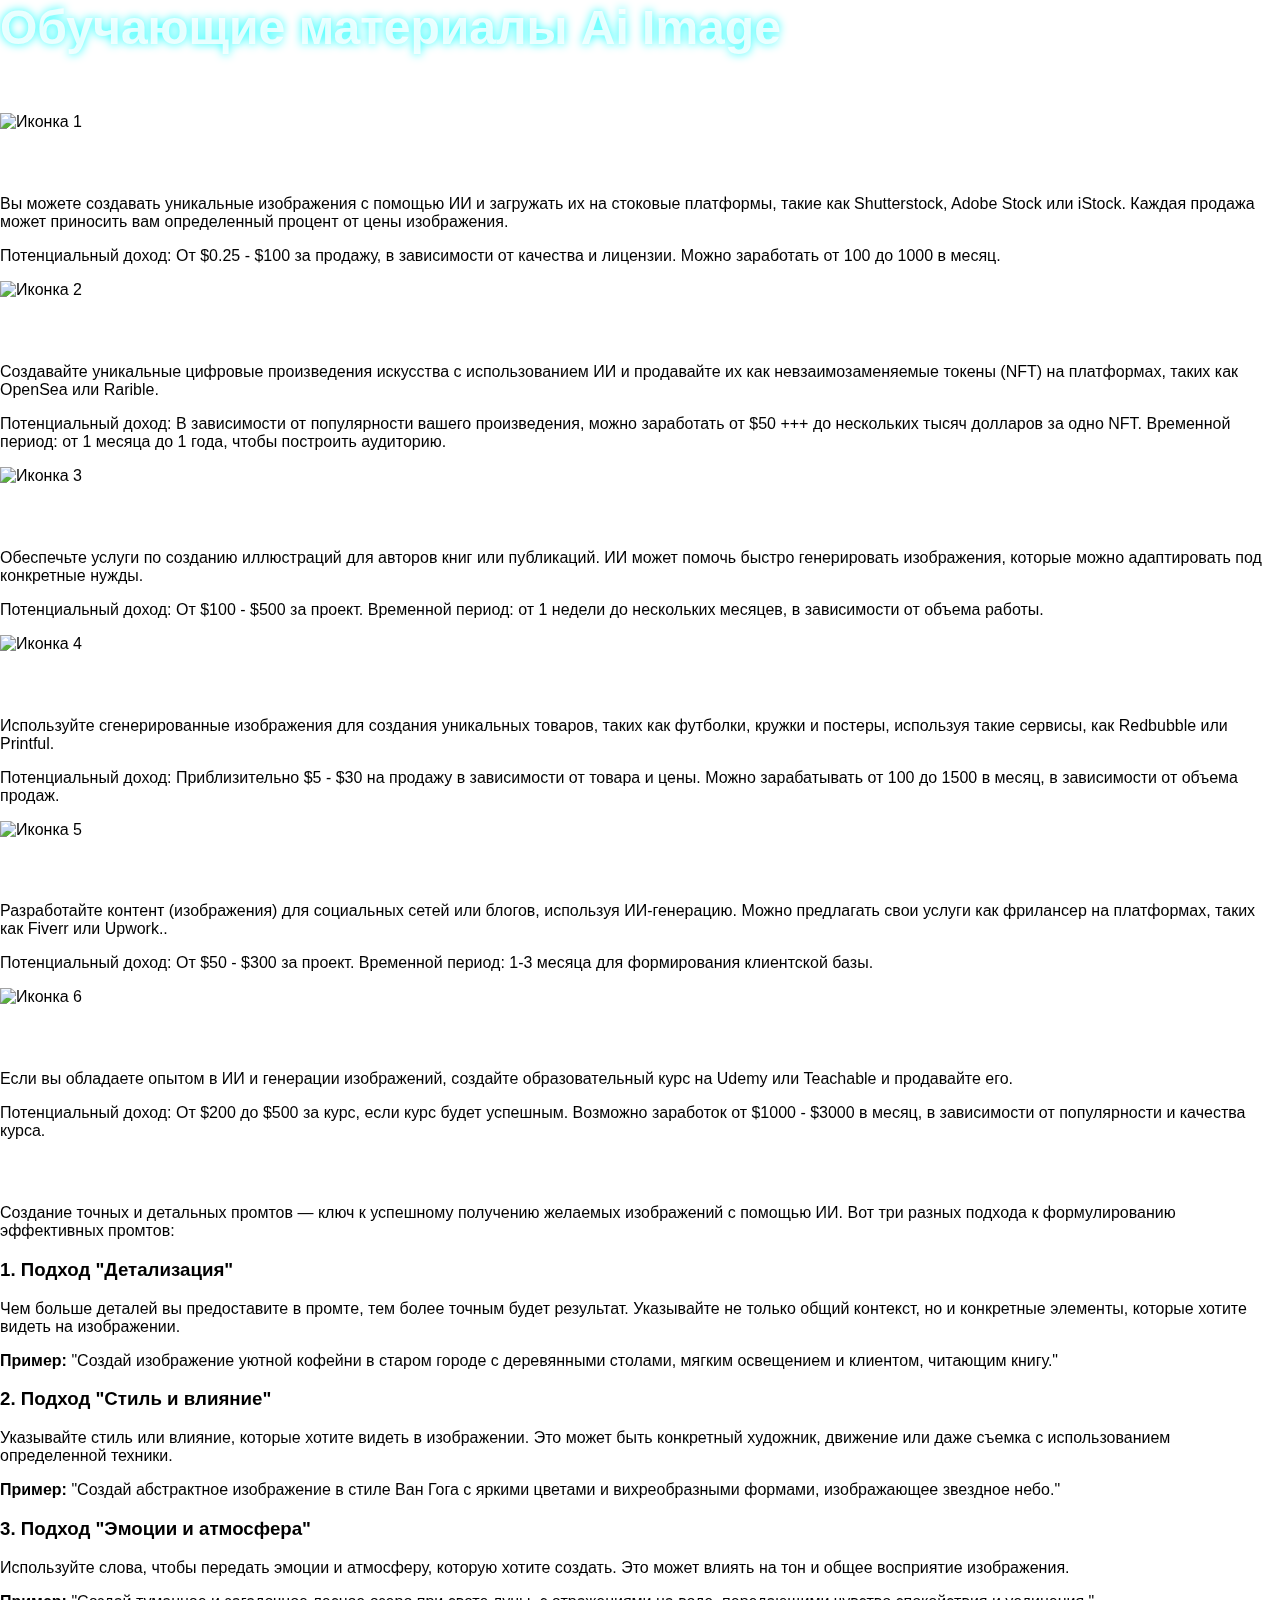
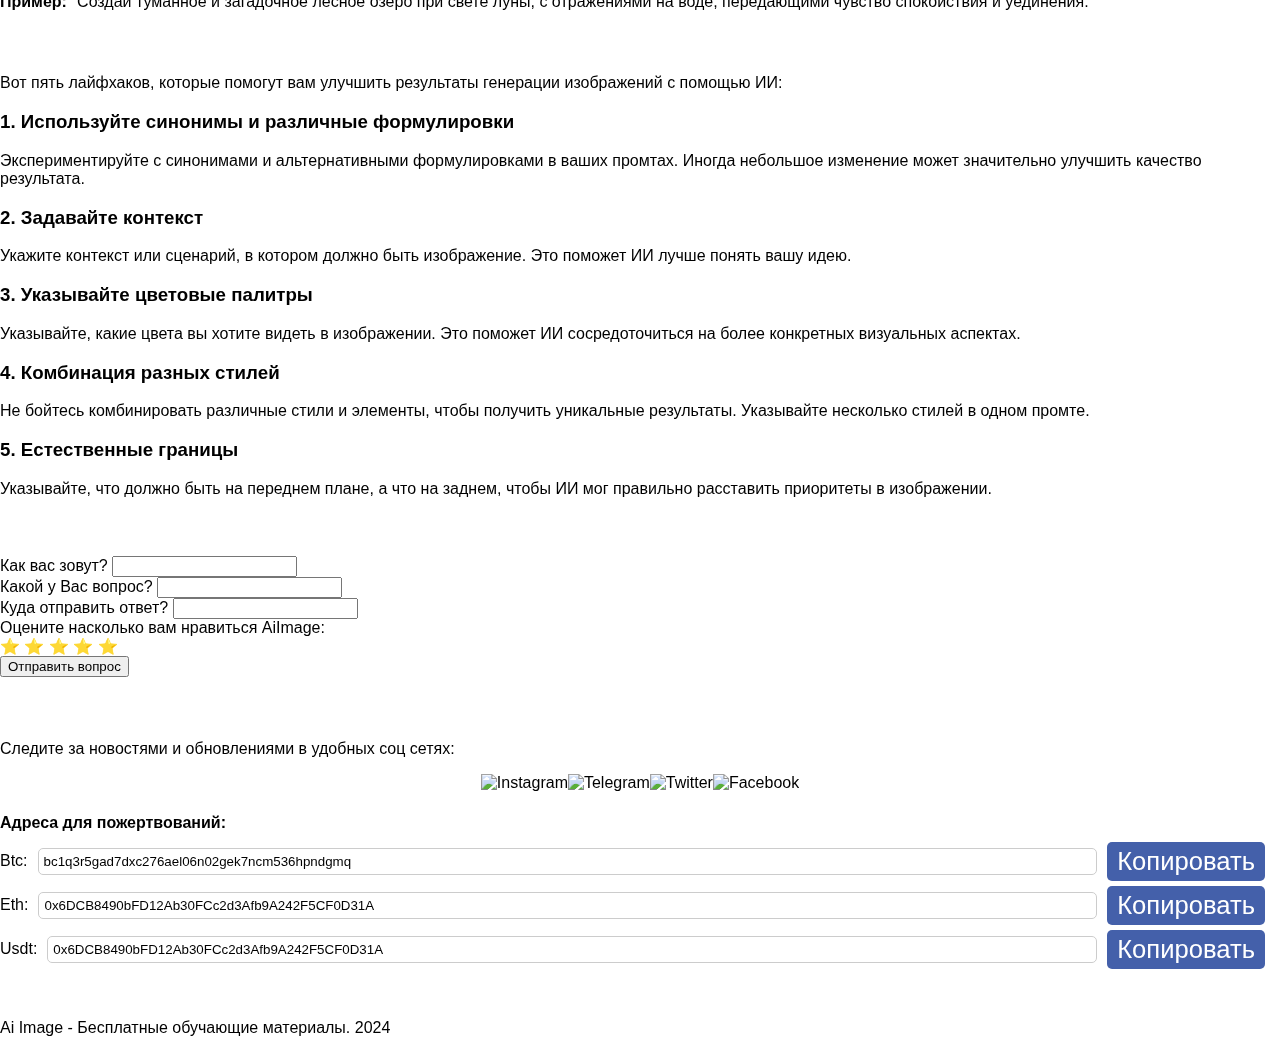
==== commit 545fa39d: "Update mat.html" ====
--- a/mat.html
+++ b/mat.html
@@ -1,290 +1,1123 @@
-<html lang="ru">
-<head>
-    <meta charset="UTF-8">
-    <meta name="viewport" content="width=device-width, initial-scale=1.0">
-<script src="https://cdn.jsdelivr.net/npm/sweetalert2@11"></script>
-
-
-    <title>AI Image</title>
-    <link rel="stylesheet" href="styles.css">
-</head>
-<body>
-<div class="content">
-<header>
-    <div class="header-container">
-        <img src="https://i.gifer.com/yy3.gif" alt="Animation" class="header-animation">
-        <h1 class="animated-title">AIImage v2.0 PRO</h1>
-    </div>
-</header>
-
-    <div class="container">
-    <div class="input-wrapper">
-        <textarea id="text-input" placeholder="ВВЕДИТЕ ОПИСАНИЕ КАРТИНКИ..."></textarea>
-        <span id="clear-text" class="clear-icon">&times;</span>
-    </div>
+<html lang="ru">  
+<head>  
+    <meta charset="UTF-8">  
+    <meta name="viewport" content="width=device-width, initial-scale=1.0">  
+    <title>Как зарабатывать на сгенерированных ИИ изображениях</title>  
+    <link rel="stylesheet" href="styles.css">  
+</head>  
+<body>  
+    <div class="background"></div>  
+    <div class="content">  
+        <h1>Обучающие материалы Ai Image</h1>   <h2>Как начать зарабатывать на сгенерированных ИИ изображениях?
+</h2> 
+        <div class="cards-container">  
+            <div class="card" onclick="openModal('modal1')">  
+                <img src="https://cdn-icons-png.freepik.com/256/1163/1163288.png?semt=ais_hybrid" alt="Иконка 1">  
+                <h2>1. Продажа изображений на стоковых платформах (Сложность: 3)</h2>  
+                <p>Вы можете создавать уникальные изображения с помощью ИИ и загружать их на стоковые платформы, такие как Shutterstock, Adobe Stock или iStock. Каждая продажа может приносить вам определенный процент от цены изображения. </p>
+             <p>Потенциальный доход: От $0.25 - $100 за продажу, в зависимости от качества и лицензии. Можно заработать от 100 до 1000 в месяц.</p>
+            </div>  
+            <div class="card" onclick="openModal('modal2')">  
+                <img src="https://cdn-icons-png.freepik.com/256/8631/8631127.png?semt=ais_hybrid" alt="Иконка 2">  
+                <h2>2. Создание и продажа NFT (Сложность: 4)</h2>  
+                <p>Создавайте уникальные цифровые произведения искусства с использованием ИИ и продавайте их как невзаимозаменяемые токены (NFT) на платформах, таких как OpenSea или Rarible.</p>  
+              <p>Потенциальный доход: В зависимости от популярности вашего произведения, можно заработать от $50 +++ до нескольких тысяч долларов за одно NFT. Временной период: от 1 месяца до 1 года, чтобы построить аудиторию.</p>
+            </div>  
+            <div class="card" onclick="openModal('modal3')">  
+                <img src="https://cdn-icons-png.freepik.com/256/1429/1429789.png?semt=ais_hybrid" alt="Иконка 3">  
+                <h2>3. Илюстрации для книг и публикаций (Сложность: 3)</h2>  
+                <p>Обеспечьте услуги по созданию иллюстраций для авторов книг или публикаций. ИИ может помочь быстро генерировать изображения, которые можно адаптировать под конкретные нужды.</p>  
+              <p>Потенциальный доход: От $100 - $500 за проект. Временной период: от 1 недели до нескольких месяцев, в зависимости от объема работы.</p> 
+            </div>  
+            <div class="card" onclick="openModal('modal4')">  
+                <img src="https://cdn-icons-png.freepik.com/256/8229/8229230.png?semt=ais_hybrid" alt="Иконка 4">  
+                <h2>4. Создание мерчендайза (Сложность: 3)
+</h2>  
+                <p>Используйте сгенерированные изображения для создания уникальных товаров, таких как футболки, кружки и постеры, используя такие сервисы, как Redbubble или Printful.</p>  
+                <p>Потенциальный доход: Приблизительно $5 - $30 на продажу в зависимости от товара и цены. Можно зарабатывать от 100 до 1500 в месяц, в зависимости от объема продаж.</p>
+            </div>  
+            <div class="card" onclick="openModal('modal5')">  
+                <img src="https://cdn-icons-png.freepik.com/256/7253/7253178.png?semt=ais_hybrid" alt="Иконка 5">  
+                <h2>5. Ведение социальных сетей и контент для блогов (Сложность: 2)</h2>  
+                <p>Разработайте контент (изображения) для социальных сетей или блогов, используя ИИ-генерацию. Можно предлагать свои услуги как фрилансер на платформах, таких как Fiverr или Upwork..</p>  
+              <p>Потенциальный доход: От $50 - $300 за проект. Временной период: 1-3 месяца для формирования клиентской базы.</p>
+            </div>  
+            <div class="card" onclick="openModal('modal6')">  
+                <img src="https://cdn-icons-png.freepik.com/256/8438/8438858.png?semt=ais_hybrid" alt="Иконка 6">  
+                <h2>6. Создание и продажа курсов по искусственному интеллекту (Сложность: 5)</h2> 
+                <p>Если вы обладаете опытом в ИИ и генерации изображений, создайте образовательный курс на Udemy или Teachable и продавайте его.</p>  
+             <p>Потенциальный доход: От $200 до $500 за курс, если курс будет успешным. Возможно заработок от $1000 - $3000 в месяц, в зависимости от популярности и качества курса.</p>
+            </div>  
+        </div>  
+
+        <div class="progress-container">  
+            <div class="progress-bar" id="progress-bar"></div>  
+        </div>  
+
+<!-- Модальное окно 1 -->
+<div id="modal1" class="modal">
+    <div class="modal-content">
+        <span class="close" onclick="closeModal('modal1')">&times;</span>
+        <h1 class="modal-title">Продажа изображений на стоковых платформах</h1>
+        <img src="https://cdn-icons-png.freepik.com/256/1163/1163288.png?semt=ais_hybrid" alt="Иконка" class="modal-icon">
+
+        <div class="difficulty">
+            <span class="difficulty-label">Сложность: </span>
+            <span class="difficulty-stars">?????</span> Очень легко
+        </div>
+
+        <div class="income">
+            <span class="income-label">Доход: </span>
+            <span class="income-stars">?????</span> Средняя доходность
+        </div>
+
+        <h2 class="section-title">Метод продажи изображений</h2>
+        <p class="section-description">Вы можете создавать уникальные изображения с помощью ИИ и загружать их на стоковые платформы, такие как Shutterstock, Adobe Stock или iStock. Каждая продажа может приносить вам определенный процент от цены изображения.</p>
+
+        <h2 class="section-title">Потенциальный доход</h2>
+        <p class="section-description">От $0.25 до $100 за продажу, в зависимости от качества и лицензии. Можно заработать от $100 до $1000 в месяц, что делает эту возможность привлекательной для тех, кто хочет начать зарабатывать на своих творениях.</p>
+
+        <h2 class="section-title">Период времени для запуска</h2>
+        <p class="section-description">Для запуска и получения первых результатов вам потребуется всего несколько дней. Зарегистрируйтесь на платформах, загрузите свои изображения и ждите, пока они начнут продаваться. Это быстрый и эффективный способ начать зарабатывать на своих навыках.</p>
+
+        <div class="services-container">
+            <div class="service">
+                <h3>Shutterstock</h3>
+                <p>Широкая аудитория и высокие выплаты.</p>
+                <p>Оплата: до 30% от продаж.</p>
+                <p>Функционал: Огромная библиотека изображений, анализ спроса.</p>
+                <button onclick="window.open('https://www.shutterstock.com')">Регистрация</button>
+            </div>
+            <div class="service">
+                <h3>Adobe Stock</h3>
+                <p>Интеграция с Adobe Creative Cloud.</p>
+                <p>Оплата: до 33% от продаж.</p>
+                <p>Функционал: Легкий доступ к клиентам Adobe.</p>
+                <button onclick="window.open('https://stock.adobe.com')">Регистрация</button>
+            </div>
+            <div class="service">
+                <h3>iStock</h3>
+                <p>Отличные возможности для продажи.</p>
+                <p>Оплата: до 45% от продаж.</p>
+                <p>Функционал: Нишевые сегменты и специализированный контент.</p>
+                <button onclick="window.open('https://www.istockphoto.com')">Регистрация</button>
+            </div>
+            <div class="service">
+                <h3>Dreamstime</h3>
+                <p>Доступные лицензии и простота использования.</p>
+                <p>Оплата: до 60% от продаж.</p>
+                <p>Функционал: Разнообразие форматов и лицензий.</p>
+                <button onclick="window.open('https://www.dreamstime.com')">Регистрация</button>
+            </div>
+            <div class="service">
+                <h3>Alamy</h3>
+                <p>Высокие выплаты и гибкость.</p>
+                <p>Оплата: до 50% от продаж.</p>
+                <p>Функционал: Безопасный контент и хорошая репутация.</p>
+                <button onclick="window.open('https://www.alamy.com')">Регистрация</button>
+            </div>
+        </div>
+
+        <h2 class="section-title">Пошаговый план запуска</h2>
+        <p class="section-description bold">1. Зарегистрируйтесь на стоковых платформах.</p>
+        <p class="section-description">2. Создайте и загрузите свои уникальные изображения.</p>
+        <p class="section-description">3. Промоутируйте свои работы через социальные сети.</p>
+        
+        <h2 class="section-title">Советы для новичков</h2>
+<ul class="section-description">
+    <li>Изучайте актуальные тренды и требования платформ, чтобы ваши работы соответствовали запросам покупателей.</li>
+    <li>Создавайте уникальные и высококачественные изображения, так как качество напрямую влияет на ваши продажи.</li>
+    <li>Используйте правильные ключевые слова и теги при загрузке изображений, чтобы облегчить их поиск покупателями.</li>
+    <li>Обращайте внимание на освещение и композицию при создании изображений, так как это значительно влияет на восприятие вашей работы.</li>
+    <li>Не бойтесь экспериментировать с разными темами и стилями, чтобы найти свою нишу и привлекать разнообразных клиентов.</li>
+    <li>Анализируйте свои продажи и изучайте, какие изображения пользуются наибольшим спросом, чтобы оптимизировать свой портфель.</li>
+    <li>Будьте терпеливы и не расстраивайтесь из-за первоначальных неудач — процесс накапливания продаж может занять время.</li>
+</ul>
+
       
-        <div id="button-container">
-            <button id="generate">Generate</button>
-            <button id="generate-multiple">Generate 5</button>
-        </div>
-    </div>
-  
-    <div class="container-2">
-        <div class="vertical-containers">
-            <div class="left-container">
-                <table id="historyTable">
-                    <thead>
-                        <tr>
-                            <th>Моя история запросов:</th>
-                        </tr>
-                    </thead>
-                    <tbody></tbody>
-                </table>
-            </div>
-          
-            <div class="right-container">
-    <h2>Настройки генерации изображения:</h2>
-    
-    <div class="select-container">
-    <span class="tooltip" data-tooltip="Выберите художественный стиль, который придаст вашему изображению уникальный характер.">?</span>
-    <select id="style-select">
-        <option value="">▪️▪️▪️ Выберите стиль ▪️▪️▪️</option>
-        <option value="impressionism">Импрессионизм</option>
-        <option value="surrealism">Сюрреализм</option>
-        <option value="pop-art">Поп-арт</option>
-        <option value="cubism">Кубизм</option>
-        <option value="realism">Реализм</option>
-    </select>
-</div>
-    
-<div class="select-container"> 
-    <span class="tooltip" data-tooltip="Выберите формат изображения для управления его пропорциями и ориентацией. 'Квадрат' подходит для симметричных композиций, 'Портрет' — для фокусировки на вертикальных элементах, 'Пейзаж' — для широких сцен.">?</span>
-    <select id="format-select">
-        <option value="">▪️▪️▪️ Выберите формат ▪️▪️▪️</option>
-        <option value="square">Квадрат</option>
-        <option value="portrait">Портрет</option>
-        <option value="landscape">Пейзаж</option>
-    </select>
-</div>
-
-<div class="select-container">
-    <span class="tooltip" data-tooltip="Выберите цветовой тон для изображения. 'Тёплые тона' добавят уютные оттенки, 'Холодные тона' придадут свежесть, 'Монохром' сделает изображение одноцветным, 'Пастельные цвета' создадут мягкий эффект, а 'Контрастные цвета' — яркий и выразительный.">?</span>
-    <select id="tone-select">
-        <option value="">▪️▪️▪️ Выберите тон ▪️▪️▪️</option>
-        <option value="warm">Тёплые тона</option>
-        <option value="cool">Холодные тона</option>
-        <option value="monochrome">Монохром</option>
-        <option value="pastel">Пастельные цвета</option>
-        <option value="contrast">Контрастные цвета</option>
-    </select>
-</div>
-
-<div class="select-container">
-    <span class="tooltip" data-tooltip="Выберите тему, которая станет основой сюжета изображения. 'Природа' добавит естественные элементы, 'Городские пейзажи' — архитектурные формы, 'Фантазия' оживит сказочные детали, 'Научная фантастика' — футуристические элементы, а 'Ретро' придаст винтажный стиль.">?</span>
-    <select id="theme-select">
-        <option value="">▪️▪️▪️ Выберите тему ▪️▪️▪️</option>
-        <option value="nature">Природа</option>
-        <option value="urban">Городские пейзажи</option>
-        <option value="fantasy">Фантазия</option>
-        <option value="sci-fi">Научная фантастика</option>
-        <option value="retro">Ретро</option>
-    </select>
-</div>
-
-<div class="select-container">
-    <span class="tooltip" data-tooltip="Выберите фильтр, чтобы изменить визуальные эффекты. 'Чёрно-белый' добавит классический оттенок, 'Винтаж' придаст изображению старинный стиль, 'Сепия' — теплый коричневый тон, 'Размытие' создаст мягкий фокус, а 'Резкость' — выделит детали.">?</span>
-    <select id="filter-select">
-        <option value="">▪️▪️▪️ Выберите фильтр ▪️▪️▪️</option>
-        <option value="black-and-white">Чёрно-белый</option>
-        <option value="vintage">Винтаж</option>
-        <option value="sepia">Сепия</option>
-        <option value="blur">Размытие</option>
-        <option value="sharpen">Резкость</option>
-    </select>
-</div>
-
-<div class="select-container">
-    <span class="tooltip" data-tooltip="Выберите тип персонажа для изображения. Например, 'Дедушка' придаст зрелость, 'Мужчина' или 'Женщина' добавят современные черты, а 'Мальчик' или 'Девочка' — молодость и наивность.">?</span>
-    <select id="character-select">
-        <option value="">▪️▪️▪️ Выберите персонажа ▪️▪️▪️</option>
-        <option value="grandfather">Дедушка</option>
-        <option value="grandmother">Бабушка</option>
-        <option value="man">Мужчина</option>
-        <option value="woman">Женщина</option>
-        <option value="young-man">Парень</option>
-        <option value="young-woman">Девушка</option>
-        <option value="boy">Мальчик</option>
-        <option value="girl">Девочка</option>
-    </select>
-</div>
-
-<div class="select-container">
-    <span class="tooltip" data-tooltip="Выберите место для сцены. Например, 'Город' добавит урбанистический фон, 'Лес' — природный, а 'Эйфелева башня' и 'Статуя свободы' придадут узнаваемые символы.">?</span>
-    <select id="place-select">
-        <option value="">▪️▪️▪️ Выберите место ▪️▪️▪️</option>
-        <option value="city">Город</option>
-        <option value="village">Село</option>
-        <option value="by-river">Река</option>
-        <option value="by-sea">Море</option>
-        <option value="by-ocean">Океан</option>
-        <option value="forest">Лес</option>
-        <option value="mountains">Горы</option>
-        <option value="everest">Гора Эверест</option>
-        <option value="eiffel-tower">Эйфелева башня</option>
-        <option value="statue-of-liberty">Статуя свободы</option>
-        <option value="skyscraper-edge">Небоскрёб</option>
-        <option value="cruise-ship">Круизный лайнер</option>
-        <option value="airplane">В самолёте</option>
-        <option value="space-station">В космической станции</option>
-        <option value="hotel">В отеле</option>
-        <option value="near-house">Возле дома</option>
-        <option value="inside-house">В доме</option>
-    </select>
-</div>
-
-  </div>
-</div>
-
-<div class="app-panel-container">
-  <h2>Меняйте тему в 1 клик. Ставьте свои любимые фото!</h2>
-</div>
-  <div class="background-controls">
-    <label for="background-upload" class="upload-label">
-        <img src="https://cdn4.iconfinder.com/data/icons/success-filloutline/64/ebook-e_learning-education-plant-online-512.png" alt="Upload Icon" class="upload-icon">
-        Загрузите свой фон | сменить тему
-    </label>
-    <button id="remove-background">Удалить</button>
-    <input type="file" id="background-upload" style="display: none;" accept="image/*">
-</div>
-  
-<div class="app-panel-container">
-    <span class="arrow-left"></span> <!-- Левая стрелка -->
-    <span class="arrow-right"></span> <!-- Правая стрелка -->
-    
-<h2>Топ-5 сервисов для улучшения и редактирования изображений:</h2>
-    <div class="app-panel">
-        <div class="app-card">
-    <img src="https://images.sftcdn.net/images/t_app-icon-m/p/ca9cc5b8-0973-4631-87cb-f25e8d4e2b2b/4161190089/waifu2x-logo" alt="Логотип" style="width: 30px; height: 30px; margin-right: 10px; vertical-align: middle;">
-    <h3 style="display: inline;">1. Waifu2x</h3>
-    <p>Улучшите качество и масштаб, без регистрации, онлайн.</p>
-          <p>▪️ Уменьшить шум, уеличить разрешение</p> 
-          <p>▪ Бесплатный полностью </p>
-          <p>Хорошо подходит для жанров "Anime" и "Реализм".</p>
-    <div class="button-card"> 
-       <button class="button-link" onclick="window.open('https://waifu2x.booru.pics/', '_blank')">Перейти</button>
-   </div>
-</div>
-
-<div class="app-card">
-    <img src="https://encrypted-tbn0.gstatic.com/images?q=tbn:ANd9GcTJzawsgXHriluIErQtcoiXW8NtovNrvq21gxBVQgxBzm38vl8GUIOA2FGK0qCzFvafcOU&usqp=CAU" style="width: 30px; height: 30px; margin-right: 10px; vertical-align: middle;">
-    <h3 style="display: inline;">2. Photopea</h3>
-    <p>Аналог фотошопа, бесплатный, без регистрации, онлайн.</p>
-    <p>▪️ Поддержка слоев и масок</p> 
-    <p>▪️ Бесплатный полностью</p>
-    <p>Идеально для редактирования изображений разных форматов, добавление текстов и т.д..</p>
-    <div class="button-card"> 
-        <button class="button-link" onclick="window.open('https://www.photopea.com/', '_blank')">Перейти</button>
-    </div>
-</div>
-
-<div class="app-card">
-    <img src="https://encrypted-tbn0.gstatic.com/images?q=tbn:ANd9GcT45OV-zrGjQV4kthoUy3pKTrvQcct4YWvGAZbD1HojfPkf36phA0_OUESXQIgAU6hzPLk&usqp=CAU" style="width: 30px; height: 30px; margin-right: 10px; vertical-align: middle;">
-    <h3 style="display: inline;">3. LunaPic</h3>
-    <p>Широкий выбор стилизации, улучшения и редактирования, онлайн.</p>
-    <p>▪️ Более 200 инструментов и эффектов</p> 
-    <p>▪️ Простота использования без регистрации и полностью бесплатно.</p>
-    <p>Отлично для быстрого редактирования и фильтров.</p>
-    <div class="button-card"> 
-        <button class="button-link" onclick="window.open('https://www5.lunapic.com/editor/', '_blank')">Перейти</button>
-    </div>
-</div>
-
-<div class="app-card">
-    <img src="https://www.remove.bg/favicon-32x32.png" style="width: 30px; height: 30px; margin-right: 10px; vertical-align: middle;">
-    <h3 style="display: inline;">4. Remove.bg</h3>
-    <p>Удаление фона в один клик, бесплатно, без регистрации, онлайн.</p>
-    <p>▪️ Высокая точность обработки</p> 
-    <p>▪️ Поддержка различных разрешений</p>
-    <p>Прекрасно подходит для портретов и объектов.</p>
-    <div class="button-card"> 
-        <button class="button-link" onclick="window.open('https://www.remove.bg/ru', '_blank')">Перейти</button>
+<h2 class="section-title">Лайфхаки</h2>
+<ul class="section-description">
+    <li>Регулярно обновляйте свой портфель и тестируйте разные стили и темы.</li>
+    <li>Создавайте серии изображений по одной теме, чтобы увеличить вероятность продаж — покупатели часто ищут наборы связанных работ.</li>
+    <li>Участвуйте в конкурсах и акциях на стоковых платформах, чтобы повысить свою видимость и привлечь новых клиентов.</li>
+    <li>Занимайтесь активным продвижением своих работ в социальных сетях и на платформах для фрилансеров, чтобы расширить свою аудиторию.</li>
+</ul>
+
+
+        <h2 class="section-title">Статистика сервисов</h2>
+        <table class="statistics-table">
+            <tr>
+                <th>Платформа</th>
+                <th>Оплата (%)</th>
+                <th>Средний доход (в месяц)</th>
+                <th>Популярность</th>
+                <th>Гео</th>
+            </tr>
+            <tr>
+                <td>Shutterstock</td>
+                <td>30%</td>
+                <td>$500</td>
+                <td>Очень высокая</td>
+                <td>Глобально</td>
+            </tr>
+            <tr>
+                <td>Adobe Stock</td>
+                <td>33%</td>
+                <td>$400</td>
+                <td>Высокая</td>
+                <td>Глобально</td>
+            </tr>
+            <tr>
+                <td>iStock</td>
+                <td>45%</td>
+                <td>$300</td>
+                <td>Средняя</td>
+                <td>Глобально</td>
+            </tr>
+            <tr>
+                <td>Dreamstime</td>
+                <td>60%</td>
+                <td>$200</td>
+                <td>Низкая</td>
+                <td>Глобально</td>
+            </tr>
+            <tr>
+                <td>Alamy</td>
+                <td>50%</td>
+                <td>$250</td>
+                <td>Средняя</td>
+                <td>Глобально</td>
+            </tr>
+        </table>
+      
+        <button onclick="closeModal('modal1')">Прочитал!</button>
     </div>
 </div>
       
-<div class="app-card">
-    <img src="[data-uri]" style="width: 30px; height: 30px; margin-right: 10px; vertical-align: middle;">
-    <h3 style="display: inline;">5. ImgLarger</h3>
-    <p>Улучшение качества изображения, много инструментов ИИ.</p>
-    <p>▪️ Поддержка различных форматов</p> 
-    <p>▪️ Бесплатно первые 100 шт.</p>
-    <p>Идеально подходит для фотографий и графики.</p>
-    <div class="button-card"> 
-        <button class="button-link" onclick="window.open('https://imglarger.com/', '_blank')">Перейти</button>
+<!-- Модальное окно 2 -->
+<div id="modal2" class="modal">
+    <div class="modal-content">
+        <span class="close" onclick="closeModal('modal2')">&times;</span>
+        <h1 class="modal-title">Создание и продажа NFT</h1>
+        <img src="https://cdn-icons-png.freepik.com/256/8631/8631127.png?semt=ais_hybrid" alt="Иконка" class="modal-icon">
+
+        <div class="difficulty">
+            <span class="difficulty-label">Сложность: </span>
+            <span class="difficulty-stars">?????</span> Нормально
+        </div>
+
+        <div class="income">
+            <span class="income-label">Доход: </span>
+            <span class="income-stars">?????</span> Хорошая доходность
+        </div>
+
+        <h2 class="section-title">Метод создания и продажи NFT</h2>
+        <p class="section-description">Создавайте уникальные цифровые произведения искусства с использованием ИИ и продавайте их как невзаимозаменяемые токены (NFT) на платформах, таких как OpenSea или Rarible. NFT позволяют продавать ваше искусство в виде цифровых активов, которые нельзя заменить или копировать.</p>
+
+        <h2 class="section-title">Потенциальный доход</h2>
+        <p class="section-description">В зависимости от популярности вашего произведения, можно заработать от $50 до нескольких тысяч долларов за одно NFT. Это делает данный метод заработка особенно привлекательным для творческих людей, стремящихся monetизировать свои таланты.</p>
+
+        <h2 class="section-title">Период времени для запуска</h2>
+        <p class="section-description">Чтобы построить аудиторию и начать зарабатывать, вам потребуется от 1 месяца до 1 года. Начните с создания нескольких уникальных произведений и продвигайте их в социальных сетях для привлечения внимания.</p>
+
+        <div class="services-container">
+            <div class="service">
+                <h3>OpenSea</h3>
+                <p>Одна из крупнейших платформ для торговли NFT.</p>
+                <p>Оплата: комиссия 2.5% с продажи.</p>
+                <p>Функционал: Удобный интерфейс, поддержка различных токенов.</p>
+                <button onclick="window.open('https://opensea.io')">Регистрация</button>
+            </div>
+            <div class="service">
+                <h3>Rarible</h3>
+                <p>Децентрализованная платформа для создания и продажи NFT.</p>
+                <p>Оплата: комиссия 2.5% с продажи.</p>
+                <p>Функционал: Социальные функции, возможность голосовать за изменения.</p>
+                <button onclick="window.open('https://rarible.com')">Регистрация</button>
+            </div>
+            <div class="service">
+                <h3>Mintable</h3>
+                <p>Простота создания NFT с возможностью моментального выпуска.</p>
+                <p>Оплата: комиссия 2.5% с продажи.</p>
+                <p>Функционал: Легкая интеграция с Ethereum и другие функции.</p>
+                <button onclick="window.open('https://mintable.app')">Регистрация</button>
+            </div>
+            <div class="service">
+                <h3>Nifty Gateway</h3>
+                <p>Платформа для продажи высококачественных NFT от известных художников.</p>
+                <p>Оплата: комиссия зависит от сделки.</p>
+                <p>Функционал: Поддержка кредитных карт, специальные коллекции.</p>
+                <button onclick="window.open('https://niftygateway.com')">Регистрация</button>
+            </div>
+            <div class="service">
+                <h3>Foundation</h3>
+                <p>Платформа для художников и коллекционеров NFT.</p>
+                <p>Оплата: комиссия 15% с продажи.</p>
+                <p>Функционал: Эксклюзивный доступ к аукционам и продажам.</p>
+                <button onclick="window.open('https://foundation.app')">Регистрация</button>
+            </div>
+        </div>
+
+        <h2 class="section-title">Пошаговый план запуска</h2>
+        <p class="section-description bold">1. Создайте уникальные цифровые произведения искусства.</p>
+        <p class="section-description">2. Выберите платформу для продажи NFT.</p>
+        <p class="section-description">3. Настройте профиль и загрузите свои работы.</p>
+        
+        <h2 class="section-title">Советы для новичков</h2>
+<ul class="section-description">
+    <li>Изучайте рынок NFT, следите за трендами и взаимодействуйте с сообществом для привлечения аудитории.</li>
+    <li>Определите свою целевую аудиторию и создавайте контент, который будет ей интересен.</li>
+    <li>Изучите платформы для создания и продажи NFT, чтобы выбрать ту, которая лучше всего подходит для вас.</li>
+    <li>Обратите внимание на качество своих работ — чем лучше качество, тем выше вероятность продаж.</li>
+    <li>Не бойтесь делиться своими творениями в сообществах, чтобы получить обратную связь и улучшить свои навыки.</li>
+    <li>Следите за успешными художниками в пространстве NFT, чтобы понять, что работает, а что нет.</li>
+</ul>
+
+<h2 class="section-title">Лайфхаки</h2>
+<ul class="section-description">
+    <li>Используйте социальные сети для продвижения своих NFT и создания ажиотажа вокруг своих работ.</li>
+    <li>Создавайте ограниченные серии NFT, чтобы увеличить их ценность и привлечь внимание коллекционеров.</li>
+    <li>Проводите виртуальные выставки и аукционы, чтобы продемонстрировать свои работы и взаимодействовать с потенциальными покупателями.</li>
+    <li>Общайтесь с другими создателями NFT и сотрудничайте с ними для расширения вашей аудитории.</li>
+</ul>
+
+
+        <h2 class="section-title">Статистика сервисов</h2>
+        <table class="statistics-table">
+            <tr>
+                <th>Платформа</th>
+                <th>Комиссия (%)</th>
+                <th>Средний доход (в месяц)</th>
+                <th>Популярность</th>
+                <th>Гео</th>
+            </tr>
+            <tr>
+                <td>OpenSea</td>
+                <td>2.5%</td>
+                <td>$1000</td>
+                <td>Очень высокая</td>
+                <td>Глобально</td>
+            </tr>
+            <tr>
+                <td>Rarible</td>
+                <td>2.5%</td>
+                <td>$800</td>
+                <td>Высокая</td>
+                <td>Глобально</td>
+            </tr>
+            <tr>
+                <td>Mintable</td>
+                <td>2.5%</td>
+                <td>$600</td>
+                <td>Средняя</td>
+                <td>Глобально</td>
+            </tr>
+            <tr>
+                <td>Nifty Gateway</td>
+                <td>Зависит от сделки</td>
+                <td>$1200</td>
+                <td>Высокая</td>
+                <td>Глобально</td>
+            </tr>
+            <tr>
+                <td>Foundation</td>
+                <td>15%</td>
+                <td>$900</td>
+                <td>Средняя</td>
+                <td>Глобально</td>
+            </tr>
+        </table>
+
+        <button onclick="closeModal('modal2')">Прочитал!</button>
     </div>
 </div>
-        <!-- Добавьте больше карточек при необходимости -->
+
+        <!-- Модальное окно 3 -->
+<div id="modal3" class="modal">
+    <div class="modal-content">
+        <span class="close" onclick="closeModal('modal3')">&times;</span>
+        <h1 class="modal-title">Иллюстрации для книг и публикаций</h1>
+        <img src="https://cdn-icons-png.freepik.com/256/1429/1429789.png?semt=ais_hybrid" alt="Иконка" class="modal-icon">
+
+        <div class="difficulty">
+            <span class="difficulty-label">Сложность: </span>
+            <span class="difficulty-stars">?????</span> Нормально
+        </div>
+
+        <div class="income">
+            <span class="income-label">Доход: </span>
+            <span class="income-stars">?????</span> Средняя доходность
+        </div>
+
+        <h2 class="section-title">Метод создания иллюстраций</h2>
+        <p class="section-description">Обеспечьте услуги по созданию иллюстраций для авторов книг или публикаций. ИИ может помочь быстро генерировать изображения, которые можно адаптировать под конкретные нужды. Это позволяет авторам сэкономить время и получить качественные изображения для своих проектов.</p>
+
+        <h2 class="section-title">Потенциальный доход</h2>
+        <p class="section-description">Вы можете зарабатывать от $100 до $500 за проект в зависимости от сложности и объема работы. Это создает отличную возможность для фрилансеров и художников, желающих монетизировать свои навыки в создании иллюстраций.</p>
+
+        <h2 class="section-title">Период времени для запуска</h2>
+        <p class="section-description">Временной период может составлять от 1 недели до нескольких месяцев, в зависимости от объема работы и требований клиентов. Начните с создания нескольких образцов работ и продвигайте свои услуги через онлайн-платформы.</p>
+
+        <div class="services-container">
+            <div class="service">
+                <h3>Fiverr</h3>
+                <p>Платформа для фрилансеров, предлагающих услуги по созданию иллюстраций.</p>
+                <p>Оплата: от $5 до $500 за проект.</p>
+                <p>Функционал: Простота использования и доступ к широкой аудитории.</p>
+                <button onclick="window.open('https://www.fiverr.com')">Регистрация</button>
+            </div>
+            <div class="service">
+                <h3>Upwork</h3>
+                <p>Международная платформа для поиска фрилансеров и проектов.</p>
+                <p>Оплата: от $10 до $500 за проект.</p>
+                <p>Функционал: Гибкость в выборе проектов и заказчиков.</p>
+                <button onclick="window.open('https://www.upwork.com')">Регистрация</button>
+            </div>
+            <div class="service">
+                <h3>99designs</h3>
+                <p>Платформа для дизайнеров и художников.</p>
+                <p>Оплата: зависит от проекта, возможны конкурсы.</p>
+                <p>Функционал: Возможность участвовать в конкурсах для получения проектов.</p>
+                <button onclick="window.open('https://99designs.com')">Регистрация</button>
+            </div>
+            <div class="service">
+                <h3>Behance</h3>
+                <p>Социальная сеть для дизайнеров и художников.</p>
+                <p>Оплата: от $100 до $500 за проект.</p>
+                <p>Функционал: Витрина работ и возможность найти клиентов.</p>
+                <button onclick="window.open('https://www.behance.net')">Регистрация</button>
+            </div>
+            <div class="service">
+                <h3>ArtStation</h3>
+                <p>Платформа для художников и иллюстраторов.</p>
+                <p>Оплата: от $50 до $500 за проект.</p>
+                <p>Функционал: Профессиональная платформа для продажи искусства.</p>
+                <button onclick="window.open('https://www.artstation.com')">Регистрация</button>
+            </div>
+        </div>
+
+        <h2 class="section-title">Пошаговый план запуска</h2>
+        <p class="section-description bold">1. Создайте портфолио своих иллюстраций.</p>
+        <p class="section-description">2. Зарегистрируйтесь на фриланс-платформах.</p>
+        <p class="section-description">3. Начните предлагать свои услуги и активно ищите клиентов.</p>
+        
+        <h2 class="section-title">Советы для новичков</h2>
+<ul class="section-description">
+    <li>Работайте над качеством своих иллюстраций и учитывайте пожелания клиентов для достижения лучших результатов.</li>
+    <li>Изучайте стиль и жанр книг, для которых вы создаете иллюстрации, чтобы соответствовать ожиданиям авторов.</li>
+    <li>Соберите портфолио с разнообразными работами, чтобы продемонстрировать свой стиль и возможности.</li>
+    <li>Не бойтесь просить обратную связь от клиентов, чтобы улучшать свои работы и навыки.</li>
+    <li>Участвуйте в сообществах и форумах для иллюстраторов, чтобы обмениваться опытом и находить клиентов.</li>
+</ul>
+
+<h2 class="section-title">Лайфхаки</h2>
+<ul class="section-description">
+    <li>Развивайте свои навыки и изучайте новые техники, чтобы оставаться конкурентоспособным на рынке.</li>
+    <li>Создавайте образцы иллюстраций для различных жанров и тем, чтобы расширить круг потенциальных клиентов.</li>
+    <li>Предлагайте дополнительные услуги, такие как создание обложек книг или графики для маркетинга, чтобы увеличить доход.</li>
+    <li>Сетевой маркетинг: используйте социальные сети, чтобы продвигать свои работы и находить клиентов.</li>
+</ul>
+
+        <h2 class="section-title">Статистика сервисов</h2>
+        <table class="statistics-table">
+            <tr>
+                <th>Платформа</th>
+                <th>Оплата</th>
+                <th>Средний доход (в месяц)</th>
+                <th>Популярность</th>
+                <th>Гео</th>
+            </tr>
+            <tr>
+                <td>Fiverr</td>
+                <td>От $5 до $500</td>
+                <td>$300</td>
+                <td>Высокая</td>
+                <td>Глобально</td>
+            </tr>
+            <tr>
+                <td>Upwork</td>
+                <td>От $10 до $500</td>
+                <td>$400</td>
+                <td>Очень высокая</td>
+                <td>Глобально</td>
+            </tr>
+            <tr>
+                <td>99designs</td>
+                <td>Зависит от проекта</td>
+                <td>$600</td>
+                <td>Средняя</td>
+                <td>Глобально</td>
+            </tr>
+            <tr>
+                <td>Behance</td>
+                <td>От $100 до $500</td>
+                <td>$500</td>
+                <td>Высокая</td>
+                <td>Глобально</td>
+            </tr>
+            <tr>
+                <td>ArtStation</td>
+                <td>От $50 до $500</td>
+                <td>$400</td>
+                <td>Средняя</td>
+                <td>Глобально</td>
+            </tr>
+        </table>
+
+        <button onclick="closeModal('modal3')">Прочитал!</button>
     </div>
 </div>
 
-<div class="bottom-container">
-  <div class="news-item" id="news1">
-    <img src="https://cdn4.iconfinder.com/data/icons/success-filloutline/64/document-research-search-file-resume-512.png" alt="Launch Icon" class="news-icon">
-        <p class="news-text"><p class="news-text">Как получить качественное изображение?</p>
-    <p>Указывайте четкие детали: цвет, стиль, настроение и объекты. Чем точнее ваш запрос, тем выше шанс получить желаемый результат!</p>
-    <p class="news-text">Примеры запросов:</p>
-    <p><strong>• • • </strong>Синий дракон, летающий над горным озером, в стиле акварели</p>
-    <p><strong>• • • </strong>Футуристический город с неоновыми огнями ночью</p>
-   </div>
+        <!-- Модальное окно 4 -->
+<div id="modal4" class="modal">
+    <div class="modal-content">
+        <span class="close" onclick="closeModal('modal4')">&times;</span>
+        <h1 class="modal-title">Создание мерчендайза</h1>
+        <img src="https://cdn-icons-png.freepik.com/256/8229/8229230.png?semt=ais_hybrid" alt="Иконка" class="modal-icon">
+
+        <div class="difficulty">
+            <span class="difficulty-label">Сложность: </span>
+            <span class="difficulty-stars">?????</span> Нормально
+        </div>
+
+        <div class="income">
+            <span class="income-label">Доход: </span>
+            <span class="income-stars">?????</span> Средняя доходность
+        </div>
+
+        <h2 class="section-title">Метод создания мерчендайза</h2>
+        <p class="section-description">Используйте сгенерированные изображения для создания уникальных товаров, таких как футболки, кружки и постеры, с помощью таких сервисов, как Redbubble или Printful. Это отличный способ монетизировать свои творения и создать уникальный бренд.</p>
+
+        <h2 class="section-title">Потенциальный доход</h2>
+        <p class="section-description">Приблизительно $5 - $30 на продажу в зависимости от товара и цены. Можно зарабатывать от $100 до $1500 в месяц, в зависимости от объема продаж и вашей маркетинговой стратегии.</p>
+
+        <h2 class="section-title">Период времени для запуска</h2>
+        <p class="section-description">Запуск может занять от 1 недели до нескольких месяцев в зависимости от вашего подхода к дизайну и маркетингу. Начните с создания нескольких дизайнов и их размещения на выбранной платформе.</p>
+
+        <div class="services-container">
+            <div class="service">
+                <h3>Redbubble</h3>
+                <p>Платформа для продажи уникальных товаров с вашими дизайнами.</p>
+                <p>Оплата: от $5 до $30 за продажу.</p>
+                <p>Функционал: Широкий выбор товаров и возможность настройки.</p>
+                <button onclick="window.open('https://www.redbubble.com')">Регистрация</button>
+            </div>
+            <div class="service">
+                <h3>Printful</h3>
+                <p>Сервис печати по запросу и выполнение заказов.</p>
+                <p>Оплата: от $5 до $30 за продажу.</p>
+                <p>Функционал: Интеграция с интернет-магазинами и настраиваемые товары.</p>
+                <button onclick="window.open('https://www.printful.com')">Регистрация</button>
+            </div>
+            <div class="service">
+                <h3>TeeSpring</h3>
+                <p>Платформа для создания и продажи одежды и аксессуаров.</p>
+                <p>Оплата: от $5 до $30 за продажу.</p>
+                <p>Функционал: Удобный интерфейс и возможность создания интернет-магазина.</p>
+                <button onclick="window.open('https://www.teespring.com')">Регистрация</button>
+            </div>
+            <div class="service">
+                <h3>Society6</h3>
+                <p>Платформа для продажи искусства и мерчендайза.</p>
+                <p>Оплата: от $5 до $30 за продажу.</p>
+                <p>Функционал: Поддержка различных товаров, таких как постеры и текстиль.</p>
+                <button onclick="window.open('https://www.society6.com')">Регистрация</button>
+            </div>
+            <div class="service">
+                <h3>Zazzle</h3>
+                <p>Платформа для создания персонализированных товаров.</p>
+                <p>Оплата: от $5 до $30 за продажу.</p>
+                <p>Функционал: Огромный выбор товаров и настройка дизайна.</p>
+                <button onclick="window.open('https://www.zazzle.com')">Регистрация</button>
+            </div>
+        </div>
+
+        <h2 class="section-title">Пошаговый план запуска</h2>
+        <p class="section-description bold">1. Создайте уникальные дизайны для мерчендайза.</p>
+        <p class="section-description">2. Выберите платформу для размещения ваших товаров.</p>
+        <p class="section-description">3. Настройте свой магазин и начните продвигать свои товары.</p>
+        
+       <h2 class="section-title">Советы для новичков</h2>
+<ul class="section-description">
+    <li>Сосредоточьтесь на качестве своих дизайнов и активно используйте социальные сети для продвижения.</li>
+    <li>Изучите целевую аудиторию и создавайте продукты, которые будут им интересны и востребованы.</li>
+    <li>Создавайте разнообразные дизайны для разных товаров, чтобы привлечь более широкую аудиторию.</li>
+    <li>Не забывайте про использование качественных изображений и макетов для представления своих товаров.</li>
+    <li>Поддерживайте обратную связь с клиентами и используйте их отзывы для улучшения дизайнов.</li>
+</ul>
+
+<h2 class="section-title">Лайфхаки</h2>
+<ul class="section-description">
+    <li>Изучайте тренды и следите за успешными дизайнерами для вдохновения.</li>
+    <li>Создавайте уникальные коллекции товаров, чтобы усилить бренд и привлечь внимание покупателей.</li>
+    <li>Участвуйте в конкурсах и акциях на платформах, чтобы повысить видимость своих работ.</li>
+    <li>Используйте платные и бесплатные рекламные инструменты в социальных сетях для продвижения своих товаров.</li>
+</ul>
+
+        <h2 class="section-title">Статистика сервисов</h2>
+        <table class="statistics-table">
+            <tr>
+                <th>Платформа</th>
+                <th>Оплата</th>
+                <th>Средний доход (в месяц)</th>
+                <th>Популярность</th>
+                <th>Гео</th>
+            </tr>
+            <tr>
+                <td>Redbubble</td>
+                <td>От $5 до $30</td>
+                <td>$400</td>
+                <td>Высокая</td>
+                <td>Глобально</td>
+            </tr>
+            <tr>
+                <td>Printful</td>
+                <td>От $5 до $30</td>
+                <td>$600</td>
+                <td>Очень высокая</td>
+                <td>Глобально</td>
+            </tr>
+            <tr>
+                <td>TeeSpring</td>
+                <td>От $5 до $30</td>
+                <td>$350</td>
+                <td>Средняя</td>
+                <td>Глобально</td>
+            </tr>
+            <tr>
+                <td>Society6</td>
+                <td>От $5 до $30</td>
+                <td>$500</td>
+                <td>Высокая</td>
+                <td>Глобально</td>
+            </tr>
+            <tr>
+                <td>Zazzle</td>
+                <td>От $5 до $30</td>
+                <td>$450</td>
+                <td>Средняя</td>
+                <td>Глобально</td>
+            </tr>
+        </table>
+
+        <button onclick="closeModal('modal4')">Прочитал!</button>
+    </div>
 </div>
-<div class="bottom-container">
-    <div class="news-item" id="news2">
-        <img src="https://cdn4.iconfinder.com/data/icons/success-filloutline/64/growth-profit-salary-investment-income-512.png" alt="Launch Icon" class="news-icon">
-        <p class="news-text">20.11 Запуск торговой платформы!</p> 
-          <p>Мы уже анонсировали запуск платформы для торговли сгенерированными при помощи ии произведеними. Следите за новостями, что бы быть одним из первых!</p>
-   </div>
+
+        <!-- Модальное окно 5 -->
+<div id="modal5" class="modal">
+    <div class="modal-content">
+        <span class="close" onclick="closeModal('modal5')">&times;</span>
+        <h1 class="modal-title">Ведение социальных сетей и контент для блогов</h1>
+        <img src="https://cdn-icons-png.freepik.com/256/7253/7253178.png?semt=ais_hybrid" alt="Иконка" class="modal-icon">
+
+        <div class="difficulty">
+            <span class="difficulty-label">Сложность: </span>
+            <span class="difficulty-stars">?????</span> Легко
+        </div>
+
+        <div class="income">
+            <span class="income-label">Доход: </span>
+            <span class="income-stars">?????</span> Есть доход
+        </div>
+
+        <h2 class="section-title">Метод создания контента для социальных сетей</h2>
+        <p class="section-description">Разработайте контент (изображения) для социальных сетей или блогов, используя ИИ-генерацию. Можно предлагать свои услуги как фрилансер на платформах, таких как Fiverr или Upwork. Это позволит вам работать с различными клиентами и проектами, получая ценный опыт и доход.</p>
+
+        <h2 class="section-title">Потенциальный доход</h2>
+        <p class="section-description">Вы можете зарабатывать от $50 до $300 за проект в зависимости от объема работы и требований клиента. Это дает возможность фрилансерам зарабатывать на создании качественного визуального контента.</p>
+
+        <h2 class="section-title">Период времени для запуска</h2>
+        <p class="section-description">Временной период для формирования клиентской базы может составлять от 1 до 3 месяцев. Начните с создания нескольких образцов контента и активно продвигайте свои услуги в социальных сетях.</p>
+
+        <div class="services-container">
+            <div class="service">
+                <h3>Fiverr</h3>
+                <p>Платформа для фрилансеров, предлагающих услуги по созданию контента.</p>
+                <p>Оплата: от $5 до $500 за проект.</p>
+                <p>Функционал: Простота использования и доступ к широкой аудитории.</p>
+                <button onclick="window.open('https://www.fiverr.com')">Регистрация</button>
+         
+            </div>
+            <div class="service">
+                <h3>Upwork</h3>
+                <p>Международная платформа для поиска фрилансеров и проектов.</p>
+                <p>Оплата: от $10 до $500 за проект.</p>
+                <p>Функционал: Гибкость в выборе проектов и заказчиков.</p>
+                <button onclick="window.open('https://www.upwork.com')">Регистрация</button>
+            </div>
+            <div class="service">
+                <h3>Freelancer</h3>
+                <p>Платформа для фрилансеров с множеством предложений.</p>
+                <p>Оплата: от $10 до $300 за проект.</p>
+                <p>Функционал: Широкий выбор проектов и клиентов.</p>
+                <button onclick="window.open('https://www.freelancer.com')">Регистрация</button>
+            </div>
+            <div class="service">
+                <h3>99designs</h3>
+                <p>Платформа для дизайнеров и создателей контента.</p>
+                <p>Оплата: зависит от проекта, возможны конкурсы.</p>
+                <p>Функционал: Участие в конкурсах для получения проектов.</p>
+                <button onclick="window.open('https://99designs.com')">Регистрация</button>
+            </div>
+            <div class="service">
+                <h3>PeoplePerHour</h3>
+                <p>Платформа для фрилансеров и малых бизнесов.</p>
+                <p>Оплата: от $10 до $500 за проект.</p>
+                <p>Функционал: Разнообразные предложения и гибкий подход.</p>
+                <button onclick="window.open('https://www.peopleperhour.com')">Регистрация</button>
+            </div>
+        </div>
+
+        <h2 class="section-title">Пошаговый план запуска</h2>
+        <p class="section-description bold">1. Создайте образцы контента, которые будете предлагать.</p>
+        <p class="section-description">2. Зарегистрируйтесь на фриланс-платформах.</p>
+        <p class="section-description">3. Начните предлагать свои услуги и активно ищите клиентов.</p>
+        
+       <h2 class="section-title">Советы для новичков</h2>
+<ul class="section-description">
+    <li>Не бойтесь экспериментировать с контентом и предлагать разные форматы, чтобы привлечь больше клиентов.</li>
+    <li>Изучайте целевую аудиторию и создавайте контент, который соответствует их интересам и потребностям.</li>
+    <li>Создайте портфолио с разнообразными примерами своих работ, чтобы продемонстрировать свои навыки.</li>
+    <li>Работайте над улучшением своих навыков в использовании инструментов и программ для создания контента.</li>
+    <li>Запрашивайте отзывы от клиентов, чтобы улучшать качество своих услуг и наращивать базу клиентов.</li>
+</ul>
+
+<h2 class="section-title">Лайфхаки</h2>
+<ul class="section-description">
+    <li>Используйте социальные сети для продвижения своих услуг и создания сети контактов.</li>
+    <li>Подписывайтесь на актуальные тренды в дизайне и контенте, чтобы оставаться в курсе новинок.</li>
+    <li>Публикуйте свои работы на платформах, где находятся ваши потенциальные клиенты, например, Instagram или Pinterest.</li>
+    <li>Создавайте контент, который можно легко адаптировать для разных социальных сетей, чтобы сэкономить время.</li>
+</ul>
+
+        <h2 class="section-title">Статистика сервисов</h2>
+        <table class="statistics-table">
+            <tr>
+                <th>Платформа</th>
+                <th>Оплата</th>
+                <th>Средний доход (в месяц)</th>
+                <th>Популярность</th>
+                <th>Гео</th>
+            </tr>
+            <tr>
+                <td>Fiverr</td>
+                <td>От $5 до $500</td>
+                <td>$300</td>
+                <td>Высокая</td>
+                <td>Глобально</td>
+            </tr>
+            <tr>
+                <td>Upwork</td>
+                <td>От $10 до $500</td>
+                <td>$400</td>
+                <td>Очень высокая</td>
+                <td>Глобально</td>
+            </tr>
+            <tr>
+                <td>Freelancer</td>
+                <td>От $10 до $300</td>
+                <td>$350</td>
+                <td>Средняя</td>
+                <td>Глобально</td>
+            </tr>
+            <tr>
+                <td>99designs</td>
+                <td>Зависит от проекта</td>
+                <td>$600</td>
+                <td>Высокая</td>
+                <td>Глобально</td>
+            </tr>
+            <tr>
+                <td>PeoplePerHour</td>
+                <td>От $10 до $500</td>
+                <td>$400</td>
+                <td>Средняя</td>
+                <td>Глобально</td>
+            </tr>
+        </table>
+
+        <button onclick="closeModal('modal5')">Прочитал!</button>
+    </div>
 </div>
-<div class="bottom-container">
-    <div class="news-item" id="news3">
-        <img src="https://cdn4.iconfinder.com/data/icons/success-filloutline/64/save-money-coin-piggy_bank-deposit-512.png" alt="Earnings Icon" class="news-icon">
-      <p class="news-text">Запущены обучающие курсы и материалы в открытом доступе!</p>
-          <p>Мало кто знает, что на созданных ИИ картинках можно зарабатывать от $2000 и более...</p>
-<p>Вы уже можете ознакомится: <a href="С С Ы Л К А  НА О БУЧЕНИЕ" target="_blank">"Как заработать - обучающие материалы"</a> и не благодарите, лучшая благодарность это ваш УСПЕХ! 🤝</p>
+
+<!-- Модальное окно 6 -->
+<div id="modal6" class="modal">
+    <div class="modal-content">
+        <span class="close" onclick="closeModal('modal6')">&times;</span>
+        <h1 class="modal-title">Создание и продажа курсов по искусственному интеллекту</h1>
+        <img src="https://cdn-icons-png.freepik.com/256/8438/8438858.png?semt=ais_hybrid" alt="Иконка" class="modal-icon">
+
+        <div class="difficulty">
+            <span class="difficulty-label">Сложность: </span>
+            <span class="difficulty-stars">?????</span> Очень тяжело
+        </div>
+
+        <div class="income">
+            <span class="income-label">Доход: </span>
+            <span class="income-stars">?????</span> Очень прибыльно
+        </div>
+
+        <h2 class="section-title">Метод создания образовательного курса</h2>
+        <p class="section-description">Если вы обладаете опытом в ИИ и генерации изображений, создайте образовательный курс на Udemy или Teachable и продавайте его. Это дает вам возможность делиться своими знаниями и навыками, а также зарабатывать на этом.</p>
+
+        <h2 class="section-title">Потенциальный доход</h2>
+        <p class="section-description">Вы можете зарабатывать от $200 до $500 за курс, если он будет успешным. В зависимости от популярности и качества курса, возможен заработок от $1000 до $3000 в месяц.</p>
+
+        <h2 class="section-title">Период времени для запуска</h2>
+        <p class="section-description">Для создания и запуска курса потребуется от 1 до 3 месяцев. Сосредоточьтесь на создании качественного контента и маркетинге курса для привлечения студентов.</p>
+
+        <div class="services-container">
+            <div class="service">
+                <h3>Udemy</h3>
+                <p>Платформа для создания и продажи онлайн-курсов.</p>
+                <p>Оплата: 50% от цены курса (при продаже через платформу).</p>
+                <p>Функционал: Широкая аудитория и поддержка в создании курса.</p>
+                <button onclick="window.open('https://www.udemy.com')">Регистрация</button>
+            </div>
+            <div class="service">
+                <h3>Teachable</h3>
+                <p>Платформа для создания и продажи онлайн-курсов.</p>
+                <p>Оплата: 100% от цены курса.</p>
+                <p>Функционал: Полный контроль над курсом и аудиториями.</p>
+                <button onclick="window.open('https://www.teachable.com')">Регистрация</button>
+            </div>
+            <div class="service">
+                <h3>Thinkific</h3>
+                <p>Платформа для создания и управления онлайн-курсами.</p>
+                <p>Оплата: 100% от цены курса.</p>
+                <p>Функционал: Гибкость в создании курсов и маркетинговые инструменты.</p>
+                <button onclick="window.open('https://www.thinkific.com')">Регистрация</button>
+            </div>
+            <div class="service">
+                <h3>Skillshare</h3>
+                <p>Платформа для обучения и создания курсов.</p>
+                <p>Оплата: 30% от дохода по подписке.</p>
+                <p>Функционал: Модель подписки, доступ к широкой аудитории.</p>
+                <button onclick="window.open('https://www.skillshare.com')">Регистрация</button>
+            </div>
+            <div class="service">
+                <h3>Coursera</h3>
+                <p>Платформа для создания курсов совместно с университетами.</p>
+                <p>Оплата: В зависимости от партнерства.</p>
+                <p>Функционал: Доступ к широкой аудитории и возможности сотрудничества.</p>
+                <button onclick="window.open('https://www.coursera.org')">Регистрация</button>
+            </div>
+        </div>
+
+        <h2 class="section-title">Пошаговый план запуска</h2>
+        <p class="section-description bold">1. Определите тему курса и целевую аудиторию.</p>
+        <p class="section-description">2. Создайте контент и структуру курса.</p>
+        <p class="section-description">3. Выберите платформу для размещения и продажи курса.</p>
+        <p class="section-description">4. Запустите курс и продвигайте его через социальные сети и рекламу.</p>
+        
+        <h2 class="section-title">Советы для новичков</h2>
+<ul class="section-description">
+    <li>Сосредоточьтесь на создании качественного контента и активно взаимодействуйте с вашими учениками для повышения удовлетворенности.</li>
+    <li>Изучите платформы, на которых вы планируете размещать курсы, чтобы понять их особенности и требования.</li>
+    <li>Создайте четкий план курса с разбивкой на модули и темы, чтобы ученики знали, чего ожидать.</li>
+    <li>Запрашивайте обратную связь от студентов, чтобы улучшить курс и адаптировать его под их нужды.</li>
+    <li>Поддерживайте активность в сообществе студентов, чтобы создать чувство принадлежности и вовлеченности.</li>
+</ul>
+
+<h2 class="section-title">Лайфхаки</h2>
+<ul class="section-description">
+    <li>Используйте отзывы и рекомендации студентов для улучшения курса и его продвижения.</li>
+    <li>Создайте привлекательный рекламный материал для вашего курса, включая видеообзоры и бесплатные вебинары.</li>
+    <li>Предлагайте дополнительные ресурсы и бонусные материалы, чтобы повысить ценность вашего курса.</li>
+    <li>Пользуйтесь социальными сетями и профессиональными платформами для продвижения своих курсов и привлечения аудитории.</li>
+</ul>
+
+        <h2 class="section-title">Статистика сервисов</h2>
+        <table class="statistics-table">
+            <tr>
+                <th>Платформа</th>
+                <th>Оплата</th>
+                <th>Средний доход (в месяц)</th>
+                <th>Популярность</th>
+                <th>Гео</th>
+            </tr>
+            <tr>
+                <td>Udemy</td>
+                <td>50% от цены курса</td>
+                <td>$2000</td>
+                <td>Очень высокая</td>
+                <td>Глобально</td>
+            </tr>
+            <tr>
+                <td>Teachable</td>
+                <td>100% от цены курса</td>
+                <td>$2500</td>
+                <td>Высокая</td>
+                <td>Глобально</td>
+            </tr>
+            <tr>
+                <td>Thinkific</td>
+                <td>100% от цены курса</td>
+                <td>$1500</td>
+                <td>Средняя</td>
+                <td>Глобально</td>
+            </tr>
+            <tr>
+                <td>Skillshare</td>
+                <td>30% от дохода по подписке</td>
+                <td>$800</td>
+                <td>Высокая</td>
+                <td>Глобально</td>
+            </tr>
+            <tr>
+                <td>Coursera</td>
+                <td>В зависимости от партнерства</td>
+                <td>$3000</td>
+                <td>Очень высокая</td>
+                <td>Глобально</td>
+            </tr>
+        </table>
+
+        <button onclick="closeModal('modal6')">Прочитал!</button>
     </div>
-     </div>  
-      <div class="bottom-container">
-    <div class="news-item" id="news3">
-        <img src="https://cdn4.iconfinder.com/data/icons/success-filloutline/64/idea-read-knowledge-light_bulb-thinking-512.png" alt="Telegram Icon" class="news-icon">
-        <p class="news-text">Неожиданно но мы теперь и в телеграм!</p>
-          <p>Вы можете следить в соц. сетях, что бы получать свежие новости и обновления!</p>
-      <div class="social-icons">
-        <img src="https://cdn3.iconfinder.com/data/icons/logos-and-brands-3/512/335_Telegram-512.png" alt="Telegram" class="social-icon">
-        <img src="https://cdn2.iconfinder.com/data/icons/threads-by-instagram/24/x-logo-twitter-new-brand-512.png" alt="Twitter" class="social-icon">
-        <img src="https://cdn0.iconfinder.com/data/icons/phosphor-thin-vol-3/256/instagram-logo-thin-512.png" alt="Instagram" class="social-icon">
+</div>
+      
+      <!-- Модальное окно 7 -->
+<div id="modal7" class="modal">
+    <div class="modal-content">
+        <span class="close" onclick="closeModal('modal7')">&times;</span>
+        <h1 class="modal-title">Монетизация изображений, созданных с помощью ИИ, на таких платформах, как OnlyFans</h1>
+        <img src="YOUR_ICON_URL" alt="Иконка" class="modal-icon">
+
+        <div class="difficulty">
+            <span class="difficulty-label">Сложность: </span>
+            <span class="difficulty-stars">?????</span> Нормально
+        </div>
+
+        <div class="income">
+            <span class="income-label">Доход: </span>
+            <span class="income-stars">?????</span> Хорошая доходность
+        </div>
+
+        <h2 class="section-title">Метод монетизации изображений</h2>
+        <p class="section-description">Используйте уникальные изображения, созданные с помощью ИИ, для привлечения подписчиков на платформе OnlyFans. Вы можете предложить эксклюзивный контент, который будет доступен только вашим подписчикам, что позволит вам создать лояльную аудиторию.</p>
+
+        <h2 class="section-title">Потенциальный доход</h2>
+        <p class="section-description">Ваш доход может варьироваться в зависимости от количества подписчиков и уровня подписки. Вы можете зарабатывать от $5 до $50 в месяц с каждого подписчика, что в целом может составить от $500 до $5000 в месяц в зависимости от вашей аудитории.</p>
+
+        <h2 class="section-title">Период времени для запуска</h2>
+        <p class="section-description">Для настройки и запуска вашей страницы на OnlyFans потребуется всего 1-2 недели. Главное — качественный контент и активное продвижение.</p>
+
+        <div class="services-container">
+            <div class="service">
+                <h3>OnlyFans</h3>
+                <p>Платформа для создания и монетизации контента через подписку.</p>
+                <p>Оплата: 80% от дохода с подписок.</p>
+                <p>Функционал: Возможность публиковать контент и общаться с подписчиками.</p>
+                <button onclick="window.open('https://www.onlyfans.com')">Регистрация</button>
+            </div>
+            <div class="service">
+                <h3>Patreon</h3>
+                <p>Платформа для монетизации творчества через подписку.</p>
+                <p>Оплата: 90% от дохода с подписок.</p>
+                <p>Функционал: Множество уровней подписки и эксклюзивного контента.</p>
+                <button onclick="window.open('https://www.patreon.com')">Регистрация</button>
+            </div>
+            <div class="service">
+                <h3>Fanhouse</h3>
+                <p>Новая платформа для создания контента и получения дохода.</p>
+                <p>Оплата: 85% от дохода с подписок.</p>
+                <p>Функционал: Простота использования и активное сообщество.</p>
+                <button onclick="window.open('https://www.fanhouse.app')">Регистрация</button>
+            </div>
+            <div class="service">
+                <h3>Ko-fi</h3>
+                <p>Платформа для поддержки авторов и создателей контента.</p>
+                <p>Оплата: 95% от пожертвований.</p>
+                <p>Функционал: Возможность предлагать платный контент.</p>
+                <button onclick="window.open('https://ko-fi.com')">Регистрация</button>
+            </div>
+            <div class="service">
+                <h3>Substack</h3>
+                <p>Платформа для создания и распространения платного контента.</p>
+                <p>Оплата: 90% от дохода с подписок.</p>
+                <p>Функционал: Удобные инструменты для создания рассылок.</p>
+                <button onclick="window.open('https://substack.com')">Регистрация</button>
+            </div>
+        </div>
+
+        <h2 class="section-title">Пошаговый план запуска</h2>
+        <p class="section-description bold">1. Создайте уникальный контент с помощью ИИ.</p>
+        <p class="section-description">2. Зарегистрируйтесь на платформе и настройте профиль.</p>
+        <p class="section-description">3. Продвигайте свою страницу через социальные сети.</p>
+        <p class="section-description">4. Создайте специальные предложения для привлечения подписчиков.</p>
+        
+        <h2 class="section-title">Советы для новичков</h2>
+        <p class="section-description">Определите свою целевую аудиторию и активно взаимодействуйте с подписчиками, чтобы удерживать их интерес.</p>
+
+        <h2 class="section-title">Лайфхаки</h2>
+        <p class="section-description">Регулярно обновляйте контент и предлагайте эксклюзивные материалы для своих подписчиков, чтобы стимулировать подписки.</p>
+
+        <h2 class="section-title">Статистика сервисов</h2>
+        <table class="statistics-table">
+            <tr>
+                <th>Платформа</th>
+                <th>Оплата</th>
+                <th>Средний доход (в месяц)</th>
+                <th>Популярность</th>
+                <th>Гео</th>
+            </tr>
+            <tr>
+                <td>OnlyFans</td>
+                <td>80% от дохода с подписок</td>
+                <td>$2000</td>
+                <td>Очень высокая</td>
+                <td>Глобально</td>
+            </tr>
+            <tr>
+                <td>Patreon</td>
+                <td>90% от дохода с подписок</td>
+                <td>$1500</td>
+                <td>Высокая</td>
+                <td>Глобально</td>
+            </tr>
+            <tr>
+                <td>Fanhouse</td>
+                <td>85% от дохода с подписок</td>
+                <td>$1000</td>
+                <td>Средняя</td>
+                <td>Глобально</td>
+            </tr>
+            <tr>
+                <td>Ko-fi</td>
+                <td>95% от пожертвований</td>
+                <td>$800</td>
+                <td>Средняя</td>
+                <td>Глобально</td>
+            </tr>
+            <tr>
+                <td>Substack</td>
+                <td>90% от дохода с подписок</td>
+                <td>$1200</td>
+                <td>Высокая</td>
+                <td>Глобально</td>
+            </tr>
+        </table>
+
+        <button onclick="closeModal('modal7')">Назад</button>
     </div>
-        <p>Спасибо что Вы с нами, мы работаем для Вас!</p>
+</div>
+
+      
+<div class="full-width-cards">  
+    <div class="full-card">  
+        <h2>Как создавать и формулировать промты для получения максимального и точного результата</h2>  
+        <p>Создание точных и детальных промтов — ключ к успешному получению желаемых изображений с помощью ИИ. Вот три разных подхода к формулированию эффективных промтов:</p>  
+        
+        <h3>1. Подход "Детализация"</h3>  
+        <p>Чем больше деталей вы предоставите в промте, тем более точным будет результат. Указывайте не только общий контекст, но и конкретные элементы, которые хотите видеть на изображении.</p>  
+        <p><strong>Пример:</strong> "Создай изображение уютной кофейни в старом городе с деревянными столами, мягким освещением и клиентом, читающим книгу."</p>  
+
+        <h3>2. Подход "Стиль и влияние"</h3>  
+        <p>Указывайте стиль или влияние, которые хотите видеть в изображении. Это может быть конкретный художник, движение или даже съемка с использованием определенной техники.</p>  
+        <p><strong>Пример:</strong> "Создай абстрактное изображение в стиле Ван Гога с яркими цветами и вихреобразными формами, изображающее звездное небо."</p>  
+
+        <h3>3. Подход "Эмоции и атмосфера"</h3>  
+        <p>Используйте слова, чтобы передать эмоции и атмосферу, которую хотите создать. Это может влиять на тон и общее восприятие изображения.</p>  
+        <p><strong>Пример:</strong> "Создай туманное и загадочное лесное озеро при свете луны, с отражениями на воде, передающими чувство спокойствия и уединения."</p>  
+    </div>  
+
+    <div class="full-card">  
+        <h2>Лайфхаки для работы с ИИ-генерацией изображений</h2>  
+        <p>Вот пять лайфхаков, которые помогут вам улучшить результаты генерации изображений с помощью ИИ:</p>  
+        
+        <h3>1. Используйте синонимы и различные формулировки</h3>  
+        <p>Экспериментируйте с синонимами и альтернативными формулировками в ваших промтах. Иногда небольшое изменение может значительно улучшить качество результата.</p>  
+        
+        <h3>2. Задавайте контекст</h3>  
+        <p>Укажите контекст или сценарий, в котором должно быть изображение. Это поможет ИИ лучше понять вашу идею.</p>  
+        
+        <h3>3. Указывайте цветовые палитры</h3>  
+        <p>Указывайте, какие цвета вы хотите видеть в изображении. Это поможет ИИ сосредоточиться на более конкретных визуальных аспектах.</p>  
+        
+        <h3>4. Комбинация разных стилей</h3>  
+        <p>Не бойтесь комбинировать различные стили и элементы, чтобы получить уникальные результаты. Указывайте несколько стилей в одном промте.</p>  
+        
+        <h3>5. Естественные границы</h3>  
+        <p>Указывайте, что должно быть на переднем плане, а что на заднем, чтобы ИИ мог правильно расставить приоритеты в изображении.</p>  
+    </div>  
+
+  
+<div class="container-podval"> 
+    <div class="podval-card">  
+        <h2 class="h11">Если у вас есть вопрос, напишите нам:</h2>  
+        <form id="form">
+            <div class="field">
+                <label for="from_name">Как вас зовут?</label>
+                <input type="text" name="from_name" id="from_name" required>
+            </div>
+            <div class="field">
+                <label for="message">Какой у Вас вопрос?</label>
+                <input type="text" name="message" id="message" required>
+            </div>
+            <div class="field">
+                <label for="reply_to">Куда отправить ответ?</label>
+                <input type="text" name="reply_to" id="reply_to" required>
+            </div>
+            <div class="field">
+                <label>Оцените насколько вам нравиться AiImage:</label>
+                <div class="star-rating">
+                    <span class="star" data-value="1">⭐️</span>
+                    <span class="star" data-value="2">⭐️</span>
+                    <span class="star" data-value="3">⭐️</span>
+                    <span class="star" data-value="4">⭐️</span>
+                    <span class="star" data-value="5">⭐️</span>
+                </div>
+            </div>
+            <input type="submit" id="button" value="Отправить вопрос">
+        </form>
+
+        <script type="text/javascript" src="https://cdn.jsdelivr.net/npm/@emailjs/browser@4/dist/email.min.js"></script>
+
+        <script type="text/javascript">
+            emailjs.init('vBQDFFL5U3na3Tf8N');
+        </script>
     </div>
-  </div>
-
-        <div class="bottom-container">
-      <div class="crypto-addresses">
+
+  <div class="podval-card">  
+    <h2 class="h11">Подпишитесь на нас!</h2>  
+    <p>Следите за новостями и обновлениями в удобных соц сетях:</p>
+    
+    <div class="social-icons">
+        <a href="https://www.instagram.com" target="_blank">
+            <img src="https://img.icons8.com/color/48/000000/instagram-new.png" alt="Instagram"/>
+        </a>
+        <a href="https://t.me" target="_blank">
+            <img src="https://img.icons8.com/color/48/000000/telegram-app.png" alt="Telegram"/>
+        </a>
+        <a href="https://twitter.com" target="_blank">
+            <img src="https://img.icons8.com/color/48/000000/twitter.png" alt="Twitter"/>
+        </a>
+        <a href="https://www.facebook.com" target="_blank">
+            <img src="https://img.icons8.com/color/48/000000/facebook-new.png" alt="Facebook"/>
+        </a>
+    </div>
+
+    <div class="crypto-addresses">
         <h4>Адреса для пожертвований:</h4>
         
         <div class="address">
             <span>Btc:</span>
             <input type="text" value="bc1q3r5gad7dxc276ael06n02gek7ncm536hpndgmq" readonly>
-            <a class="copy-button" onclick="copyToClipboard('bc1q3r5gad7dxc276ael06n02gek7ncm536hpndgmq')">Копировать</a>
+            <button class="copy-button" onclick="copyToClipboard('bc1q3r5gad7dxc276ael06n02gek7ncm536hpndgmq')">Копировать</button>
         </div>
         
         <div class="address">
             <span>Eth:</span>
             <input type="text" value="0x6DCB8490bFD12Ab30FCc2d3Afb9A242F5CF0D31A" readonly>
-            <a class="copy-button" onclick="copyToClipboard('0x6DCB8490bFD12Ab30FCc2d3Afb9A242F5CF0D31A')">Копировать</a>
+            <button class="copy-button" onclick="copyToClipboard('0x6DCB8490bFD12Ab30FCc2d3Afb9A242F5CF0D31A')">Копировать</button>
         </div>
         
         <div class="address">
             <span>Usdt:</span>
             <input type="text" value="0x6DCB8490bFD12Ab30FCc2d3Afb9A242F5CF0D31A" readonly>
-            <a class="copy-button" onclick="copyToClipboard('0x6DCB8490bFD12Ab30FCc2d3Afb9A242F5CF0D31A')">Копировать</a>
+            <button class="copy-button" onclick="copyToClipboard('0x6DCB8490bFD12Ab30FCc2d3Afb9A242F5CF0D31A')">Копировать</button>
         </div>
     </div>
     
@@ -303,39 +1136,11 @@
     }
 </script>
 </div>
-    </div>
+
+<div class="full-width-card">Ai Image - Бесплатные обучающие материалы. 2024</div>  
+    </div>  
   
-  
-  
-  
-  
-  
-  
-  
-</div>
-
-<div id="modal" class="modal">
-    <div class="modal-content">
-        <span class="close">&times;</span>
-        <div id="generated-images-container">         </div>
-   </div>
-</div>
-
-<div class="loading" id="loading-spinner" style="display:none;"> 
-    <img src="https://i.gifer.com/yy3.gif" alt="Loading..." class="loading-gif">
-    <h1>Ai создаёт ваше(ы) изображение(я)...</h1>
-    <p>Не забывайте и о возможностях: обработки, улучшения качества, увеличения размера.
-    <p>Ниже под фильтрами и вашей историей, список бесплатных сервисов!</p>
-  
-    <p><strong>СЛУЧАЙНЫЕ CОВЕТЫ:</strong></p>
-    <h2 class="loading-tip" id="loading-tip">Рекомендации и советы для вас: (совет появится здесь)</h2>
-      </div>
-
-<div class="tooltip-modal" id="tooltipModal">
-    <div class="tooltip-content" id="tooltipContent"></div>
-</div>
-
-    </div>
-   <script src="script.js"></script>
-  </body>
+    <script src="script.js"></script>  
+
+</body>  
 </html>
--- a/styles.css
+++ b/styles.css
@@ -182,7 +182,6 @@
         box-shadow: 0 0 5px rgba(0, 255, 255, 0.4);
     }
 }
-
 
 .modal {
     display: none;
@@ -570,9 +569,8 @@
 
 .app-panel-container {
     overflow: hidden;
-    cursor: grab;
-    width: 100%;
-    max-width: 600px;
+    width: 100%;
+    max-width: auto;
     position: relative;
 }
 
@@ -583,6 +581,7 @@
     padding: 10px;
     scroll-behavior: smooth;
     transition: transform 0.2s ease;
+    cursor: grab;
 }
 
 .app-card {
@@ -597,8 +596,8 @@
     border-radius: 5px;
 }
 
-.app-panel-container:active {
-    cursor: grabbing;
+.app-panel:active {
+   cursor: grabbing;
 }
 
 .app-panel-container h2 {
@@ -610,7 +609,52 @@
     color: white;
 }
 
-/*Алерт меняем на Алерт 2*/
+/* Стили для стрелок */
+.arrow-left, .arrow-right {
+    position: absolute;
+    top: 50%;
+    transform: translateY(-50%);
+    width: 20px;
+    height: 20px;
+    pointer-events: none;
+    transition: opacity 0.2s ease;
+    z-index: 1;
+    opacity: 0.3; /* Начальная прозрачность */
+}
+
+.arrow-left::before, .arrow-right::before {
+    content: "";
+    display: block;
+    width: 0;
+    height: 0;
+    border-style: solid;
+}
+
+.arrow-left {
+    left: 10px;
+}
+
+.arrow-left::before {
+    border-width: 10px 15px 10px 0;
+    border-color: transparent rgba(255, 255, 255, 0.3) transparent transparent;
+}
+
+.arrow-right {
+    right: 10px;
+}
+
+.arrow-right::before {
+    border-width: 10px 0 10px 15px;
+    border-color: transparent transparent transparent rgba(255, 255, 255, 0.3);
+}
+
+.app-panel-container:hover .arrow-left,
+.app-panel-container:hover .arrow-right {
+    opacity: 0.8;
+}
+
+
+/* Алерт */
 .cyberpunk-popup {
     box-shadow: 0 0 20px rgba(255, 0, 255, 0.8), 0 0 20px rgba(0, 255, 204, 0.8);
 }
@@ -653,53 +697,107 @@
 
 /* иконки */
 .crypto-addresses {
-    margin-top: 20px; /* Отступ сверху */
+    margin-top: 20px;
 }
 
 .crypto-addresses h4 {
-    margin-bottom: 10px; /* Отступ между заголовком и адресами */
+    margin-bottom: 10px;
 }
 
 .address {
-    display: flex; /* Используем flex для адресов */
-    align-items: center; /* Центрируем элементы по вертикали */
-    margin: 5px 0; /* Отступ между адресами */
+    display: flex;
+    align-items: center;
+    margin: 5px 0;
 }
 
 .address span {
-    margin-right: 10px; /* Отступ между меткой и полем ввода */
+    margin-right: 10px;
 }
 
 .address input {
-    flex:1; /* Заставляем поле занимать доступное пространство */
-    padding: 5px; /* Внутренний отступ */
-    border: 1px solid #ccc; /* Рамка */
-    border-radius: 5px; /* Скругляем углы */
-    margin-right: 10px; /* Отступ между полем и кнопкой */
+    flex:1;
+    padding: 5px;
+    border: 1px solid #ccc;
+    border-radius: 5px;
+    margin-right: 10px;
 }
 
 .copy-button {
     position: flex;
-    background-color: #4460AA; /* Цвет фона кнопки */
-    color: white; /* Цвет текста */
-    border: none; /* Убираем рамку */
-    padding: 5px 10px; /* Отступ внутри кнопки */
-    border-radius: 5px; /* Скругляем углы */
-    cursor: pointer; /* Указываем, что это кликабельный элемент */
-    transition: background-color 0.3s; /* Плавный переход цвета фона */
+    background-color: #4460AA;
+    color: white;
+    border: none;
+    padding: 5px 10px;
+    border-radius: 5px;
+    cursor: pointer;
+    transition: background-color 0.3s;
 }
 
 .copy-button:hover {
-    background-color: #365b8a; /* Цвет кнопки при наведении */
+    background-color: #365b8a;
 }
 
 .thank-you {
-    margin-top: 20px; /* Отступ сверху */
-    font-size: 14px; /* Размер шрифта для благодарности */
-    color: white; /* Цвет текста */
+    margin-top: 20px;
+    font-size: 14px;
+    color: white;
 }
 
 .social-icons a {
-    text-decoration: none; /* Убираем нижнее подчеркивание */
-    color: inherit; /* Устанавливаем цвет текста как наследуемый от родителя */
-}
+    text-decoration: none;
+    color: inherit;
+}
+
+/* Контейнер для select и вопросика */
+.select-container {
+    display: flex;
+    align-items: center;
+    margin-bottom: 12px;
+}
+
+.tooltip {
+    width: 18px;
+    height: 18px;
+    display: flex;
+    align-items: center;
+    justify-content: center;
+    border-radius: 50%;
+    background-color: #00BFFF;
+    color: white;
+    font-weight: bold;
+    font-size: 12px;
+    margin-right: 8px;
+    cursor: pointer;
+    position: relative;
+}
+
+/* Подсказка при наведении */
+.tooltip:hover::after {
+    content: attr(data-tooltip);
+    position: absolute;
+    left: 110%;
+    bottom: 120%;
+    transform: translateX(-50%);
+    background-color: rgba(0, 0, 0, 0.8);
+    color: white;
+    padding: 8px;
+    border-radius: 5px;
+    font-size: 12px;
+    line-height: 1.4;
+    max-width: 250px;
+    white-space: normal;
+    z-index: 10;
+    opacity: 1;
+    transition: opacity 0.2s;
+    text-align: left;
+}
+
+.tooltip::after {
+    opacity: 0;
+    transition: opacity 0.2s;
+    pointer-events: none;
+}
+
+.tooltip:hover::after {
+    display: block;
+}
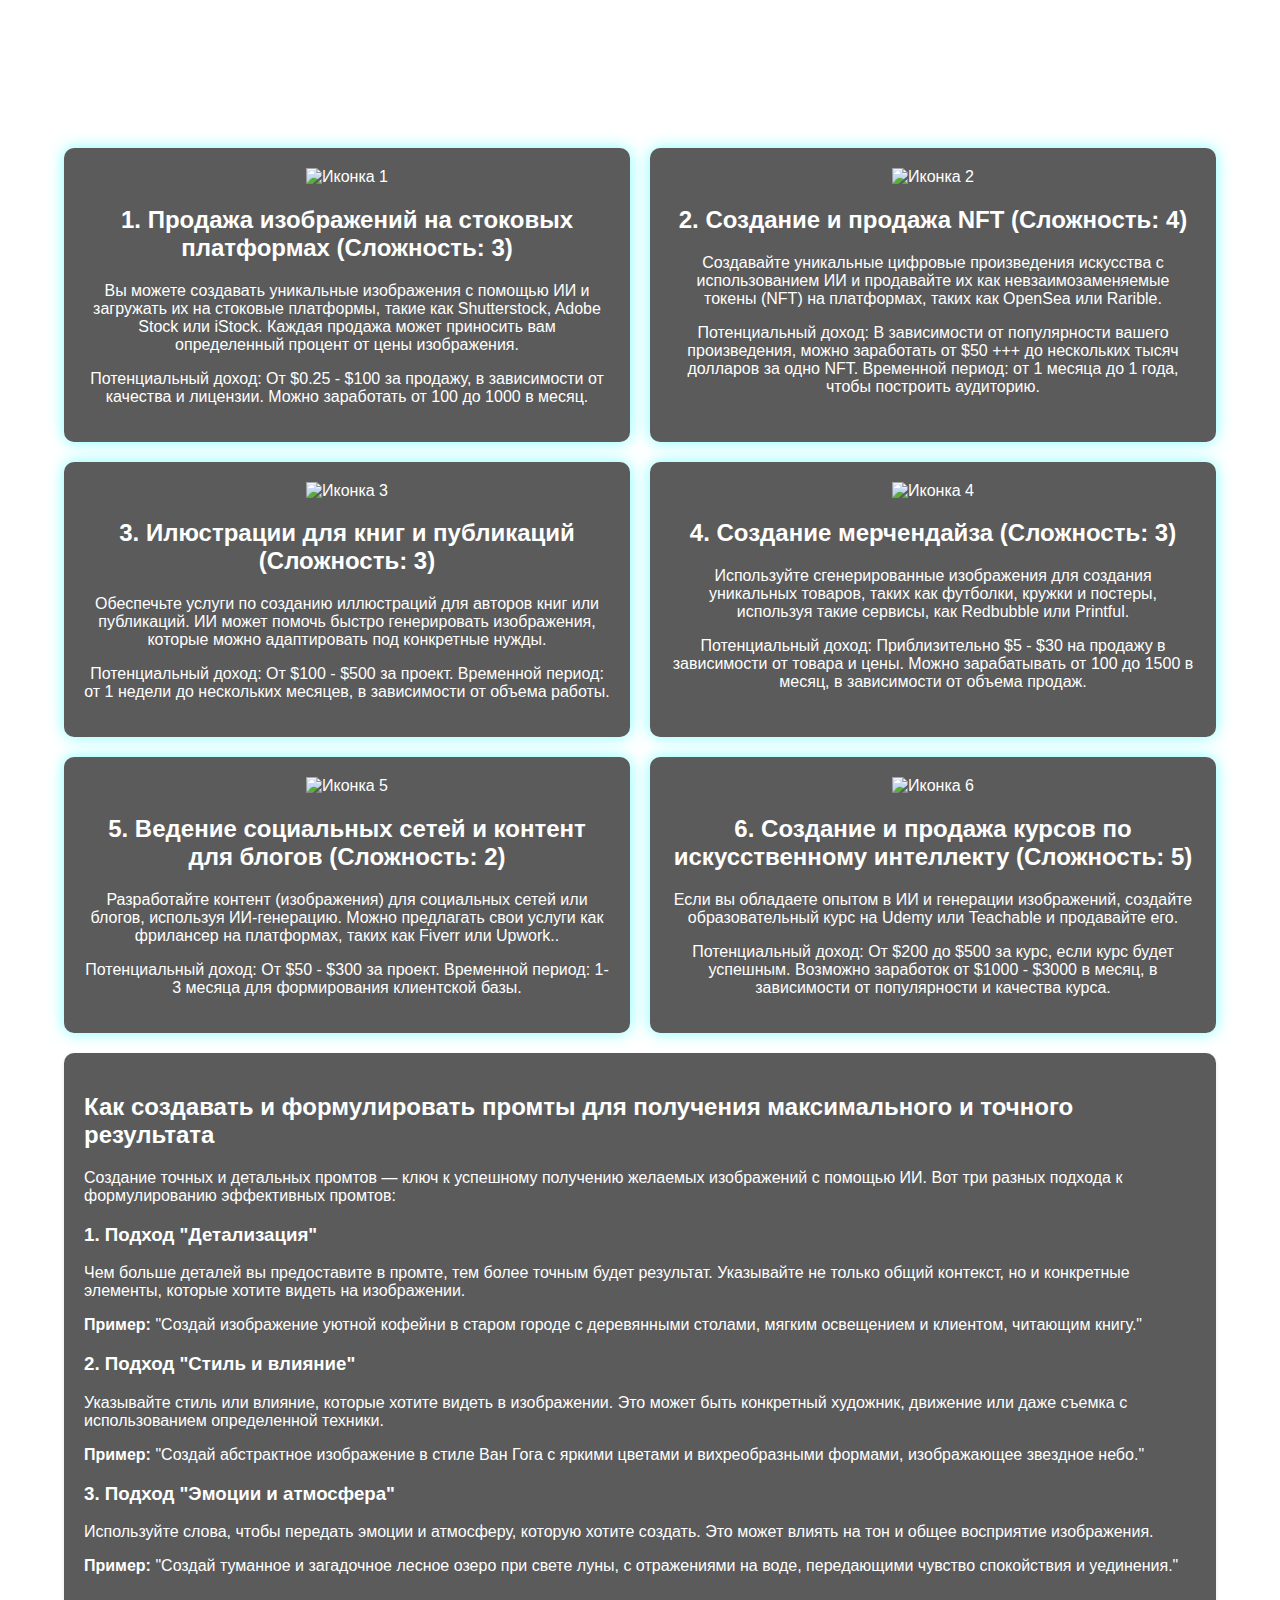
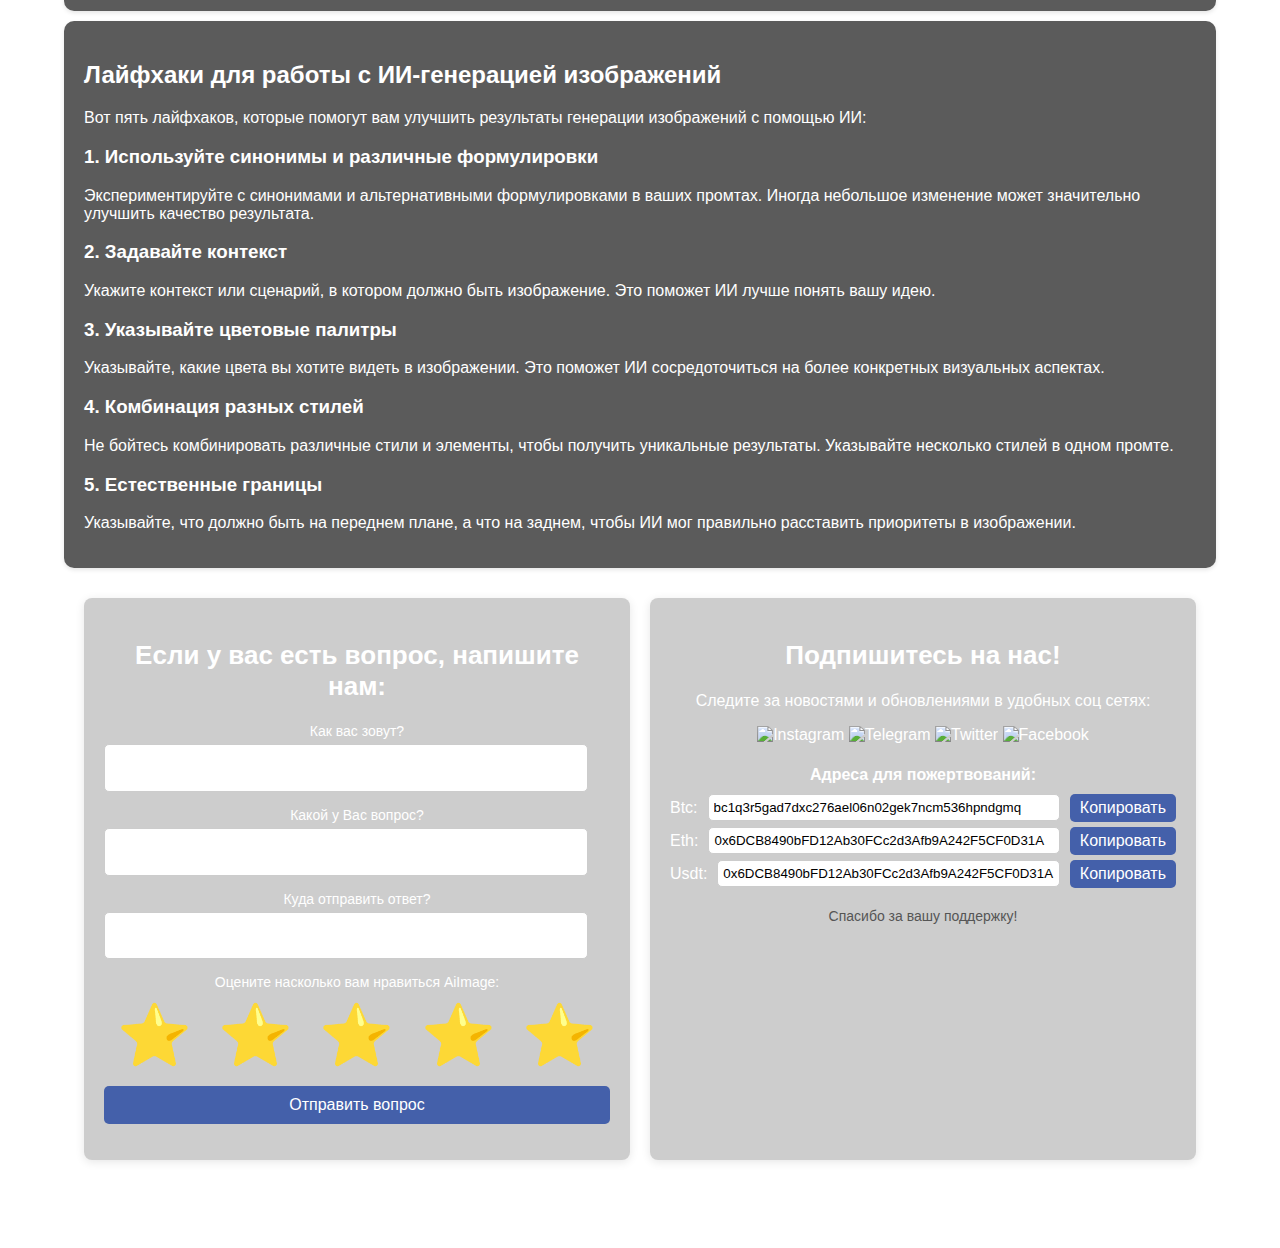
==== commit 81fb2a3e: "Update mat.html" ====
--- a/mat.html
+++ b/mat.html
@@ -3,7 +3,7 @@
     <meta charset="UTF-8">  
     <meta name="viewport" content="width=device-width, initial-scale=1.0">  
     <title>Как зарабатывать на сгенерированных ИИ изображениях</title>  
-    <link rel="stylesheet" href="styles.css">  
+    <link rel="stylesheet" href="stylesmat.css">  
 </head>  
 <body>  
     <div class="background"></div>  
@@ -1140,7 +1140,7 @@
 <div class="full-width-card">Ai Image - Бесплатные обучающие материалы. 2024</div>  
     </div>  
   
-    <script src="script.js"></script>  
+    <script src="scriptmat.js"></script>  
 
 </body>  
 </html>
--- a/stylesmat.css
+++ b/stylesmat.css
@@ -0,0 +1,423 @@
+body {  
+    margin: 0;  
+    font-family: Arial, sans-serif;  
+    color: white;  
+    overflow-x: hidden;  
+    position: relative;
+    background-image: url('https://i.gifer.com/IrM.gif'); 
+    background-size: cover;
+}  
+
+.theme-selector {  
+    position: fixed;  
+    top: 10px;  
+    right: 20px;  
+    display: flex;  
+    gap: 15px;  
+    z-index: 1;  
+}  
+
+.color-dot {  
+    width: 30px;  
+    height: 30px;  
+    border-radius: 50%;  
+    cursor: pointer;  
+    display: flex;  
+    align-items: center;  
+    justify-content: center;  
+    border: 2px solid transparent;  
+    transition: border 0.3s ease;  
+}  
+
+.white { background-color: white; }  
+.green { background-color: green; }  
+.blue { background-color: blue; }  
+.red { background-color: red; }  
+
+.color-dot:hover {  
+    border: 2px solid rgba(255, 255, 255, 0.5);  
+}  
+
+.color-dot.active {  
+    box-shadow: 0 0 10px currentColor;  
+}  
+
+.content {  
+    display: flex;  
+    flex-direction: column;  
+    align-items: center;  
+    justify-content: center;  
+    height: auto; /* Изменено для контейнера с карточками */  
+    text-align: center;  
+    position: relative;  
+    z-index: 1;  
+}  
+
+.cards-container {  
+    display: grid;  
+    grid-template-columns: repeat(2, 1fr);  
+    gap: 20px;  
+    width: 90%;  
+}  
+
+.card {  
+    background-color: rgba(50, 50, 50, 0.8);  
+    border: none; /* Убираем границу */  
+    box-shadow: 0 0 15px rgba(0, 255, 255, 0.5); /* Добавляем рассеянный свет */  
+    padding: 20px;  
+    cursor: pointer;  
+    transition: transform 0.3s ease, box-shadow 0.3s ease;  
+    border-radius: 10px; /* Закругленные углы */
+}  
+
+.card:hover {  
+    transform: translateY(-10px);  
+    box-shadow: 0 4px 20px rgba(0, 255, 255, 0.8);  
+}  
+
+.progress-container {  
+    position: fixed;  
+    top: 0;  
+    left: 0;  
+    width: 100%;  
+    height: 5px;  
+    background-color: transparent;  
+}  
+
+.progress-bar {  
+    height: 5px;  
+    background-color: blue;  
+    width: 0;  
+    transition: width 0.1s;  
+    box-shadow: 0 0 10px blue; /* Добавляем рассеянный свет */  
+}   
+
+.modal {  
+    display: none;  
+    position: fixed;  
+    z-index: 100;  
+    left: 0;  
+    top: 0;  
+    width: 100%;  
+    height: 100%;  
+    overflow: auto;  
+    background-color: rgba(0, 0, 0, 0.9); 
+}  
+
+.modal-content {  
+    background-color: rgba(50, 50, 50, 1);  
+    margin: 15% auto;  
+    padding: 20px;  
+    border-radius: 10px; /* Скругление углов */
+    border: 1px solid #888;  
+    width: 80%;  
+    color: white;  
+}  
+
+.close {  
+    color: white;  
+    float: right;  
+    font-size: 28px;  
+    font-weight: bold;  
+}  
+
+.close:hover,  
+.close:focus {  
+    color: #bbb;  
+    text-decoration: none;  
+    cursor: pointer;  
+}  
+
+.full-width-cards {  
+    display: flex;  
+    flex-direction: column;  
+    width: 90%;  
+    margin-top: 20px;
+}  
+
+.full-card {  
+    background-color: rgba(50, 50, 50, 0.8);  
+    padding: 20px;  
+    margin-bottom: 10px;  
+    text-align: center;
+    text-align: left;
+    box-shadow: 0 2px 4px rgba(0, 0, 0, 0.1);
+    border-radius: 10px;/
+}
+
+.full-width-card {  
+    border: 0px solid rgba(0, 255, 255, 0.5);  
+    padding: 20px;  
+    margin-top: 10px;  
+    text-align: center;  
+}  
+
+@media (max-width: 600px) {  
+    .cards-container {  
+        grid-template-columns: 1fr;
+    }  
+
+    .theme-selector {  
+        position: fixed;  
+        top: 5px;  
+        right: 10px;  
+        gap: 10px;  
+    }  
+
+    .color-dot {  
+        width: 20px;  
+        height: 20px;  
+    }  
+
+    .content h1 {  
+        font-size: 1.5em;  
+    }  
+
+    .content p {  
+        font-size: 1em;  
+    }  
+}
+
+.modal-title {
+    color: yellow;
+    text-align: center;
+    font-weight: bold;
+}
+
+.modal-icon {
+    display: block;
+    margin: 0 auto;
+    width: 200px;
+    height: 200px;
+}
+
+.difficulty, .income {
+    text-align: center;
+    font-weight: bold;
+}
+
+.difficulty-label, .income-label {
+    color: yellow;
+}
+
+.difficulty-stars, .income-stars {
+    color: yellow;
+}
+
+.section-title {
+    color: white;
+    text-align: center;
+}
+
+.section-description {
+    text-align: left;
+}
+
+.bold {
+    font-weight: bold;
+}
+
+.services-container {
+    display: flex;
+    flex-wrap: wrap;
+    justify-content: space-around;
+}
+
+.service {
+    width: 45%;
+    margin: 10px;
+}
+
+.statistics-table {
+    width: 100%;
+    border-collapse: collapse;
+  margin-bottom: 20px;
+}
+
+.statistics-table th, .statistics-table td {
+    border: 1px solid #000;
+    padding: 8px;
+    text-align: left;
+}
+
+button {
+    background-color: #444;
+    color: white;
+    border: none;
+    border-radius: 5px;
+    padding: 10px 15px;
+    font-size: 16px;
+    cursor: pointer;
+    transition: background-color 0.3s;
+}
+
+button:hover {
+    background-color: #0056b3;
+}
+
+.section-description {
+    list-style-type: disc;
+    padding-left: 20px;
+    margin: 0;
+}
+
+.section-description li {
+    margin-bottom: 10px;
+}
+
+.h11 {
+font-size: 26px; 
+color: white;
+}
+
+.container-podval {
+    display: flex;
+    justify-content: space-between;
+    flex-wrap: wrap;
+    width: 100%;
+    padding: 10px;
+    box-sizing: border-box;
+}
+
+.podval-card {
+    flex: 1 1 300px;
+    padding: 20px;
+    margin: 10px;
+    text-align: center;
+    box-shadow: 0 2px 10px rgba(0, 0, 0, 0.1);
+    border-radius: 8px;
+    background-color: #4444;
+}
+
+@media (max-width: 600px) {
+    .podval-card {
+        flex: 1 1 100%;
+    }
+}
+
+
+.field {
+    margin-bottom: 15px;
+}
+
+.field label {
+    display: block;
+    font-size: 14px;
+    color: white;
+    margin-bottom: 5px;
+}
+
+.field input,
+.field textarea {
+    display: block;
+    width: calc(100% - 22px);
+    line-height: 1.6;
+    font-size: 16px; 
+    padding: 10px;
+    border: 1px solid #ccc;
+    border-radius: 5px;
+    transition: border-color 0.3s;
+}
+
+.field input:focus,
+.field textarea:focus {
+    border-color: #4460AA;
+    outline: none;
+}
+
+input[type="submit"] {
+    display: block;
+    width: 100%;
+    padding: 10px;
+    font-size: 16px;
+    background-color: #4460AA;
+    color: #fff;
+    border: none;
+    border-radius: 5px;
+    cursor: pointer;
+    transition: background-color 0.3s, box-shadow 0.3s;
+    animation: pulse 1s infinite;
+}
+
+@keyframes pulse {
+    0%, 100% {
+        background-color: #8a44aa;
+    }
+    50% {
+        background-color: #ff8c00;
+    }
+}
+
+input[type="submit"]:hover {
+    background-color: #365b8a;
+}
+
+.star-rating {
+    display: flex;
+    margin-top: 10px;
+}
+
+.star {
+    cursor: pointer;
+    font-size: 60px;
+    color: #ddd;
+    transition: color 0.3s;
+    margin: 0 auto;
+}
+
+.star:hover,
+.star.selected {
+    color: #ffd700;
+}
+
+/* иконки */
+.crypto-addresses {
+    margin-top: 20px;
+}
+
+.crypto-addresses h4 {
+    margin-bottom: 10px;
+}
+
+.address {
+    display: flex;
+    align-items: center;
+    margin: 5px 0;
+}
+
+.address span {
+    margin-right: 10px;
+}
+
+.address input {
+    flex: 1;
+    padding: 5px;
+    border: 1px solid #ccc;
+    border-radius: 5px;
+    margin-right: 10px;
+}
+
+.copy-button {
+    background-color: #4460AA;
+    color: white;
+    border: none;
+    padding: 5px 10px;
+    border-radius: 5px;
+    cursor: pointer;
+    transition: background-color 0.3s;
+}
+
+.copy-button:hover {
+    background-color: #365b8a;
+}
+
+.thank-you {
+    margin-top: 20px;
+    font-size: 14px;
+    color: #555;
+}
+
+.social-icons a {
+    text-decoration: none;
+    color: inherit;
+}
